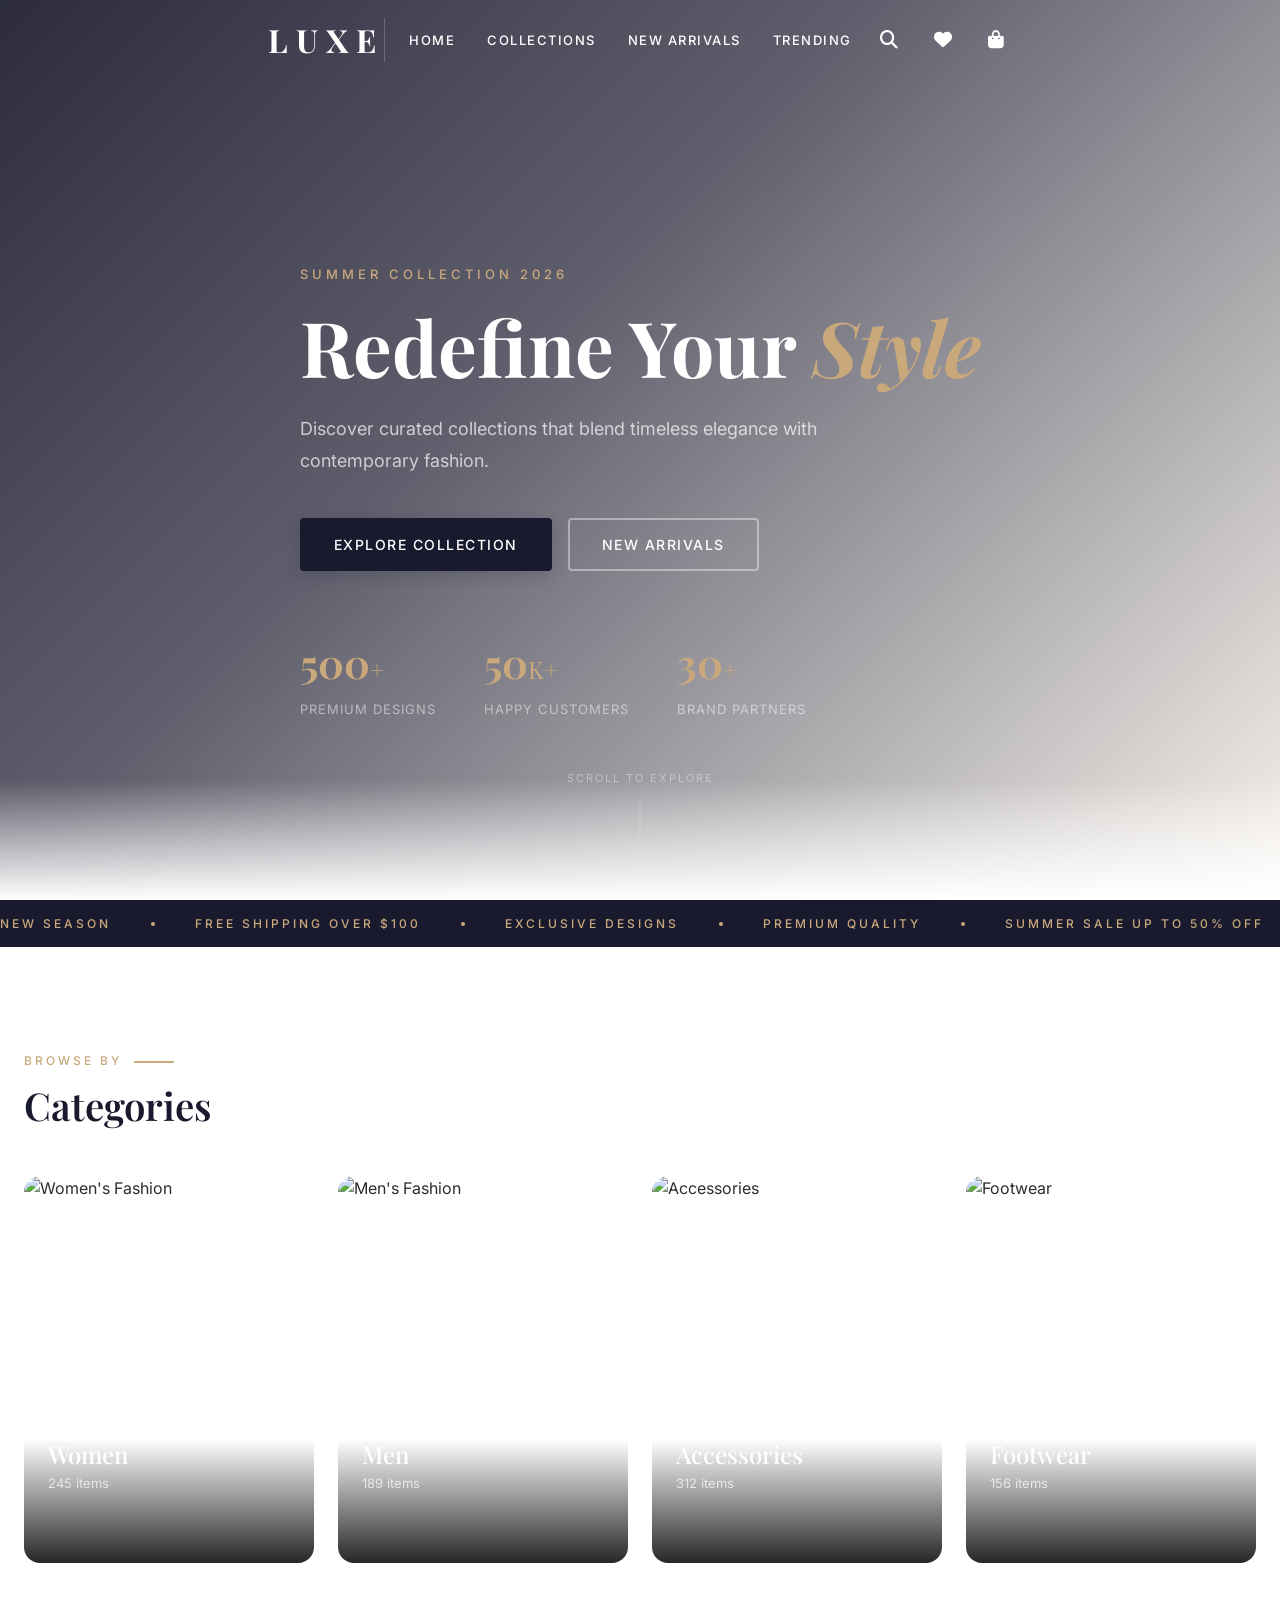
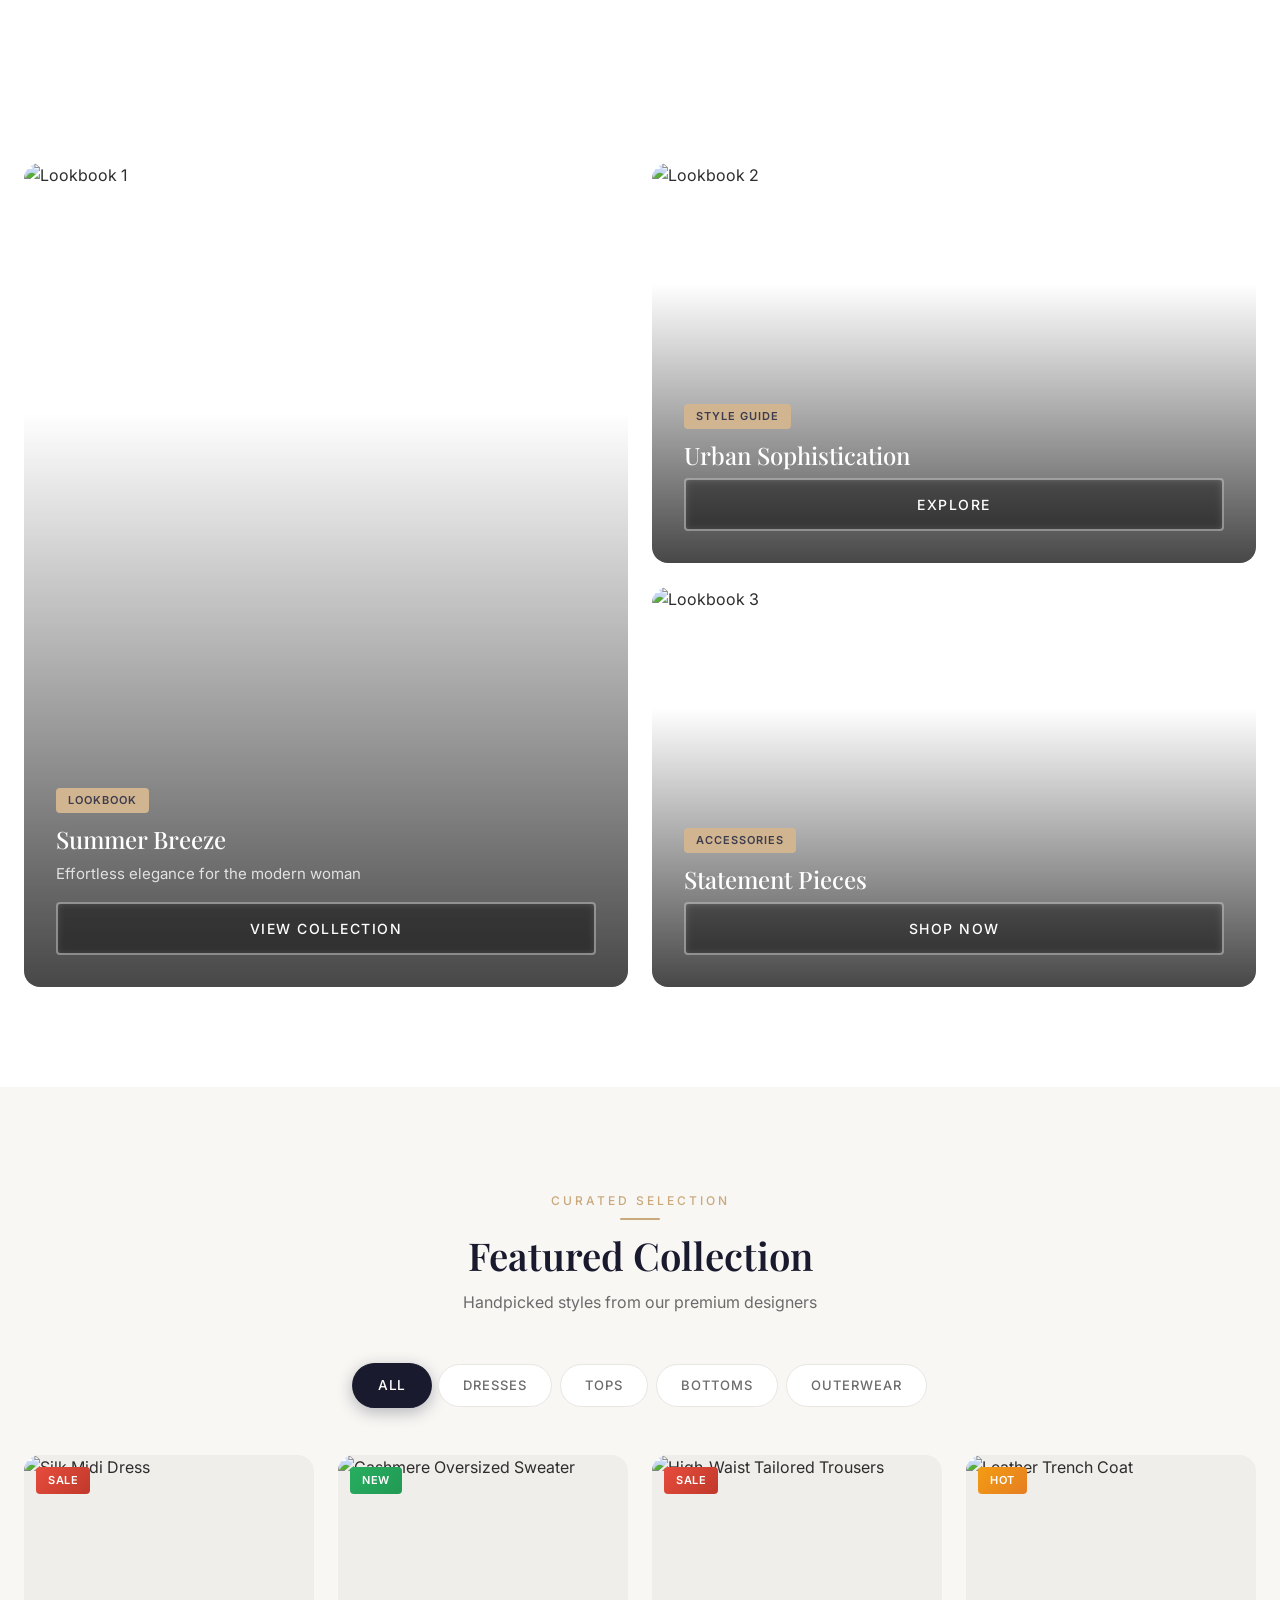
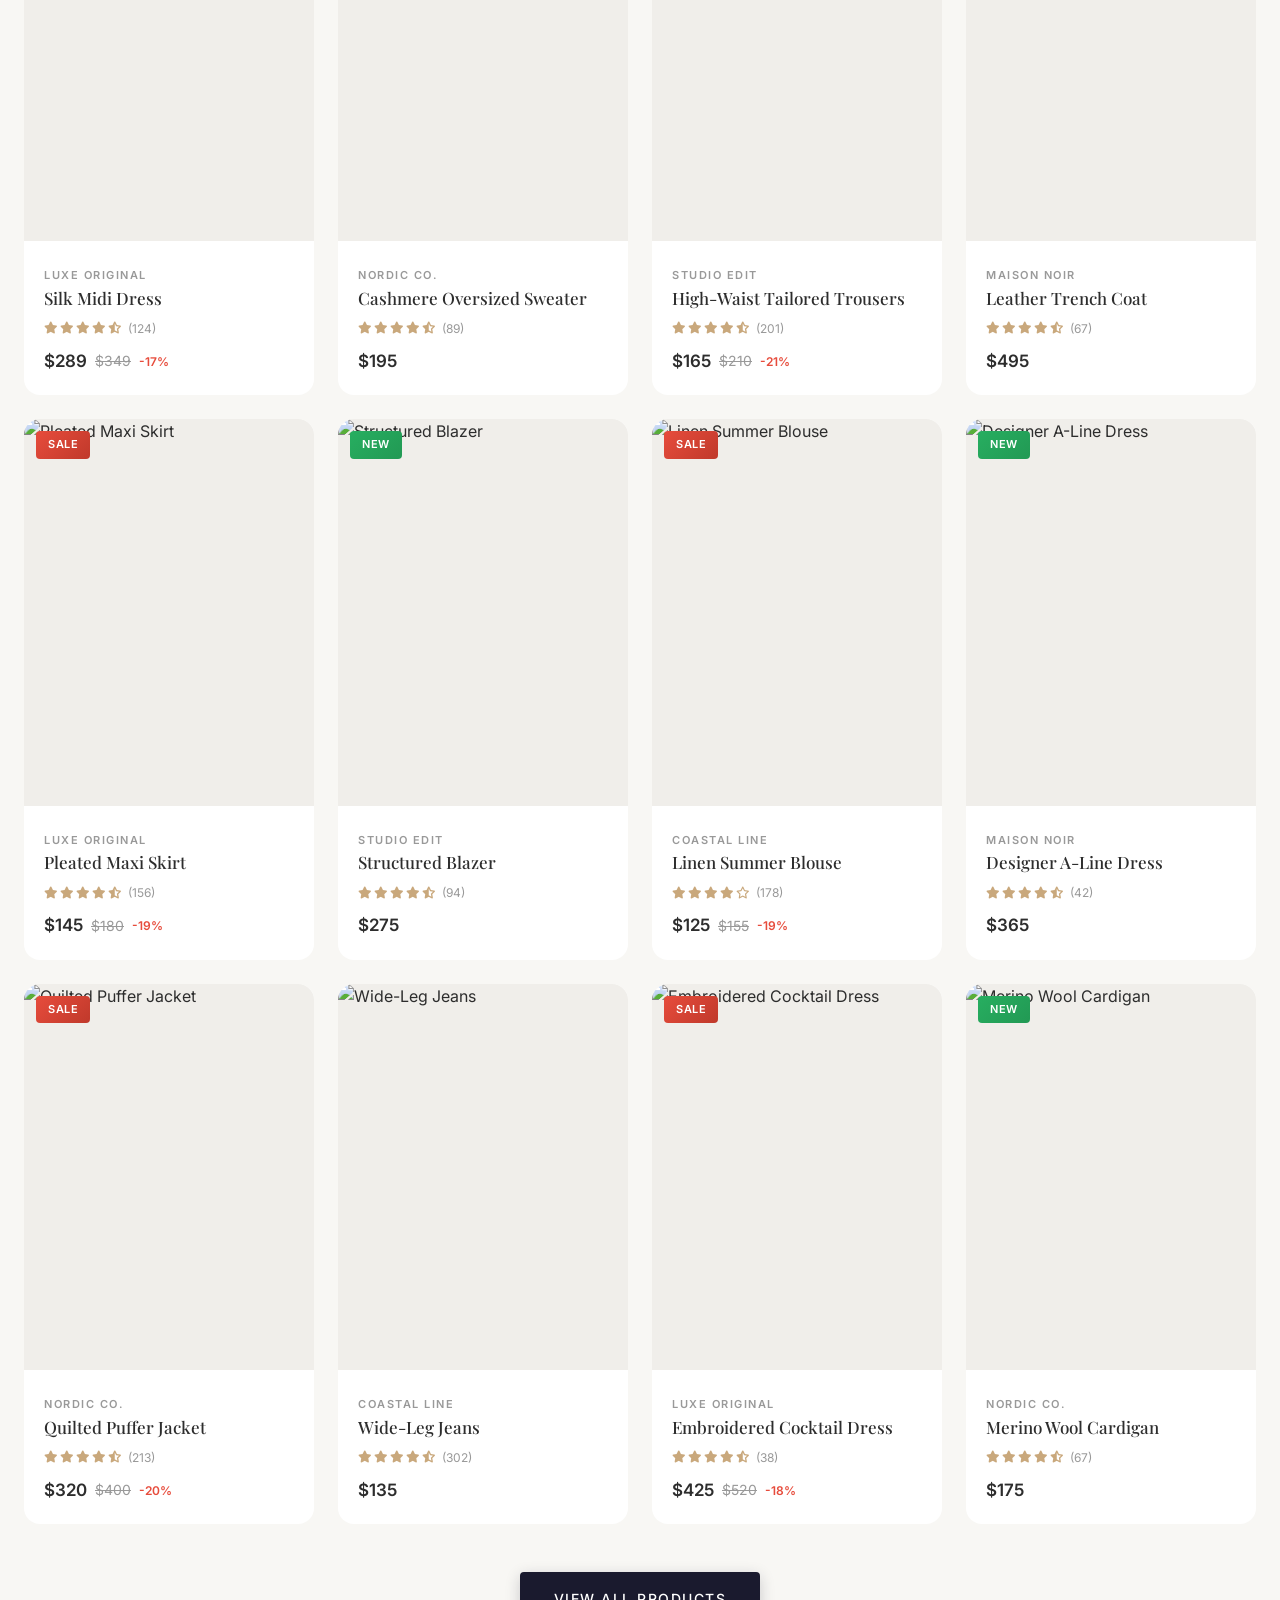
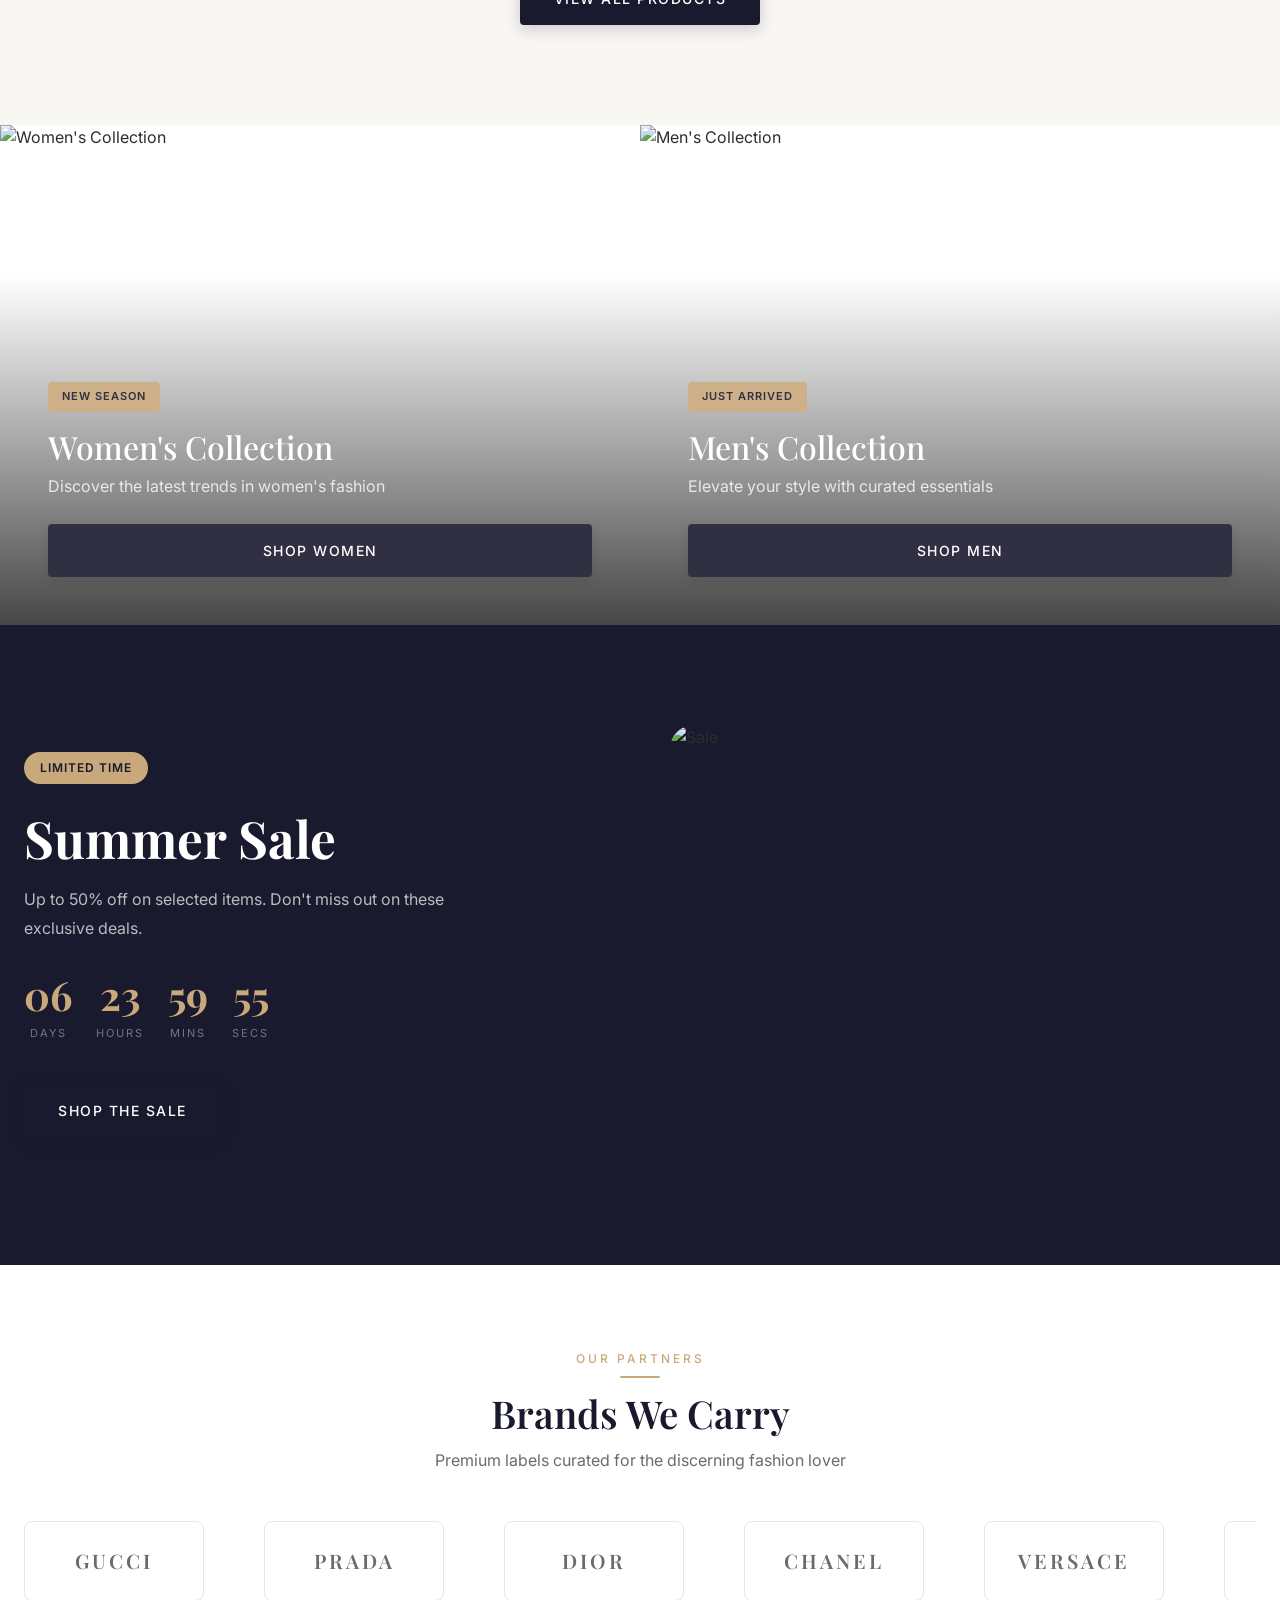
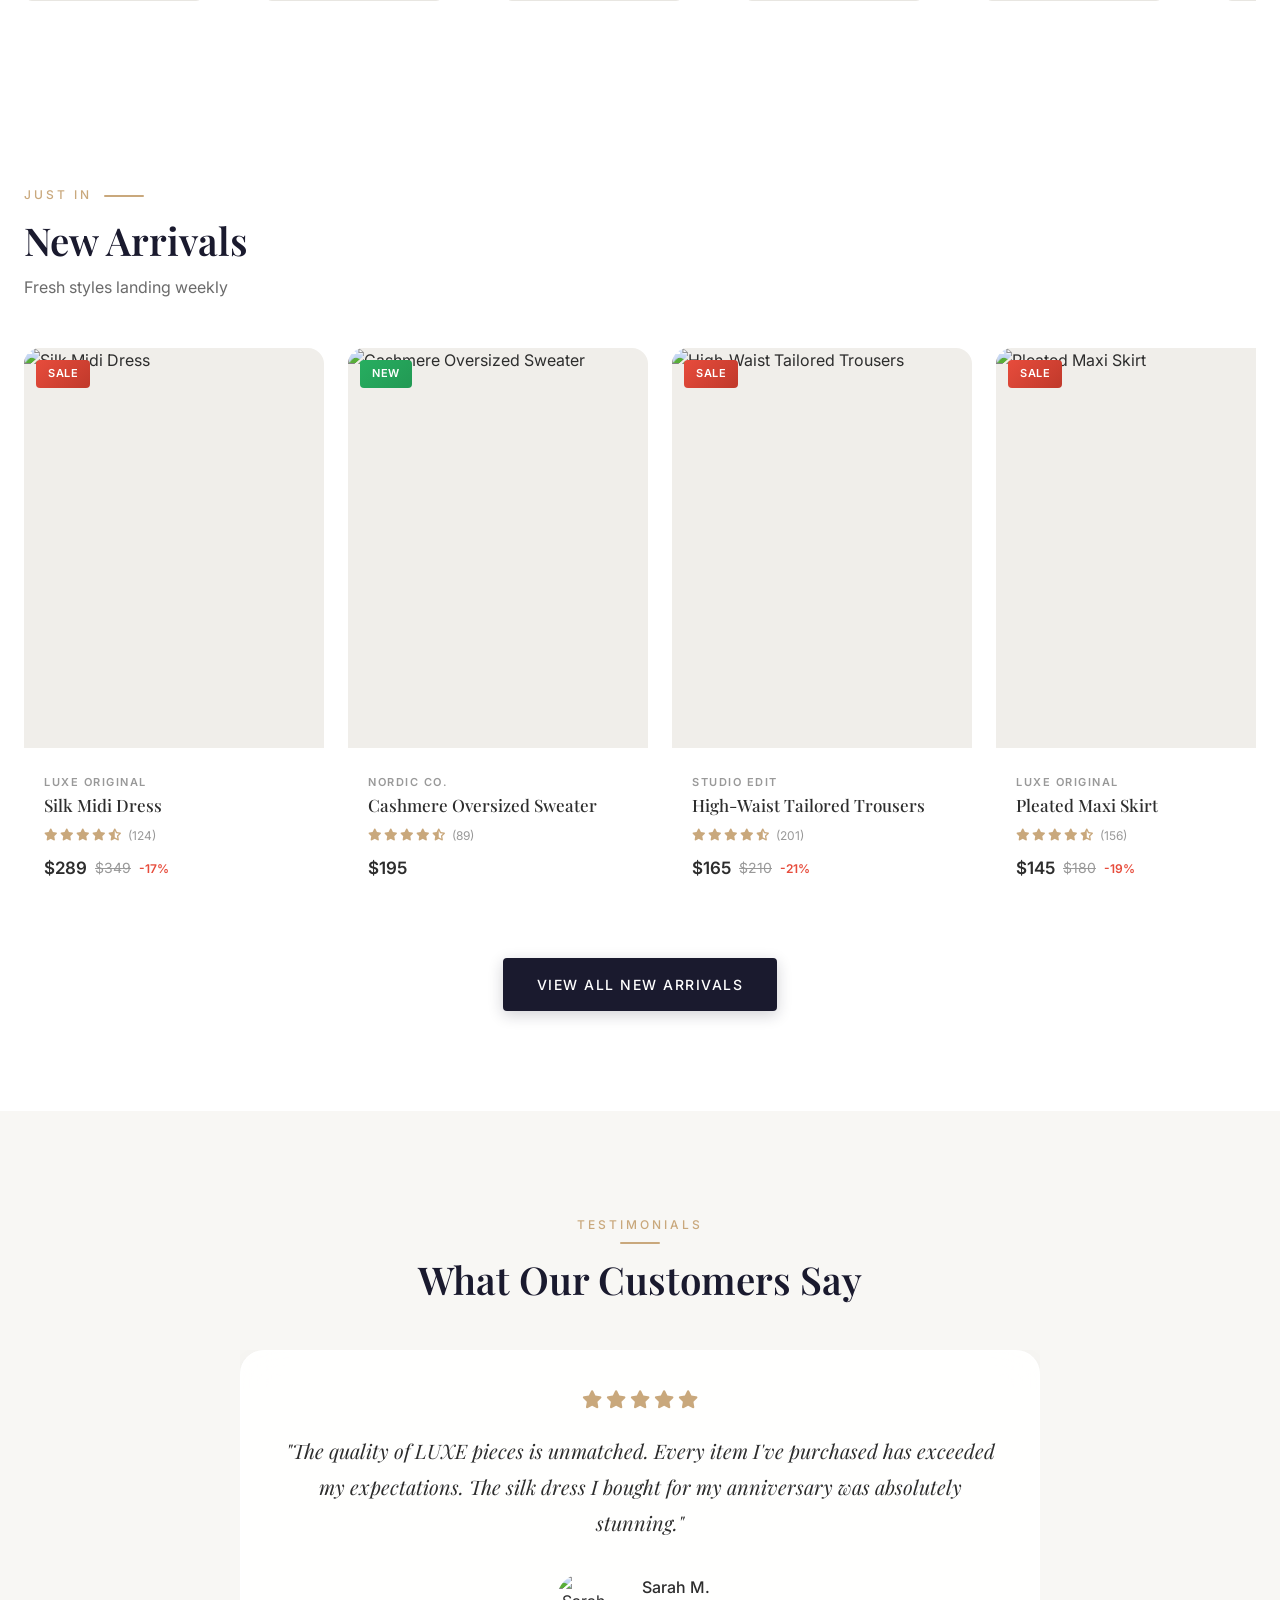
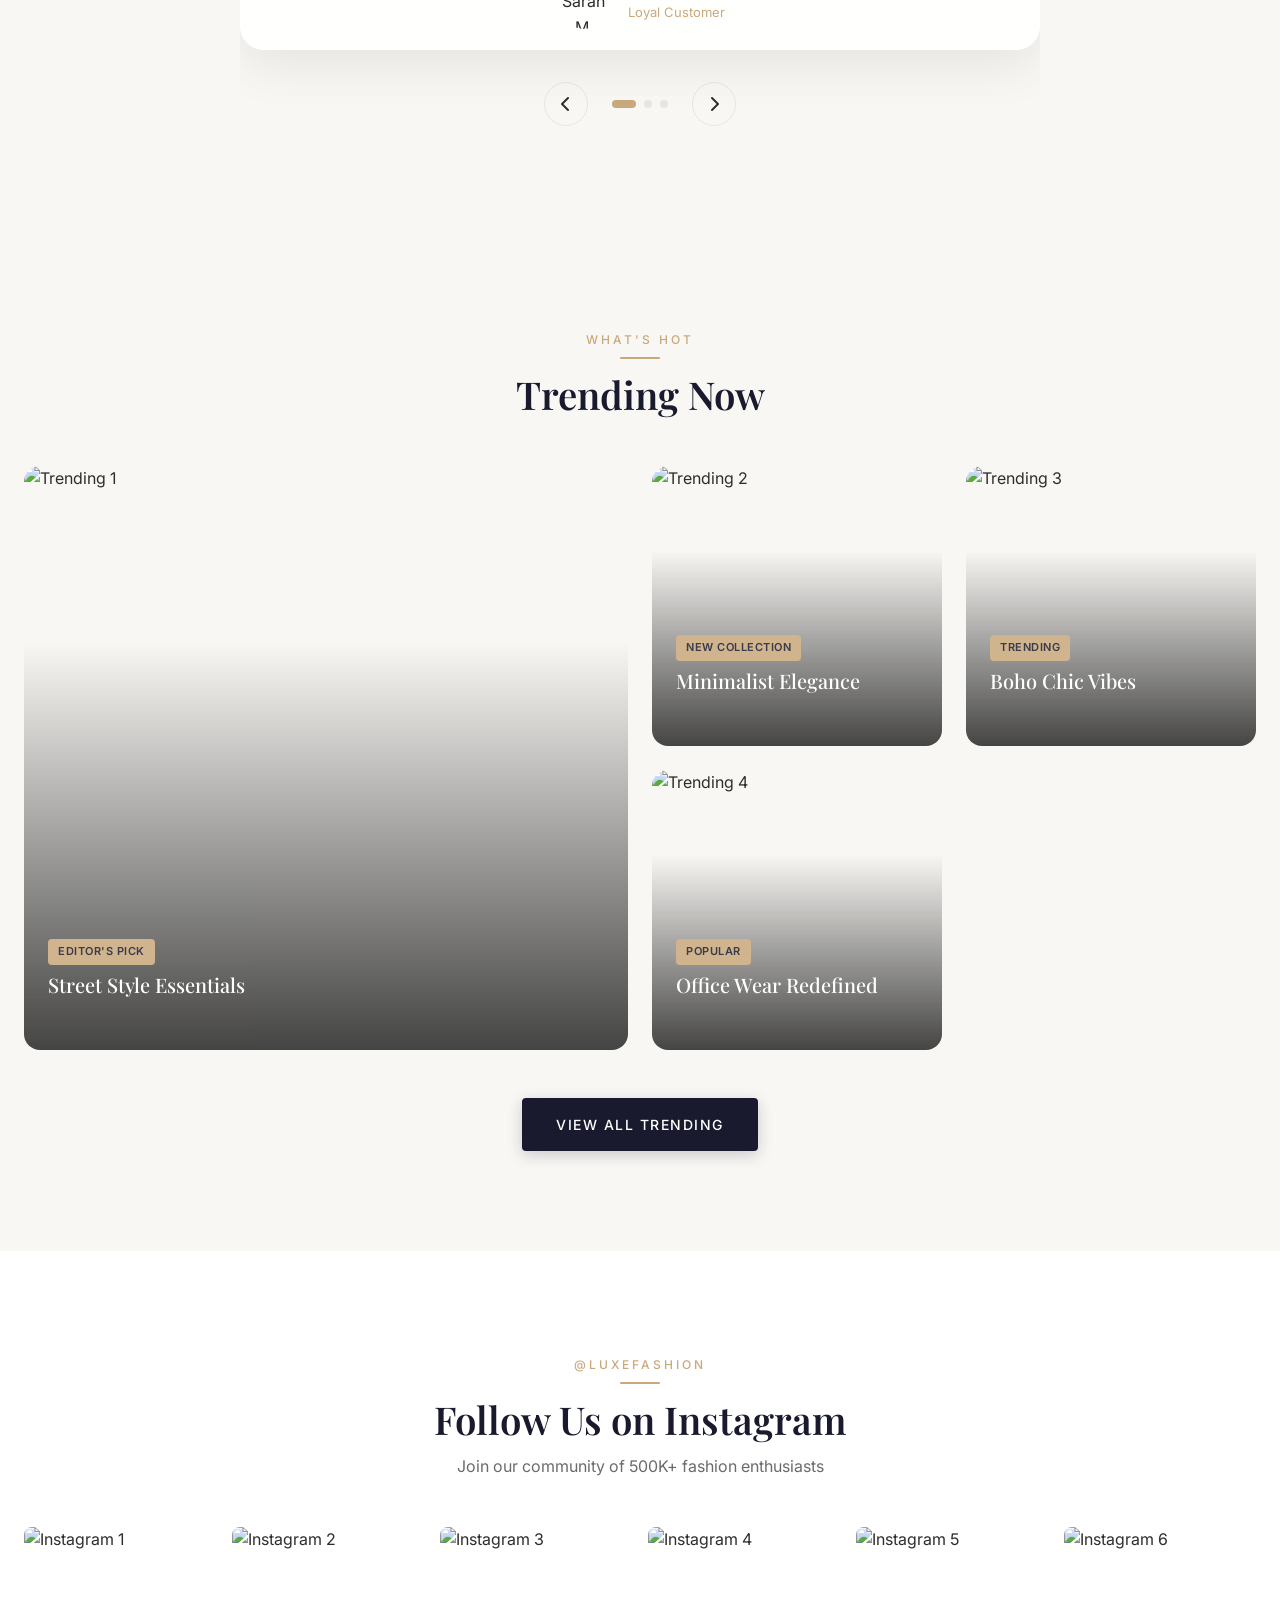
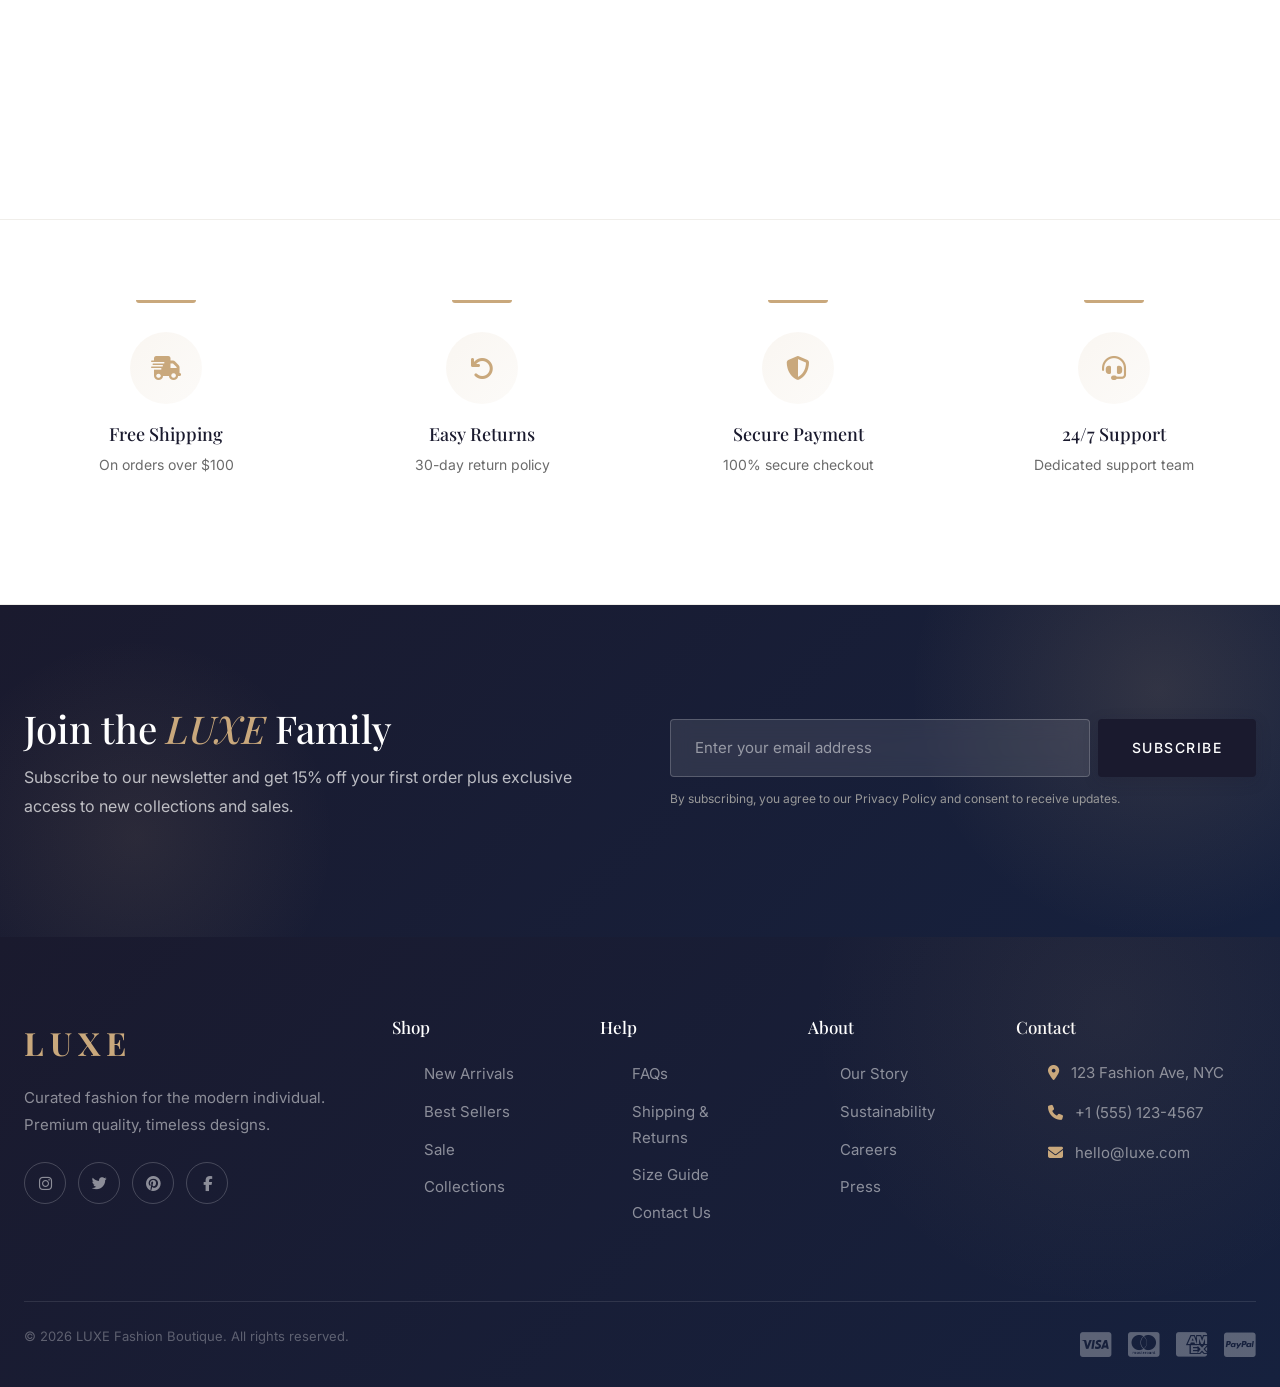
==== index.html @ 5a59d05b "fashion botique" ====
<!DOCTYPE html>
<html lang="en">
<head>
    <meta charset="UTF-8">
    <meta name="viewport" content="width=device-width, initial-scale=1.0">
    <title>LUXE - Fashion Boutique</title>
    <link href="https://fonts.googleapis.com/css2?family=Playfair+Display:wght@400;500;600;700&family=Inter:wght@300;400;500;600&display=swap" rel="stylesheet">
    <link rel="stylesheet" href="https://cdnjs.cloudflare.com/ajax/libs/font-awesome/6.4.0/css/all.min.css">
    <link href="https://cdn.jsdelivr.net/npm/bootstrap@5.3.3/dist/css/bootstrap.min.css" rel="stylesheet">
    <link rel="stylesheet" href="styles.css">
</head>
<body>
    <!-- Preloader -->
    <div class="preloader" id="preloader">
        <div class="preloader-inner">
            <div class="preloader-ring"></div>
            <div class="preloader-ring"></div>
            <div class="preloader-ring"></div>
            <div class="preloader-logo">
                <span class="preloader-letter" style="--i:0">L</span>
                <span class="preloader-letter" style="--i:1">U</span>
                <span class="preloader-letter" style="--i:2">X</span>
                <span class="preloader-letter" style="--i:3">E</span>
            </div>
            <div class="preloader-counter" id="preloaderCounter">0%</div>
            <div class="preloader-tagline">Redefining Fashion</div>
        </div>
    </div>

    <!-- Navbar -->
    <nav class="navbar" id="navbar">
        <div class="nav-container">
            <div class="nav-left">
                <button class="menu-toggle" id="menuToggle" data-bs-toggle="offcanvas" data-bs-target="#mobileNavOffcanvas" aria-controls="mobileNavOffcanvas" aria-label="Toggle menu">
                    <span></span><span></span><span></span>
                </button>
                <div class="logo">
                    <a href="index.html">LUXE</a>
                </div>
            </div>
            <div class="nav-right">
                <div class="nav-links" id="navLinks">
                    <a href="index.html" class="nav-link active">Home</a>
                    <a href="collections.html" class="nav-link">Collections</a>
                    <a href="new-arrivals.html" class="nav-link">New Arrivals</a>
                    <a href="trending.html" class="nav-link">Trending</a>
                </div>
                <div class="search-wrapper" id="searchWrapper">
                    <input type="text" class="search-input" id="searchInput" placeholder="Search collections...">
                    <button class="search-toggle" id="searchToggle" aria-label="Search">
                        <i class="fas fa-search"></i>
                    </button>
                </div>
                <button class="wishlist-btn" id="wishlistBtn" data-bs-toggle="offcanvas" data-bs-target="#wishlistOffcanvas" aria-label="Wishlist">
                    <i class="fas fa-heart"></i>
                    <span class="badge" id="wishlistBadge">0</span>
                </button>
                <button class="cart-btn" id="cartBtn" data-bs-toggle="offcanvas" data-bs-target="#cartOffcanvas" aria-label="Shopping cart">
                    <i class="fas fa-shopping-bag"></i>
                    <span class="badge" id="cartBadge">0</span>
                </button>
            </div>
        </div>
    </nav>

    <!-- Mobile Nav Offcanvas (Bootstrap) -->
    <div class="offcanvas offcanvas-start mobile-nav-offcanvas" tabindex="-1" id="mobileNavOffcanvas" aria-labelledby="mobileNavLabel">
        <div class="offcanvas-header">
            <span class="offcanvas-title drawer-logo" id="mobileNavLabel">LUXE</span>
            <button type="button" class="btn-close" data-bs-dismiss="offcanvas" aria-label="Close"></button>
        </div>
        <div class="offcanvas-body mobile-nav-body">
            <nav class="drawer-nav">
                <a href="index.html" class="drawer-link active"><i class="fas fa-house"></i><span>Home</span></a>
                <a href="collections.html" class="drawer-link"><i class="fas fa-grid-2"></i><span>Collections</span></a>
                <a href="new-arrivals.html" class="drawer-link"><i class="fas fa-sparkles"></i><span>New Arrivals</span></a>
                <a href="trending.html" class="drawer-link"><i class="fas fa-fire"></i><span>Trending</span></a>
            </nav>
            <div class="drawer-divider"></div>
            <div class="drawer-actions">
                <button class="drawer-action-btn" data-bs-dismiss="offcanvas" data-bs-toggle="offcanvas" data-bs-target="#wishlistOffcanvas">
                    <i class="fas fa-heart"></i><span>Wishlist</span>
                </button>
                <button class="drawer-action-btn" data-bs-dismiss="offcanvas" data-bs-toggle="offcanvas" data-bs-target="#cartOffcanvas">
                    <i class="fas fa-shopping-bag"></i><span>Cart</span>
                </button>
            </div>
            <div class="drawer-footer">
                <p>LUXE Fashion Boutique</p>
                <span>&copy; 2026 All rights reserved</span>
            </div>
        </div>
    </div>

    <!-- Cart Offcanvas (Bootstrap) -->
    <div class="offcanvas offcanvas-end cart-offcanvas" tabindex="-1" id="cartOffcanvas" aria-labelledby="cartOffcanvasLabel">
        <div class="offcanvas-header">
            <h5 class="offcanvas-title" id="cartOffcanvasLabel">Shopping Bag <span class="cart-count">(0)</span></h5>
            <button type="button" class="btn-close" data-bs-dismiss="offcanvas" aria-label="Close"></button>
        </div>
        <div class="offcanvas-body cart-offcanvas-body">
            <div class="cart-items" id="cartItems">
                <div class="empty-cart">
                    <i class="fas fa-shopping-bag"></i>
                    <p>Your bag is empty</p>
                    <a href="collections.html" class="btn btn-primary">Start Shopping</a>
                </div>
            </div>
            <div class="cart-footer" id="cartFooter" style="display: none;">
                <div class="cart-summary">
                    <div class="summary-row"><span>Subtotal</span><span id="subtotal">$0.00</span></div>
                    <div class="summary-row"><span>Shipping</span><span id="shipping">Free</span></div>
                    <div class="summary-row total"><span>Total</span><span id="total">$0.00</span></div>
                </div>
                <button class="btn btn-primary btn-full" id="checkoutBtn">Proceed to Checkout</button>
                <a href="#" class="continue-shopping" data-bs-dismiss="offcanvas">Continue Shopping</a>
            </div>
        </div>
    </div>

    <!-- Wishlist Offcanvas (Bootstrap) -->
    <div class="offcanvas offcanvas-end wishlist-offcanvas" tabindex="-1" id="wishlistOffcanvas" aria-labelledby="wishlistOffcanvasLabel">
        <div class="offcanvas-header">
            <h5 class="offcanvas-title" id="wishlistOffcanvasLabel">Wishlist</h5>
            <button type="button" class="btn-close" data-bs-dismiss="offcanvas" aria-label="Close"></button>
        </div>
        <div class="offcanvas-body">
            <div class="wishlist-items" id="wishlistItems">
                <div class="empty-wishlist">
                    <i class="fas fa-heart"></i>
                    <p>Your wishlist is empty</p>
                </div>
            </div>
        </div>
    </div>

    <main>
        <!-- Hero -->
        <section class="hero" id="home">
            <div class="hero-slides">
                <div class="hero-slide active" style="background-image: url('https://images.unsplash.com/photo-1558171813-4c088753af8f?w=1920&q=80')">
                    <div class="hero-overlay"></div>
                </div>
                <div class="hero-slide" style="background-image: url('https://images.unsplash.com/photo-1490481651871-ab68de25d43d?w=1920&q=80')">
                    <div class="hero-overlay"></div>
                </div>
                <div class="hero-slide" style="background-image: url('https://images.unsplash.com/photo-1441984904996-e0b6ba687e04?w=1920&q=80')">
                    <div class="hero-overlay"></div>
                </div>
            </div>
            <div class="hero-content">
                <span class="hero-subtitle" data-animate="fade-up">Summer Collection 2026</span>
                <h1 class="hero-title" data-animate="fade-up" data-delay="100">Redefine Your <span class="highlight">Style</span></h1>
                <p class="hero-description" data-animate="fade-up" data-delay="200">Discover curated collections that blend timeless elegance with contemporary fashion.</p>
                <div class="hero-actions" data-animate="fade-up" data-delay="300">
                    <a href="collections.html" class="btn btn-primary">Explore Collection</a>
                    <a href="new-arrivals.html" class="btn btn-outline">New Arrivals</a>
                </div>
                <div class="hero-stats" data-animate="fade-up" data-delay="400">
                    <div class="stat">
                        <span class="stat-number" data-count="500">0</span><span class="stat-suffix">+</span>
                        <span class="stat-label">Premium Designs</span>
                    </div>
                    <div class="stat">
                        <span class="stat-number" data-count="50">0</span><span class="stat-suffix">K+</span>
                        <span class="stat-label">Happy Customers</span>
                    </div>
                    <div class="stat">
                        <span class="stat-number" data-count="30">0</span><span class="stat-suffix">+</span>
                        <span class="stat-label">Brand Partners</span>
                    </div>
                </div>
            </div>
            <div class="scroll-indicator">
                <span>Scroll to explore</span>
                <div class="scroll-line"></div>
            </div>
        </section>

        <!-- Marquee -->
        <section class="marquee-section">
            <div class="marquee-track">
                <div class="marquee-content">
                    <span>NEW SEASON</span><span class="marquee-dot"></span>
                    <span>FREE SHIPPING OVER $100</span><span class="marquee-dot"></span>
                    <span>EXCLUSIVE DESIGNS</span><span class="marquee-dot"></span>
                    <span>PREMIUM QUALITY</span><span class="marquee-dot"></span>
                    <span>SUMMER SALE UP TO 50% OFF</span><span class="marquee-dot"></span>
                    <span>HANDCRAFTED WITH LOVE</span><span class="marquee-dot"></span>
                    <span>NEW SEASON</span><span class="marquee-dot"></span>
                    <span>FREE SHIPPING OVER $100</span><span class="marquee-dot"></span>
                    <span>EXCLUSIVE DESIGNS</span><span class="marquee-dot"></span>
                    <span>PREMIUM QUALITY</span><span class="marquee-dot"></span>
                    <span>SUMMER SALE UP TO 50% OFF</span><span class="marquee-dot"></span>
                    <span>HANDCRAFTED WITH LOVE</span><span class="marquee-dot"></span>
                </div>
            </div>
        </section>

        <!-- Categories -->
        <section class="categories-section" id="categories">
            <div class="container">
                <div class="section-header">
                    <span class="section-tag">Browse By</span>
                    <h2 class="section-title">Categories</h2>
                </div>
                <div class="categories-grid">
                    <div class="category-card" data-category="women">
                        <div class="category-image">
                            <img src="https://images.unsplash.com/photo-1487412720507-e7ab37603c6f?w=600&q=80" alt="Women's Fashion" loading="lazy">
                        </div>
                        <div class="category-info">
                            <h3>Women</h3>
                            <span class="category-count">245 items</span>
                            <a href="collections.html" class="category-link">Shop Now <i class="fas fa-arrow-right"></i></a>
                        </div>
                    </div>
                    <div class="category-card" data-category="men">
                        <div class="category-image">
                            <img src="https://images.unsplash.com/photo-1507003211169-0a1dd7228f2d?w=600&q=80" alt="Men's Fashion" loading="lazy">
                        </div>
                        <div class="category-info">
                            <h3>Men</h3>
                            <span class="category-count">189 items</span>
                            <a href="collections.html" class="category-link">Shop Now <i class="fas fa-arrow-right"></i></a>
                        </div>
                    </div>
                    <div class="category-card" data-category="accessories">
                        <div class="category-image">
                            <img src="https://images.unsplash.com/photo-1523170335258-f5ed11844a49?w=600&q=80" alt="Accessories" loading="lazy">
                        </div>
                        <div class="category-info">
                            <h3>Accessories</h3>
                            <span class="category-count">312 items</span>
                            <a href="collections.html" class="category-link">Shop Now <i class="fas fa-arrow-right"></i></a>
                        </div>
                    </div>
                    <div class="category-card" data-category="footwear">
                        <div class="category-image">
                            <img src="https://images.unsplash.com/photo-1542291026-7eec264c27ff?w=600&q=80" alt="Footwear" loading="lazy">
                        </div>
                        <div class="category-info">
                            <h3>Footwear</h3>
                            <span class="category-count">156 items</span>
                            <a href="collections.html" class="category-link">Shop Now <i class="fas fa-arrow-right"></i></a>
                        </div>
                    </div>
                </div>
            </div>
        </section>

        <!-- Lookbook -->
        <section class="lookbook-section">
            <div class="container">
                <div class="lookbook-grid">
                    <div class="lookbook-item large">
                        <img src="https://images.unsplash.com/photo-1469334031218-e382a71b716b?w=800&q=80" alt="Lookbook 1" loading="lazy">
                        <div class="lookbook-overlay">
                            <span class="lookbook-tag">Lookbook</span>
                            <h3>Summer Breeze</h3>
                            <p>Effortless elegance for the modern woman</p>
                            <a href="collections.html" class="btn btn-outline">View Collection</a>
                        </div>
                    </div>
                    <div class="lookbook-item">
                        <img src="https://images.unsplash.com/photo-1507003211169-0a1dd7228f2d?w=600&q=80" alt="Lookbook 2" loading="lazy">
                        <div class="lookbook-overlay">
                            <span class="lookbook-tag">Style Guide</span>
                            <h3>Urban Sophistication</h3>
                            <a href="trending.html" class="btn btn-outline">Explore</a>
                        </div>
                    </div>
                    <div class="lookbook-item">
                        <img src="https://images.unsplash.com/photo-1523170335258-f5ed11844a49?w=600&q=80" alt="Lookbook 3" loading="lazy">
                        <div class="lookbook-overlay">
                            <span class="lookbook-tag">Accessories</span>
                            <h3>Statement Pieces</h3>
                            <a href="collections.html" class="btn btn-outline">Shop Now</a>
                        </div>
                    </div>
                </div>
            </div>
        </section>

        <!-- Featured -->
        <section class="featured-section" id="collections">
            <div class="container">
                <div class="section-header center">
                    <span class="section-tag">Curated Selection</span>
                    <h2 class="section-title">Featured Collection</h2>
                    <p class="section-description">Handpicked styles from our premium designers</p>
                </div>
                <div class="filter-tabs">
                    <button class="filter-tab active" data-filter="all">All</button>
                    <button class="filter-tab" data-filter="dress">Dresses</button>
                    <button class="filter-tab" data-filter="top">Tops</button>
                    <button class="filter-tab" data-filter="bottom">Bottoms</button>
                    <button class="filter-tab" data-filter="outerwear">Outerwear</button>
                </div>
                <div class="products-grid" id="productsGrid"></div>
                <div class="section-footer">
                    <a href="collections.html" class="btn btn-primary">View All Products</a>
                </div>
            </div>
        </section>

        <!-- Split Banner -->
        <section class="split-banner">
            <div class="split-item">
                <img src="https://images.unsplash.com/photo-1441984904996-e0b6ba687e04?w=800&q=80" alt="Women's Collection" loading="lazy">
                <div class="split-content">
                    <span class="split-tag">New Season</span>
                    <h2>Women's Collection</h2>
                    <p>Discover the latest trends in women's fashion</p>
                    <a href="collections.html" class="btn btn-primary">Shop Women</a>
                </div>
            </div>
            <div class="split-item">
                <img src="https://images.unsplash.com/photo-1507003211169-0a1dd7228f2d?w=800&q=80" alt="Men's Collection" loading="lazy">
                <div class="split-content">
                    <span class="split-tag">Just Arrived</span>
                    <h2>Men's Collection</h2>
                    <p>Elevate your style with curated essentials</p>
                    <a href="collections.html" class="btn btn-primary">Shop Men</a>
                </div>
            </div>
        </section>

        <!-- Promo -->
        <section class="promo-banner">
            <div class="promo-slides">
                <div class="promo-slide active">
                    <div class="promo-content">
                        <span class="promo-badge">Limited Time</span>
                        <h2 class="promo-title">Summer Sale</h2>
                        <p class="promo-text">Up to 50% off on selected items. Don't miss out on these exclusive deals.</p>
                        <div class="promo-timer" id="promoTimer">
                            <div class="timer-block"><span class="timer-value" id="days">00</span><span class="timer-label">Days</span></div>
                            <div class="timer-block"><span class="timer-value" id="hours">00</span><span class="timer-label">Hours</span></div>
                            <div class="timer-block"><span class="timer-value" id="minutes">00</span><span class="timer-label">Mins</span></div>
                            <div class="timer-block"><span class="timer-value" id="seconds">00</span><span class="timer-label">Secs</span></div>
                        </div>
                        <a href="collections.html" class="btn btn-primary">Shop the Sale</a>
                    </div>
                    <div class="promo-image">
                        <img src="https://images.unsplash.com/photo-1441986300917-64674bd600d8?w=800&q=80" alt="Sale" loading="lazy">
                    </div>
                </div>
            </div>
        </section>

        <!-- Brands -->
        <section class="brands-section">
            <div class="container">
                <div class="section-header center">
                    <span class="section-tag">Our Partners</span>
                    <h2 class="section-title">Brands We Carry</h2>
                    <p class="section-description">Premium labels curated for the discerning fashion lover</p>
                </div>
                <div class="brands-marquee">
                    <div class="brands-track">
                        <div class="brand-logo"><span>GUCCI</span></div>
                        <div class="brand-logo"><span>PRADA</span></div>
                        <div class="brand-logo"><span>DIOR</span></div>
                        <div class="brand-logo"><span>CHANEL</span></div>
                        <div class="brand-logo"><span>VERSACE</span></div>
                        <div class="brand-logo"><span>BALMAIN</span></div>
                        <div class="brand-logo"><span>SAINT LAURENT</span></div>
                        <div class="brand-logo"><span>BALENCIAGA</span></div>
                        <div class="brand-logo"><span>GUCCI</span></div>
                        <div class="brand-logo"><span>PRADA</span></div>
                        <div class="brand-logo"><span>DIOR</span></div>
                        <div class="brand-logo"><span>CHANEL</span></div>
                    </div>
                </div>
            </div>
        </section>

        <!-- New Arrivals -->
        <section class="new-arrivals" id="new-arrivals">
            <div class="container">
                <div class="section-header">
                    <span class="section-tag">Just In</span>
                    <h2 class="section-title">New Arrivals</h2>
                    <p class="section-description">Fresh styles landing weekly</p>
                </div>
                <div class="products-carousel" id="newArrivalsCarousel"></div>
                <div class="section-footer">
                    <a href="new-arrivals.html" class="btn btn-primary">View All New Arrivals</a>
                </div>
            </div>
        </section>

        <!-- Testimonials -->
        <section class="testimonial-section">
            <div class="container">
                <div class="section-header center">
                    <span class="section-tag">Testimonials</span>
                    <h2 class="section-title">What Our Customers Say</h2>
                </div>
                <div class="testimonial-slider" id="testimonialSlider">
                    <div class="testimonial-track">
                        <div class="testimonial-card active">
                            <div class="testimonial-stars">
                                <i class="fas fa-star"></i><i class="fas fa-star"></i><i class="fas fa-star"></i><i class="fas fa-star"></i><i class="fas fa-star"></i>
                            </div>
                            <p class="testimonial-text">"The quality of LUXE pieces is unmatched. Every item I've purchased has exceeded my expectations. The silk dress I bought for my anniversary was absolutely stunning."</p>
                            <div class="testimonial-author">
                                <img src="https://images.unsplash.com/photo-1494790108377-be9c29b29330?w=100&q=80" alt="Sarah M.">
                                <div><h4>Sarah M.</h4><span>Loyal Customer</span></div>
                            </div>
                        </div>
                        <div class="testimonial-card">
                            <div class="testimonial-stars">
                                <i class="fas fa-star"></i><i class="fas fa-star"></i><i class="fas fa-star"></i><i class="fas fa-star"></i><i class="fas fa-star"></i>
                            </div>
                            <p class="testimonial-text">"I've been shopping here for over two years now. The curation is impeccable, and the customer service is always top-notch. Highly recommend!"</p>
                            <div class="testimonial-author">
                                <img src="https://images.unsplash.com/photo-1507003211169-0a1dd7228f2d?w=100&q=80" alt="James R.">
                                <div><h4>James R.</h4><span>Style Enthusiast</span></div>
                            </div>
                        </div>
                        <div class="testimonial-card">
                            <div class="testimonial-stars">
                                <i class="fas fa-star"></i><i class="fas fa-star"></i><i class="fas fa-star"></i><i class="fas fa-star"></i><i class="fas fa-star-half-alt"></i>
                            </div>
                            <p class="testimonial-text">"The attention to detail in every piece is remarkable. LUXE has become my go-to destination for finding unique, high-quality fashion pieces."</p>
                            <div class="testimonial-author">
                                <img src="https://images.unsplash.com/photo-1438761681033-6461ffad8d80?w=100&q=80" alt="Emily K.">
                                <div><h4>Emily K.</h4><span>Fashion Blogger</span></div>
                            </div>
                        </div>
                    </div>
                    <div class="testimonial-nav">
                        <button class="testimonial-btn prev" id="testimonialPrev"><i class="fas fa-chevron-left"></i></button>
                        <div class="testimonial-dots" id="testimonialDots">
                            <span class="dot active"></span><span class="dot"></span><span class="dot"></span>
                        </div>
                        <button class="testimonial-btn next" id="testimonialNext"><i class="fas fa-chevron-right"></i></button>
                    </div>
                </div>
            </div>
        </section>

        <!-- Trending -->
        <section class="trending-section" id="trending">
            <div class="container">
                <div class="section-header center">
                    <span class="section-tag">What's Hot</span>
                    <h2 class="section-title">Trending Now</h2>
                </div>
                <div class="trending-grid">
                    <div class="trending-card large">
                        <img src="https://images.unsplash.com/photo-1496747611176-843222e1e57c?w=800&q=80" alt="Trending 1" loading="lazy">
                        <div class="trending-overlay">
                            <span class="trending-tag">Editor's Pick</span>
                            <h3>Street Style Essentials</h3>
                            <a href="trending.html" class="trending-link">Explore <i class="fas fa-arrow-right"></i></a>
                        </div>
                    </div>
                    <div class="trending-card">
                        <img src="https://images.unsplash.com/photo-1434389677669-e08b4cda3ea2?w=600&q=80" alt="Trending 2" loading="lazy">
                        <div class="trending-overlay">
                            <span class="trending-tag">New Collection</span>
                            <h3>Minimalist Elegance</h3>
                            <a href="trending.html" class="trending-link">Explore <i class="fas fa-arrow-right"></i></a>
                        </div>
                    </div>
                    <div class="trending-card">
                        <img src="https://images.unsplash.com/photo-1469334031218-e382a71b716b?w=600&q=80" alt="Trending 3" loading="lazy">
                        <div class="trending-overlay">
                            <span class="trending-tag">Trending</span>
                            <h3>Boho Chic Vibes</h3>
                            <a href="trending.html" class="trending-link">Explore <i class="fas fa-arrow-right"></i></a>
                        </div>
                    </div>
                    <div class="trending-card">
                        <img src="https://images.unsplash.com/photo-1495385794356-15371f348c31?w=600&q=80" alt="Trending 4" loading="lazy">
                        <div class="trending-overlay">
                            <span class="trending-tag">Popular</span>
                            <h3>Office Wear Redefined</h3>
                            <a href="trending.html" class="trending-link">Explore <i class="fas fa-arrow-right"></i></a>
                        </div>
                    </div>
                </div>
                <div class="section-footer">
                    <a href="trending.html" class="btn btn-primary">View All Trending</a>
                </div>
            </div>
        </section>

        <!-- Instagram -->
        <section class="instagram-section">
            <div class="container">
                <div class="section-header center">
                    <span class="section-tag">@luxefashion</span>
                    <h2 class="section-title">Follow Us on Instagram</h2>
                    <p class="section-description">Join our community of 500K+ fashion enthusiasts</p>
                </div>
                <div class="instagram-grid">
                    <div class="instagram-item"><img src="https://images.unsplash.com/photo-1485462537746-965f33f7f6a7?w=400&q=80" alt="Instagram 1" loading="lazy"><div class="instagram-overlay"><i class="fab fa-instagram"></i><span>12.5K Likes</span></div></div>
                    <div class="instagram-item"><img src="https://images.unsplash.com/photo-1515886657613-9f3515b0c78f?w=400&q=80" alt="Instagram 2" loading="lazy"><div class="instagram-overlay"><i class="fab fa-instagram"></i><span>8.3K Likes</span></div></div>
                    <div class="instagram-item"><img src="https://images.unsplash.com/photo-1496747611176-843222e1e57c?w=400&q=80" alt="Instagram 3" loading="lazy"><div class="instagram-overlay"><i class="fab fa-instagram"></i><span>15.2K Likes</span></div></div>
                    <div class="instagram-item"><img src="https://images.unsplash.com/photo-1434389677669-e08b4cda3ea2?w=400&q=80" alt="Instagram 4" loading="lazy"><div class="instagram-overlay"><i class="fab fa-instagram"></i><span>9.7K Likes</span></div></div>
                    <div class="instagram-item"><img src="https://images.unsplash.com/photo-1469334031218-e382a71b716b?w=400&q=80" alt="Instagram 5" loading="lazy"><div class="instagram-overlay"><i class="fab fa-instagram"></i><span>11.1K Likes</span></div></div>
                    <div class="instagram-item"><img src="https://images.unsplash.com/photo-1495385794356-15371f348c31?w=400&q=80" alt="Instagram 6" loading="lazy"><div class="instagram-overlay"><i class="fab fa-instagram"></i><span>7.8K Likes</span></div></div>
                </div>
            </div>
        </section>

        <!-- Features -->
        <section class="features-section">
            <div class="container">
                <div class="features-grid">
                    <div class="feature-card"><div class="feature-icon"><i class="fas fa-shipping-fast"></i></div><h3>Free Shipping</h3><p>On orders over $100</p></div>
                    <div class="feature-card"><div class="feature-icon"><i class="fas fa-undo"></i></div><h3>Easy Returns</h3><p>30-day return policy</p></div>
                    <div class="feature-card"><div class="feature-icon"><i class="fas fa-shield-alt"></i></div><h3>Secure Payment</h3><p>100% secure checkout</p></div>
                    <div class="feature-card"><div class="feature-icon"><i class="fas fa-headset"></i></div><h3>24/7 Support</h3><p>Dedicated support team</p></div>
                </div>
            </div>
        </section>

        <!-- Newsletter -->
        <section class="newsletter-section">
            <div class="container">
                <div class="newsletter-content">
                    <div class="newsletter-text">
                        <h2>Join the <span class="highlight">LUXE</span> Family</h2>
                        <p>Subscribe to our newsletter and get 15% off your first order plus exclusive access to new collections and sales.</p>
                    </div>
                    <form class="newsletter-form" id="newsletterForm">
                        <div class="form-group">
                            <input type="email" placeholder="Enter your email address" required>
                            <button type="submit" class="btn btn-primary">Subscribe</button>
                        </div>
                        <p class="form-note">By subscribing, you agree to our Privacy Policy and consent to receive updates.</p>
                    </form>
                </div>
            </div>
        </section>
    </main>

    <!-- Footer -->
    <footer class="footer">
        <div class="container">
            <div class="footer-grid">
                <div class="footer-brand">
                    <a href="index.html" class="footer-logo">LUXE</a>
                    <p>Curated fashion for the modern individual. Premium quality, timeless designs.</p>
                    <div class="social-links">
                        <a href="#" aria-label="Instagram"><i class="fab fa-instagram"></i></a>
                        <a href="#" aria-label="Twitter"><i class="fab fa-twitter"></i></a>
                        <a href="#" aria-label="Pinterest"><i class="fab fa-pinterest"></i></a>
                        <a href="#" aria-label="Facebook"><i class="fab fa-facebook-f"></i></a>
                    </div>
                </div>
                <div class="footer-links"><h4>Shop</h4><ul><li><a href="new-arrivals.html">New Arrivals</a></li><li><a href="collections.html">Best Sellers</a></li><li><a href="collections.html">Sale</a></li><li><a href="collections.html">Collections</a></li></ul></div>
                <div class="footer-links"><h4>Help</h4><ul><li><a href="#">FAQs</a></li><li><a href="#">Shipping & Returns</a></li><li><a href="#">Size Guide</a></li><li><a href="#">Contact Us</a></li></ul></div>
                <div class="footer-links"><h4>About</h4><ul><li><a href="#">Our Story</a></li><li><a href="#">Sustainability</a></li><li><a href="#">Careers</a></li><li><a href="#">Press</a></li></ul></div>
                <div class="footer-contact"><h4>Contact</h4><ul><li><i class="fas fa-map-marker-alt"></i> 123 Fashion Ave, NYC</li><li><i class="fas fa-phone"></i> +1 (555) 123-4567</li><li><i class="fas fa-envelope"></i> hello@luxe.com</li></ul></div>
            </div>
            <div class="footer-bottom">
                <p>&copy; 2026 LUXE Fashion Boutique. All rights reserved.</p>
                <div class="footer-payment">
                    <i class="fab fa-cc-visa"></i><i class="fab fa-cc-mastercard"></i><i class="fab fa-cc-amex"></i><i class="fab fa-cc-paypal"></i>
                </div>
            </div>
        </div>
    </footer>

    <!-- Quick View Modal -->
    <div class="quick-view-modal" id="quickViewModal">
        <div class="modal-overlay" id="modalOverlay"></div>
        <div class="modal-content">
            <button class="modal-close" id="modalClose" aria-label="Close modal"><i class="fas fa-times"></i></button>
            <div class="modal-body">
                <div class="modal-image">
                    <img src="" alt="" id="modalImage">
                    <div class="modal-badges" id="modalBadges"></div>
                </div>
                <div class="modal-info">
                    <span class="modal-brand" id="modalBrand"></span>
                    <h2 class="modal-title" id="modalTitle"></h2>
                    <div class="modal-rating"><div class="stars" id="modalStars"></div><span id="modalReviews"></span></div>
                    <div class="modal-price"><span class="current-price" id="modalPrice"></span><span class="original-price" id="modalOriginalPrice"></span></div>
                    <p class="modal-description" id="modalDescription"></p>
                    <div class="modal-options">
                        <div class="option-group"><label>Color</label><div class="color-options" id="modalColors"></div></div>
                        <div class="option-group"><label>Size</label><div class="size-options" id="modalSizes"></div></div>
                        <div class="option-group"><label>Quantity</label>
                            <div class="quantity-selector">
                                <button class="qty-btn minus" id="qtyMinus"><i class="fas fa-minus"></i></button>
                                <input type="number" value="1" min="1" max="10" id="qtyInput">
                                <button class="qty-btn plus" id="qtyPlus"><i class="fas fa-plus"></i></button>
                            </div>
                        </div>
                    </div>
                    <div class="modal-actions">
                        <button class="btn btn-primary btn-full" id="addToCartModal"><i class="fas fa-shopping-bag"></i> Add to Bag</button>
                        <button class="btn btn-outline icon-btn" id="addWishlistModal" aria-label="Add to wishlist"><i class="fas fa-heart"></i></button>
                    </div>
                </div>
            </div>
        </div>
    </div>

    <!-- Toast Container -->
    <div class="toast-container" id="toastContainer"></div>

    <!-- Back to Top -->
    <button class="back-to-top" id="backToTop" aria-label="Back to top">
        <i class="fas fa-arrow-up"></i>
    </button>

    <script src="https://cdn.jsdelivr.net/npm/bootstrap@5.3.3/dist/js/bootstrap.bundle.min.js"></script>
    <script src="app.js"></script>
    <script src="testimonials.js"></script>
</body>
</html>
---- styles.css ----
/* ============================================
   LUXE Fashion Boutique - Main Stylesheet
   ============================================ */

/* ---- CSS Variables ---- */
:root {
    --primary: #1a1a2e;
    --primary-light: #16213e;
    --accent: #c9a87c;
    --accent-hover: #b8956a;
    --accent-light: rgba(201, 168, 124, 0.1);
    --text: #2d2d2d;
    --text-light: #6b6b6b;
    --text-lighter: #999;
    --bg: #ffffff;
    --bg-light: #f8f7f4;
    --bg-dark: #f0eeea;
    --border: #e8e6e1;
    --border-light: #f0eeea;
    --success: #4caf50;
    --error: #e74c3c;
    --warning: #ff9800;
    --shadow-sm: 0 2px 8px rgba(0,0,0,0.06);
    --shadow-md: 0 4px 20px rgba(0,0,0,0.08);
    --shadow-lg: 0 8px 40px rgba(0,0,0,0.12);
    --shadow-xl: 0 20px 60px rgba(0,0,0,0.15);
    --radius-sm: 4px;
    --radius-md: 8px;
    --radius-lg: 16px;
    --radius-xl: 24px;
    --transition: 0.3s cubic-bezier(0.4, 0, 0.2, 1);
    --transition-slow: 0.5s cubic-bezier(0.4, 0, 0.2, 1);
    --font-primary: 'Playfair Display', Georgia, serif;
    --font-body: 'Inter', -apple-system, BlinkMacSystemFont, sans-serif;
    --nav-height: 80px;
}

/* ---- Reset & Base ---- */
*, *::before, *::after {
    margin: 0;
    padding: 0;
    box-sizing: border-box;
}

html {
    scroll-behavior: smooth;
    font-size: 16px;
}

body {
    font-family: var(--font-body);
    color: var(--text);
    background: var(--bg);
    line-height: 1.6;
    overflow-x: hidden;
    -webkit-font-smoothing: antialiased;
}

body.sidebar-open,
body.modal-open {
    overflow: hidden;
}

img {
    max-width: 100%;
    height: auto;
    display: block;
}

a {
    text-decoration: none;
    color: inherit;
    transition: var(--transition);
}

button {
    border: none;
    background: none;
    cursor: pointer;
    font-family: inherit;
    transition: var(--transition);
}

input {
    font-family: inherit;
    border: none;
    outline: none;
}

ul { list-style: none; }

.container {
    max-width: 1400px;
    margin: 0 auto;
    padding: 0 24px;
}

.highlight {
    color: var(--accent);
    font-style: italic;
}

/* ---- Preloader ---- */
.preloader {
    position: fixed;
    inset: 0;
    background: var(--primary);
    z-index: 99999;
    display: flex;
    align-items: center;
    justify-content: center;
    transition: opacity 0.8s cubic-bezier(0.4, 0, 0.2, 1), visibility 0.8s cubic-bezier(0.4, 0, 0.2, 1);
}

.preloader.hidden {
    opacity: 0;
    visibility: hidden;
    pointer-events: none;
}

.preloader-inner {
    position: relative;
    width: 260px;
    height: 260px;
    display: flex;
    flex-direction: column;
    align-items: center;
    justify-content: center;
}

.preloader-ring {
    position: absolute;
    border-radius: 50%;
    border: 2px solid transparent;
    animation: preloaderSpin 3s linear infinite;
}

.preloader-ring:nth-child(1) {
    inset: 0;
    border-top-color: var(--accent);
    animation-duration: 3s;
}

.preloader-ring:nth-child(2) {
    inset: 20px;
    border-right-color: rgba(255,255,255,0.3);
    animation-duration: 2.5s;
    animation-direction: reverse;
}

.preloader-ring:nth-child(3) {
    inset: 40px;
    border-bottom-color: var(--accent);
    animation-duration: 2s;
    opacity: 0.6;
}

@keyframes preloaderSpin {
    0% { transform: rotate(0deg); }
    100% { transform: rotate(360deg); }
}

.preloader-logo {
    display: flex;
    gap: 4px;
    z-index: 2;
}

.preloader-letter {
    font-family: var(--font-primary);
    font-size: 3rem;
    font-weight: 700;
    color: var(--accent);
    letter-spacing: 6px;
    animation: letterPulse 1.5s ease infinite;
    animation-delay: calc(var(--i) * 0.15s);
}

@keyframes letterPulse {
    0%, 100% { opacity: 1; transform: translateY(0); }
    50% { opacity: 0.5; transform: translateY(-8px); }
}

.preloader-counter {
    position: absolute;
    bottom: 40px;
    font-family: var(--font-body);
    font-size: 0.875rem;
    font-weight: 500;
    color: rgba(255,255,255,0.4);
    letter-spacing: 3px;
}

.preloader-tagline {
    position: absolute;
    bottom: 16px;
    font-size: 0.6875rem;
    letter-spacing: 4px;
    text-transform: uppercase;
    color: rgba(255,255,255,0.2);
    animation: taglineFade 2s ease infinite;
}

@keyframes taglineFade {
    0%, 100% { opacity: 0.2; }
    50% { opacity: 0.5; }
}

/* ---- Buttons ---- */
.btn {
    display: inline-flex;
    align-items: center;
    justify-content: center;
    gap: 8px;
    padding: 14px 32px;
    font-size: 0.875rem;
    font-weight: 500;
    letter-spacing: 1.5px;
    text-transform: uppercase;
    border-radius: var(--radius-sm);
    transition: all 0.4s cubic-bezier(0.175, 0.885, 0.32, 1.275);
    position: relative;
    overflow: hidden;
    z-index: 1;
}

.btn::before {
    content: '';
    position: absolute;
    top: 0;
    left: -100%;
    width: 100%;
    height: 100%;
    background: linear-gradient(90deg, transparent, rgba(255,255,255,0.2), transparent);
    transition: left 0.5s ease;
    z-index: -1;
}

.btn:hover::before {
    left: 100%;
}

.btn-primary {
    background: var(--primary);
    color: #fff;
    border: 2px solid var(--primary);
    box-shadow: 0 4px 15px rgba(26,26,46,0.2);
}

.btn-primary:hover {
    background: var(--accent);
    border-color: var(--accent);
    transform: translateY(-3px);
    box-shadow: 0 8px 25px rgba(201,168,124,0.35);
}

.btn-primary:active {
    transform: translateY(-1px);
    box-shadow: 0 4px 15px rgba(201,168,124,0.3);
}

.btn-outline {
    background: transparent;
    color: #fff;
    border: 2px solid rgba(255,255,255,0.4);
    backdrop-filter: blur(4px);
}

.btn-outline:hover {
    background: #fff;
    color: var(--primary);
    border-color: #fff;
    transform: translateY(-3px);
    box-shadow: 0 8px 25px rgba(255,255,255,0.2);
}

.btn-full {
    width: 100%;
}

.icon-btn {
    width: 54px;
    height: 54px;
    padding: 0;
    flex-shrink: 0;
}

/* ---- Navbar ---- */
.navbar {
    position: fixed;
    top: 0;
    left: 0;
    right: 0;
    height: var(--nav-height);
    z-index: 1000;
    transition: var(--transition);
    background: transparent;
}

.navbar.scrolled {
    background: rgba(255,255,255,0.85);
    backdrop-filter: blur(20px) saturate(180%);
    -webkit-backdrop-filter: blur(20px) saturate(180%);
    box-shadow: 0 1px 30px rgba(0,0,0,0.08);
    border-bottom: 1px solid rgba(255,255,255,0.2);
}

.navbar.scrolled .logo a,
.navbar.scrolled .nav-link,
.navbar.scrolled .search-toggle,
.navbar.scrolled .cart-btn,
.navbar.scrolled .wishlist-btn,
.navbar.scrolled .menu-toggle span {
    color: var(--text);
}

.navbar.scrolled .menu-toggle span {
    background: var(--text);
}

.nav-container {
    max-width: 1400px;
    margin: 0 auto;
    padding: 0 24px;
    height: 100%;
    display: flex;
    align-items: center;
    justify-content: space-between;
}

.nav-left {
    display: flex;
    align-items: center;
    gap: 24px;
}

.menu-toggle {
    display: none;
    flex-direction: column;
    gap: 5px;
    width: 28px;
    z-index: 1001;
}

.menu-toggle span {
    width: 100%;
    height: 2px;
    background: #fff;
    transition: var(--transition);
    transform-origin: center;
}

.menu-toggle.active span:nth-child(1) {
    transform: translateY(7px) rotate(45deg);
}

.menu-toggle.active span:nth-child(2) {
    opacity: 0;
}

.menu-toggle.active span:nth-child(3) {
    transform: translateY(-7px) rotate(-45deg);
}

.nav-links {
    display: flex;
    gap: 32px;
}

.nav-link {
    font-size: 0.8125rem;
    font-weight: 500;
    letter-spacing: 1.5px;
    text-transform: uppercase;
    color: #fff;
    position: relative;
    padding: 4px 0;
}

.nav-link::after {
    content: '';
    position: absolute;
    bottom: -2px;
    left: 0;
    width: 0;
    height: 2px;
    background: var(--accent);
    transition: var(--transition);
}

.nav-link:hover::after,
.nav-link.active::after {
    width: 100%;
}

.logo a {
    font-family: var(--font-primary);
    font-size: 2rem;
    font-weight: 700;
    color: #fff;
    letter-spacing: 8px;
}

.navbar.scrolled .logo a {
    color: var(--primary);
}

.nav-right {
    display: flex;
    align-items: center;
    gap: 20px;
    padding-left: 24px;
    border-left: 1px solid rgba(255,255,255,0.2);
}

.navbar.scrolled .nav-right {
    border-left-color: var(--border-light);
}

.search-wrapper {
    position: relative;
    display: flex;
    align-items: center;
}

.search-input {
    width: 0;
    padding: 0;
    background: transparent;
    color: #fff;
    font-size: 0.875rem;
    transition: var(--transition);
    opacity: 0;
}

.navbar.scrolled .search-input {
    color: var(--text);
}

.search-wrapper.active .search-input {
    width: 200px;
    padding: 10px 16px;
    opacity: 1;
    background: var(--bg-light);
    border-radius: var(--radius-sm);
    margin-right: 8px;
}

.navbar.scrolled .search-wrapper.active .search-input {
    background: var(--bg-light);
}

.search-toggle,
.cart-btn,
.wishlist-btn {
    color: #fff;
    font-size: 1.125rem;
    position: relative;
    padding: 8px;
}

.badge {
    position: absolute;
    top: 0;
    right: -2px;
    width: 18px;
    height: 18px;
    background: var(--accent);
    color: #fff;
    font-size: 0.625rem;
    font-weight: 600;
    display: flex;
    align-items: center;
    justify-content: center;
    border-radius: 50%;
    opacity: 0;
    transform: scale(0);
    transition: var(--transition);
}

.badge.visible {
    opacity: 1;
    transform: scale(1);
}

/* ---- Mobile Nav Offcanvas (Bootstrap) ---- */
.mobile-nav-offcanvas {
    width: 320px;
    max-width: 85vw;
    background: var(--bg);
    border-right: none;
}

.mobile-nav-offcanvas .offcanvas-header {
    padding: 20px 24px;
    border-bottom: 1px solid var(--border-light);
    min-height: 72px;
}

.mobile-nav-offcanvas .offcanvas-body {
    display: flex;
    flex-direction: column;
    padding: 0;
}

.drawer-logo {
    font-family: var(--font-primary) !important;
    font-size: 1.5rem !important;
    font-weight: 700 !important;
    color: var(--primary) !important;
    letter-spacing: 6px !important;
}

.drawer-nav {
    display: flex;
    flex-direction: column;
    padding: 16px 0;
    flex: 1;
}

.drawer-link {
    display: flex;
    align-items: center;
    gap: 16px;
    padding: 16px 24px;
    font-size: 1rem;
    font-weight: 500;
    color: var(--text);
    position: relative;
    transition: all 0.3s ease;
}

.drawer-link i {
    width: 20px;
    text-align: center;
    font-size: 0.9375rem;
    color: var(--text-light);
    transition: color 0.3s ease;
}

.drawer-link:hover,
.drawer-link.active {
    background: var(--accent-light);
    color: var(--accent);
}

.drawer-link:hover i,
.drawer-link.active i {
    color: var(--accent);
}

.drawer-divider {
    height: 1px;
    background: var(--border-light);
    margin: 0 24px;
}

.drawer-actions {
    padding: 16px 0;
    display: flex;
    flex-direction: column;
    gap: 4px;
}

.drawer-action-btn {
    display: flex;
    align-items: center;
    gap: 16px;
    padding: 14px 24px;
    font-size: 0.9375rem;
    font-weight: 500;
    color: var(--text);
    transition: all 0.3s ease;
}

.drawer-action-btn:hover {
    background: var(--accent-light);
    color: var(--accent);
}

.drawer-action-btn i {
    width: 20px;
    text-align: center;
    color: var(--text-light);
}

.drawer-action-btn:hover i {
    color: var(--accent);
}

.drawer-footer {
    padding: 20px 24px;
    border-top: 1px solid var(--border-light);
    text-align: center;
    margin-top: auto;
}

.drawer-footer p {
    font-family: var(--font-primary);
    font-size: 0.875rem;
    color: var(--text);
    letter-spacing: 2px;
    margin-bottom: 4px;
}

.drawer-footer span {
    font-size: 0.75rem;
    color: var(--text-lighter);
}

/* ---- Cart Offcanvas (Bootstrap) ---- */
.cart-offcanvas {
    width: 420px;
    max-width: 100vw;
}

.cart-offcanvas .offcanvas-header {
    padding: 20px 24px;
    border-bottom: 1px solid var(--border-light);
}

.cart-offcanvas .offcanvas-header .offcanvas-title {
    font-family: var(--font-primary);
    font-size: 1.25rem;
}

.cart-offcanvas .offcanvas-body {
    padding: 0;
    display: flex;
    flex-direction: column;
}

.cart-offcanvas-body {
    flex: 1;
    overflow-y: auto;
    padding: 16px 24px;
}

.cart-offcanvas-body .cart-footer {
    padding: 20px 24px;
    border-top: 1px solid var(--border-light);
    display: flex;
    flex-direction: column;
    gap: 12px;
    flex-shrink: 0;
}

/* ---- Wishlist Offcanvas (Bootstrap) ---- */
.wishlist-offcanvas {
    width: 420px;
    max-width: 100vw;
}

.wishlist-offcanvas .offcanvas-header {
    padding: 20px 24px;
    border-bottom: 1px solid var(--border-light);
}

.wishlist-offcanvas .offcanvas-header .offcanvas-title {
    font-family: var(--font-primary);
    font-size: 1.25rem;
}

/* ---- Bootstrap Offcanvas Override: Backdrop ---- */
.offcanvas-backdrop {
    background: rgba(0,0,0,0.5);
    backdrop-filter: blur(4px);
    -webkit-backdrop-filter: blur(4px);
}

/* ---- Hero Section ---- */
.hero {
    position: relative;
    height: 100vh;
    min-height: 700px;
    display: flex;
    align-items: center;
    overflow: hidden;
}

.hero-slides {
    position: absolute;
    inset: 0;
}

.hero-slide {
    position: absolute;
    inset: 0;
    background-size: cover;
    background-position: center;
    opacity: 0;
    transition: opacity 1.2s ease;
    transform: scale(1.05);
}

.hero-slide.active {
    opacity: 1;
    transform: scale(1);
}

.hero-overlay {
    position: absolute;
    inset: 0;
    background: linear-gradient(135deg, rgba(26,26,46,0.92) 0%, rgba(26,26,46,0.7) 40%, rgba(201,168,124,0.15) 100%);
}

.hero-overlay::after {
    content: '';
    position: absolute;
    bottom: 0;
    left: 0;
    right: 0;
    height: 120px;
    background: linear-gradient(transparent, var(--bg));
}

.hero-content {
    position: relative;
    z-index: 2;
    max-width: 1400px;
    margin: 0 auto;
    padding: 0 24px;
    padding-top: var(--nav-height);
}

.hero-subtitle {
    display: inline-block;
    font-size: 0.8125rem;
    font-weight: 500;
    letter-spacing: 4px;
    text-transform: uppercase;
    color: var(--accent);
    margin-bottom: 20px;
    opacity: 0;
    transform: translateY(20px);
    animation: fadeUp 0.8s ease forwards 0.5s;
}

.hero-title {
    font-family: var(--font-primary);
    font-size: clamp(3rem, 6vw, 5.5rem);
    font-weight: 700;
    color: #fff;
    line-height: 1.1;
    margin-bottom: 24px;
    opacity: 0;
    transform: translateY(20px);
    animation: fadeUp 0.8s ease forwards 0.7s;
}

.hero-description {
    font-size: 1.125rem;
    color: rgba(255,255,255,0.7);
    max-width: 520px;
    margin-bottom: 40px;
    line-height: 1.8;
    opacity: 0;
    transform: translateY(20px);
    animation: fadeUp 0.8s ease forwards 0.9s;
}

.hero-actions {
    display: flex;
    gap: 16px;
    margin-bottom: 60px;
    opacity: 0;
    transform: translateY(20px);
    animation: fadeUp 0.8s ease forwards 1.1s;
}

.hero-stats {
    display: flex;
    gap: 48px;
    opacity: 0;
    transform: translateY(20px);
    animation: fadeUp 0.8s ease forwards 1.3s;
}

.stat {
    text-align: left;
}

.stat-number {
    display: inline;
    font-family: var(--font-primary);
    font-size: 2.5rem;
    font-weight: 700;
    color: var(--accent);
}

.stat-suffix {
    font-family: var(--font-primary);
    font-size: 1.5rem;
    color: var(--accent);
}

.stat-label {
    display: block;
    font-size: 0.8125rem;
    color: rgba(255,255,255,0.5);
    letter-spacing: 1px;
    text-transform: uppercase;
    margin-top: 4px;
}

.scroll-indicator {
    position: absolute;
    bottom: 40px;
    left: 50%;
    transform: translateX(-50%);
    text-align: center;
    z-index: 2;
}

.scroll-indicator span {
    display: block;
    font-size: 0.6875rem;
    letter-spacing: 2px;
    text-transform: uppercase;
    color: rgba(255,255,255,0.4);
    margin-bottom: 12px;
}

.scroll-line {
    width: 1px;
    height: 60px;
    background: rgba(255,255,255,0.2);
    margin: 0 auto;
    position: relative;
    overflow: hidden;
}

.scroll-line::after {
    content: '';
    position: absolute;
    top: -100%;
    left: 0;
    width: 100%;
    height: 40%;
    background: var(--accent);
    animation: scrollLine 2s ease infinite;
}

@keyframes scrollLine {
    0% { top: -40%; }
    100% { top: 100%; }
}

@keyframes fadeUp {
    to {
        opacity: 1;
        transform: translateY(0);
    }
}

@keyframes scaleIn {
    from {
        opacity: 0;
        transform: scale(0.9);
    }
    to {
        opacity: 1;
        transform: scale(1);
    }
}

@keyframes slideInLeft {
    from {
        opacity: 0;
        transform: translateX(-40px);
    }
    to {
        opacity: 1;
        transform: translateX(0);
    }
}

@keyframes slideInRight {
    from {
        opacity: 0;
        transform: translateX(40px);
    }
    to {
        opacity: 1;
        transform: translateX(0);
    }
}

@keyframes shimmer {
    0% { background-position: -200% center; }
    100% { background-position: 200% center; }
}

@keyframes pulse {
    0%, 100% { transform: scale(1); }
    50% { transform: scale(1.05); }
}

/* ---- Section Headers ---- */
.section-header {
    margin-bottom: 48px;
}

.section-header.center {
    text-align: center;
}

.section-tag {
    display: inline-block;
    font-size: 0.75rem;
    font-weight: 500;
    letter-spacing: 3px;
    text-transform: uppercase;
    color: var(--accent);
    margin-bottom: 12px;
    position: relative;
}

.section-header.center .section-tag::after {
    content: '';
    display: block;
    width: 40px;
    height: 2px;
    background: var(--accent);
    margin: 8px auto 0;
    border-radius: 2px;
}

.section-header:not(.center) .section-tag::after {
    content: '';
    display: inline-block;
    width: 40px;
    height: 2px;
    background: var(--accent);
    margin-left: 12px;
    vertical-align: middle;
    border-radius: 2px;
}

.section-title {
    font-family: var(--font-primary);
    font-size: clamp(2rem, 3vw, 2.75rem);
    font-weight: 600;
    color: var(--primary);
    margin-bottom: 12px;
}

.section-description {
    font-size: 1rem;
    color: var(--text-light);
    max-width: 500px;
}

.section-header.center .section-description {
    margin: 0 auto;
}

.section-footer {
    text-align: center;
    margin-top: 48px;
}

/* ---- Categories Section ---- */
.categories-section {
    padding: 100px 0;
    background: var(--bg);
}

.categories-grid {
    display: grid;
    grid-template-columns: repeat(4, 1fr);
    gap: 24px;
}

.category-card {
    position: relative;
    border-radius: var(--radius-lg);
    overflow: hidden;
    aspect-ratio: 3/4;
    cursor: pointer;
    group: true;
}

.category-card::after {
    content: '';
    position: absolute;
    inset: 0;
    background: linear-gradient(135deg, rgba(201,168,124,0.3), transparent);
    opacity: 0;
    transition: opacity 0.5s ease;
    z-index: 1;
}

.category-card:hover::after {
    opacity: 1;
}

.category-image {
    position: absolute;
    inset: 0;
}

.category-image img {
    width: 100%;
    height: 100%;
    object-fit: cover;
    transition: transform 0.8s cubic-bezier(0.175, 0.885, 0.32, 1.275);
}

.category-card:hover .category-image img {
    transform: scale(1.15);
}

.category-info {
    position: absolute;
    bottom: 0;
    left: 0;
    right: 0;
    padding: 32px 24px;
    background: linear-gradient(transparent 20%, rgba(0,0,0,0.85));
    color: #fff;
    z-index: 2;
    transition: padding 0.4s ease;
}

.category-card:hover .category-info {
    padding-bottom: 40px;
}

.category-info h3 {
    font-family: var(--font-primary);
    font-size: 1.5rem;
    margin-bottom: 4px;
}

.category-count {
    display: block;
    font-size: 0.8125rem;
    opacity: 0.7;
    margin-bottom: 12px;
}

.category-link {
    display: inline-flex;
    align-items: center;
    gap: 8px;
    font-size: 0.8125rem;
    font-weight: 500;
    letter-spacing: 1px;
    text-transform: uppercase;
    color: var(--accent);
    opacity: 0;
    transform: translateY(10px);
    transition: var(--transition);
}

.category-card:hover .category-link {
    opacity: 1;
    transform: translateY(0);
}

.category-link i {
    transition: var(--transition);
}

.category-link:hover i {
    transform: translateX(4px);
}

/* ---- Featured Section ---- */
.featured-section {
    padding: 100px 0;
    background: var(--bg-light);
}

.filter-tabs {
    display: flex;
    justify-content: center;
    gap: 8px;
    margin-bottom: 48px;
    flex-wrap: wrap;
}

.filter-tab {
    padding: 10px 24px;
    font-size: 0.8125rem;
    font-weight: 500;
    letter-spacing: 1px;
    text-transform: uppercase;
    color: var(--text-light);
    border-radius: 50px;
    border: 1px solid var(--border);
    background: var(--bg);
    transition: all 0.3s cubic-bezier(0.175, 0.885, 0.32, 1.275);
    position: relative;
    overflow: hidden;
}

.filter-tab::before {
    content: '';
    position: absolute;
    inset: 0;
    background: var(--primary);
    transform: scaleX(0);
    transform-origin: right;
    transition: transform 0.3s ease;
    z-index: -1;
    border-radius: 50px;
}

.filter-tab:hover {
    border-color: var(--primary);
    color: var(--primary);
}

.filter-tab.active {
    background: var(--primary);
    color: #fff;
    border-color: var(--primary);
    transform: scale(1.05);
    box-shadow: 0 4px 15px rgba(26,26,46,0.3);
}

.filter-tab.active::before {
    transform: scaleX(1);
    transform-origin: left;
}

/* ---- Products Grid ---- */
.products-grid {
    display: grid;
    grid-template-columns: repeat(4, 1fr);
    gap: 24px;
}

.product-card {
    background: var(--bg);
    border-radius: var(--radius-lg);
    overflow: hidden;
    transition: all 0.5s cubic-bezier(0.175, 0.885, 0.32, 1.275);
    position: relative;
}

.product-card::after {
    content: '';
    position: absolute;
    inset: 0;
    border-radius: var(--radius-lg);
    border: 2px solid transparent;
    transition: border-color 0.3s ease;
    pointer-events: none;
    z-index: 5;
}

.product-card:hover {
    transform: translateY(-12px);
    box-shadow: 0 20px 50px rgba(0,0,0,0.15);
}

.product-card:hover::after {
    border-color: var(--accent);
}

.product-image {
    position: relative;
    aspect-ratio: 3/4;
    overflow: hidden;
    background: var(--bg-dark);
}

.product-image img {
    width: 100%;
    height: 100%;
    object-fit: cover;
    transition: transform 0.8s cubic-bezier(0.175, 0.885, 0.32, 1.275);
}

.product-card:hover .product-image img {
    transform: scale(1.12);
}

.product-badges {
    position: absolute;
    top: 12px;
    left: 12px;
    display: flex;
    flex-direction: column;
    gap: 6px;
    z-index: 3;
}

.product-badge {
    display: inline-block;
    padding: 5px 12px;
    font-size: 0.6875rem;
    font-weight: 600;
    letter-spacing: 0.5px;
    text-transform: uppercase;
    border-radius: var(--radius-sm);
    color: #fff;
    animation: pulse 2s ease-in-out infinite;
}

.product-badge.sale { background: linear-gradient(135deg, #e74c3c, #c0392b); }
.product-badge.new { background: linear-gradient(135deg, #27ae60, #229954); }
.product-badge.hot { background: linear-gradient(135deg, #f39c12, #e67e22); }

.product-actions {
    position: absolute;
    top: 12px;
    right: 12px;
    display: flex;
    flex-direction: column;
    gap: 8px;
    z-index: 3;
    opacity: 0;
    transform: translateX(15px);
    transition: all 0.4s cubic-bezier(0.175, 0.885, 0.32, 1.275);
}

.product-card:hover .product-actions {
    opacity: 1;
    transform: translateX(0);
}

.product-action-btn {
    width: 40px;
    height: 40px;
    background: var(--bg);
    border-radius: 50%;
    display: flex;
    align-items: center;
    justify-content: center;
    font-size: 0.875rem;
    color: var(--text);
    box-shadow: 0 4px 15px rgba(0,0,0,0.1);
    transition: all 0.3s cubic-bezier(0.175, 0.885, 0.32, 1.275);
    position: relative;
    overflow: hidden;
}

.product-action-btn::before {
    content: '';
    position: absolute;
    inset: 0;
    background: var(--primary);
    border-radius: 50%;
    transform: scale(0);
    transition: transform 0.3s ease;
    z-index: -1;
}

.product-action-btn:hover {
    color: #fff;
    transform: scale(1.1);
}

.product-action-btn:hover::before {
    transform: scale(1);
}

.product-action-btn.wishlisted {
    color: var(--error);
    animation: heartBeat 0.6s ease;
}

@keyframes heartBeat {
    0% { transform: scale(1); }
    25% { transform: scale(1.3); }
    50% { transform: scale(0.9); }
    75% { transform: scale(1.1); }
    100% { transform: scale(1); }
}

.product-action-btn.quick-view {
    opacity: 0;
    transform: translateY(8px);
    transition-delay: 0s;
}

.product-card:hover .product-action-btn.quick-view {
    opacity: 1;
    transform: translateY(0);
    transition-delay: 0.1s;
}

.product-action-btn.add-cart {
    opacity: 0;
    transform: translateY(8px);
    transition-delay: 0s;
}

.product-card:hover .product-action-btn.add-cart {
    opacity: 1;
    transform: translateY(0);
    transition-delay: 0.15s;
}

.product-colors {
    position: absolute;
    bottom: 12px;
    left: 50%;
    transform: translateX(-50%) translateY(10px);
    display: flex;
    gap: 6px;
    z-index: 3;
    opacity: 0;
    transition: var(--transition);
}

.product-card:hover .product-colors {
    opacity: 1;
    transform: translateX(-50%) translateY(0);
}

.color-dot {
    width: 16px;
    height: 16px;
    border-radius: 50%;
    border: 2px solid var(--bg);
    box-shadow: 0 0 0 1px rgba(0,0,0,0.1);
}

.product-info {
    padding: 20px;
}

.product-brand {
    font-size: 0.6875rem;
    font-weight: 600;
    letter-spacing: 1.5px;
    text-transform: uppercase;
    color: var(--text-lighter);
    margin-bottom: 6px;
}

.product-name {
    font-family: var(--font-primary);
    font-size: 1.0625rem;
    font-weight: 500;
    color: var(--text);
    margin-bottom: 8px;
    line-height: 1.4;
    display: -webkit-box;
    -webkit-line-clamp: 2;
    -webkit-box-orient: vertical;
    overflow: hidden;
}

.product-rating {
    display: flex;
    align-items: center;
    gap: 6px;
    margin-bottom: 10px;
}

.product-stars {
    display: flex;
    gap: 2px;
    color: var(--accent);
    font-size: 0.75rem;
}

.product-reviews {
    font-size: 0.75rem;
    color: var(--text-lighter);
}

.product-price {
    display: flex;
    align-items: center;
    gap: 8px;
}

.product-price .current {
    font-weight: 600;
    font-size: 1.0625rem;
    color: var(--text);
}

.product-price .original {
    font-size: 0.875rem;
    color: var(--text-lighter);
    text-decoration: line-through;
}

.product-price .discount {
    font-size: 0.75rem;
    font-weight: 600;
    color: var(--error);
}

/* ---- Promo Banner ---- */
.promo-banner {
    padding: 100px 0;
    background: var(--primary);
    overflow: hidden;
}

.promo-slide {
    display: flex;
    align-items: center;
    gap: 60px;
    max-width: 1400px;
    margin: 0 auto;
    padding: 0 24px;
}

.promo-content {
    flex: 1;
    color: #fff;
}

.promo-badge {
    display: inline-block;
    padding: 6px 16px;
    background: var(--accent);
    color: var(--primary);
    font-size: 0.75rem;
    font-weight: 600;
    letter-spacing: 1px;
    text-transform: uppercase;
    border-radius: 50px;
    margin-bottom: 24px;
}

.promo-title {
    font-family: var(--font-primary);
    font-size: clamp(2.5rem, 4vw, 3.5rem);
    font-weight: 700;
    margin-bottom: 16px;
}

.promo-text {
    font-size: 1rem;
    color: rgba(255,255,255,0.7);
    margin-bottom: 32px;
    max-width: 480px;
    line-height: 1.8;
}

.promo-timer {
    display: flex;
    gap: 24px;
    margin-bottom: 40px;
}

.timer-block {
    text-align: center;
}

.timer-value {
    display: block;
    font-family: var(--font-primary);
    font-size: 2.5rem;
    font-weight: 700;
    color: var(--accent);
    line-height: 1;
    margin-bottom: 4px;
}

.timer-label {
    font-size: 0.6875rem;
    letter-spacing: 2px;
    text-transform: uppercase;
    color: rgba(255,255,255,0.4);
}

.promo-image {
    flex: 1;
    border-radius: var(--radius-xl);
    overflow: hidden;
    aspect-ratio: 4/3;
}

.promo-image img {
    width: 100%;
    height: 100%;
    object-fit: cover;
}

/* ---- New Arrivals Carousel ---- */
.new-arrivals {
    padding: 100px 0;
    background: var(--bg);
    overflow: hidden;
}

.products-carousel {
    display: flex;
    gap: 24px;
    overflow-x: auto;
    scroll-snap-type: x mandatory;
    -webkit-overflow-scrolling: touch;
    scrollbar-width: none;
    padding-bottom: 8px;
}

.products-carousel::-webkit-scrollbar {
    display: none;
}

.products-carousel .product-card {
    min-width: 300px;
    scroll-snap-align: start;
}

/* ---- Trending Section ---- */
.trending-section {
    padding: 100px 0;
    background: var(--bg-light);
}

.trending-grid {
    display: grid;
    grid-template-columns: repeat(4, 1fr);
    grid-template-rows: repeat(2, 280px);
    gap: 24px;
}

.trending-card {
    position: relative;
    border-radius: var(--radius-lg);
    overflow: hidden;
    cursor: pointer;
    transition: all 0.5s cubic-bezier(0.175, 0.885, 0.32, 1.275);
}

.trending-card:hover {
    transform: scale(1.02);
    box-shadow: 0 20px 50px rgba(0,0,0,0.2);
}

.trending-card.large {
    grid-column: 1 / 3;
    grid-row: 1 / 3;
}

.trending-card img {
    width: 100%;
    height: 100%;
    object-fit: cover;
    transition: transform 0.8s cubic-bezier(0.175, 0.885, 0.32, 1.275);
}

.trending-card:hover img {
    transform: scale(1.15);
}

.trending-overlay {
    position: absolute;
    inset: 0;
    background: linear-gradient(transparent 30%, rgba(0,0,0,0.85));
    padding: 24px;
    display: flex;
    flex-direction: column;
    justify-content: flex-end;
    color: #fff;
    opacity: 0.85;
    transition: opacity 0.4s ease;
}

.trending-card:hover .trending-overlay {
    opacity: 1;
}

.trending-tag {
    display: inline-block;
    padding: 4px 10px;
    background: var(--accent);
    color: var(--primary);
    font-size: 0.6875rem;
    font-weight: 600;
    letter-spacing: 0.5px;
    text-transform: uppercase;
    border-radius: var(--radius-sm);
    margin-bottom: 8px;
    width: fit-content;
}

.trending-overlay h3 {
    font-family: var(--font-primary);
    font-size: 1.25rem;
    margin-bottom: 8px;
}

.trending-link {
    display: inline-flex;
    align-items: center;
    gap: 8px;
    font-size: 0.8125rem;
    font-weight: 500;
    letter-spacing: 1px;
    text-transform: uppercase;
    color: var(--accent);
    opacity: 0;
    transform: translateY(10px);
    transition: var(--transition);
}

.trending-card:hover .trending-link {
    opacity: 1;
    transform: translateY(0);
}

/* ---- Features Section ---- */
.features-section {
    padding: 80px 0;
    background: var(--bg);
    border-top: 1px solid var(--border-light);
    border-bottom: 1px solid var(--border-light);
}

.features-grid {
    display: grid;
    grid-template-columns: repeat(4, 1fr);
    gap: 32px;
}

.feature-card {
    text-align: center;
    padding: 32px 24px;
    border-radius: var(--radius-lg);
    transition: all 0.5s cubic-bezier(0.175, 0.885, 0.32, 1.275);
    position: relative;
    overflow: hidden;
}

.feature-card::before {
    content: '';
    position: absolute;
    top: 0;
    left: 50%;
    transform: translateX(-50%);
    width: 60px;
    height: 3px;
    background: var(--accent);
    border-radius: 0 0 4px 4px;
    transition: width 0.4s ease;
}

.feature-card:hover {
    background: var(--bg-light);
    transform: translateY(-8px);
    box-shadow: 0 15px 40px rgba(0,0,0,0.08);
}

.feature-card:hover::before {
    width: 100px;
}

.feature-icon {
    width: 72px;
    height: 72px;
    margin: 0 auto 20px;
    background: linear-gradient(135deg, var(--accent-light), rgba(201,168,124,0.05));
    border-radius: 50%;
    display: flex;
    align-items: center;
    justify-content: center;
    font-size: 1.5rem;
    color: var(--accent);
    transition: all 0.4s cubic-bezier(0.175, 0.885, 0.32, 1.275);
}

.feature-card:hover .feature-icon {
    transform: scale(1.15) rotate(5deg);
    background: linear-gradient(135deg, var(--accent), var(--accent-hover));
    color: #fff;
    box-shadow: 0 8px 25px rgba(201,168,124,0.35);
}

.feature-card h3 {
    font-family: var(--font-primary);
    font-size: 1.125rem;
    margin-bottom: 8px;
    color: var(--primary);
}

.feature-card p {
    font-size: 0.875rem;
    color: var(--text-light);
}

/* ---- Newsletter Section ---- */
.newsletter-section {
    padding: 100px 0;
    background: linear-gradient(135deg, var(--primary) 0%, #16213e 100%);
    position: relative;
    overflow: hidden;
}

.newsletter-section::before {
    content: '';
    position: absolute;
    top: -50%;
    right: -10%;
    width: 500px;
    height: 500px;
    background: radial-gradient(circle, rgba(201,168,124,0.15), transparent 70%);
    border-radius: 50%;
}

.newsletter-section::after {
    content: '';
    position: absolute;
    bottom: -30%;
    left: -5%;
    width: 400px;
    height: 400px;
    background: radial-gradient(circle, rgba(201,168,124,0.1), transparent 70%);
    border-radius: 50%;
}

.newsletter-content {
    display: flex;
    align-items: center;
    gap: 60px;
    position: relative;
    z-index: 1;
}

.newsletter-text {
    flex: 1;
}

.newsletter-text h2 {
    font-family: var(--font-primary);
    font-size: clamp(2rem, 3vw, 2.5rem);
    color: #fff;
    margin-bottom: 12px;
}

.newsletter-text p {
    color: rgba(255,255,255,0.7);
    line-height: 1.8;
}

.newsletter-form {
    flex: 1;
    position: relative;
    z-index: 1;
}

.form-group {
    display: flex;
    gap: 8px;
}

.form-group input {
    flex: 1;
    padding: 16px 24px;
    background: rgba(255,255,255,0.1);
    backdrop-filter: blur(10px);
    border: 1px solid rgba(255,255,255,0.2);
    border-radius: var(--radius-sm);
    font-size: 0.9375rem;
    color: #fff;
    transition: all 0.3s ease;
}

.form-group input::placeholder {
    color: rgba(255,255,255,0.5);
}

.form-group input:focus {
    outline: none;
    border-color: var(--accent);
    background: rgba(255,255,255,0.15);
    box-shadow: 0 0 20px rgba(201,168,124,0.2);
}

.form-note {
    font-size: 0.75rem;
    color: var(--text-lighter);
    margin-top: 12px;
}

/* ---- Footer ---- */
.footer {
    background: linear-gradient(135deg, var(--primary) 0%, #16213e 100%);
    color: #fff;
    padding: 80px 0 0;
    position: relative;
    overflow: hidden;
}

.footer::before {
    content: '';
    position: absolute;
    top: -50%;
    right: -10%;
    width: 600px;
    height: 600px;
    background: radial-gradient(circle, rgba(201,168,124,0.08), transparent 70%);
    border-radius: 50%;
}

.footer-grid {
    display: grid;
    grid-template-columns: 2fr 1fr 1fr 1fr 1.5fr;
    gap: 48px;
    padding-bottom: 60px;
    border-bottom: 1px solid rgba(255,255,255,0.1);
}

.footer-logo {
    font-family: var(--font-primary);
    font-size: 2rem;
    font-weight: 700;
    color: var(--accent);
    letter-spacing: 6px;
    display: inline-block;
    margin-bottom: 16px;
}

.footer-brand p {
    font-size: 0.9375rem;
    color: rgba(255,255,255,0.5);
    line-height: 1.8;
    margin-bottom: 24px;
    max-width: 320px;
}

.social-links {
    display: flex;
    gap: 12px;
}

.social-links a {
    width: 42px;
    height: 42px;
    border: 1px solid rgba(255,255,255,0.2);
    border-radius: 50%;
    display: flex;
    align-items: center;
    justify-content: center;
    font-size: 0.9375rem;
    color: rgba(255,255,255,0.5);
    transition: all 0.4s cubic-bezier(0.175, 0.885, 0.32, 1.275);
}

.social-links a:hover {
    border-color: var(--accent);
    color: #fff;
    background: var(--accent);
    transform: translateY(-4px) scale(1.1);
    box-shadow: 0 8px 25px rgba(201,168,124,0.35);
}

.footer-links h4,
.footer-contact h4 {
    font-family: var(--font-primary);
    font-size: 1.0625rem;
    margin-bottom: 24px;
    color: #fff;
}

.footer-links ul {
    display: flex;
    flex-direction: column;
    gap: 12px;
}

.footer-links a {
    font-size: 0.9375rem;
    color: rgba(255,255,255,0.5);
    transition: all 0.3s ease;
    position: relative;
    padding-left: 0;
}

.footer-links a:hover {
    color: var(--accent);
    padding-left: 8px;
}

.footer-contact ul {
    display: flex;
    flex-direction: column;
    gap: 16px;
}

.footer-contact li {
    display: flex;
    align-items: flex-start;
    gap: 12px;
    font-size: 0.9375rem;
    color: rgba(255,255,255,0.5);
}

.footer-contact li i {
    color: var(--accent);
    margin-top: 4px;
}

.footer-bottom {
    display: flex;
    align-items: center;
    justify-content: space-between;
    padding: 24px 0;
}

.footer-bottom p {
    font-size: 0.8125rem;
    color: rgba(255,255,255,0.3);
}

.footer-payment {
    display: flex;
    gap: 16px;
    font-size: 1.75rem;
    color: rgba(255,255,255,0.3);
}

/* ---- Bootstrap Offcanvas Shared Styles ---- */
/* Cart/wishlist sidebar container styles are now in the offcanvas section above */

.cart-items,
.wishlist-items {
    flex: 1;
    overflow-y: auto;
    padding: 16px 24px;
}

.empty-cart i,
.empty-wishlist i {
    font-size: 3rem;
    margin-bottom: 16px;
    opacity: 0.3;
}

.empty-cart p,
.empty-wishlist p {
    margin-bottom: 24px;
}

.cart-item {
    display: flex;
    gap: 16px;
    padding: 16px 0;
    border-bottom: 1px solid var(--border-light);
    position: relative;
}

.cart-item-image {
    width: 90px;
    height: 110px;
    border-radius: var(--radius-md);
    overflow: hidden;
    flex-shrink: 0;
    background: var(--bg-dark);
}

.cart-item-image img {
    width: 100%;
    height: 100%;
    object-fit: cover;
}

.cart-item-info {
    flex: 1;
}

.cart-item-brand {
    font-size: 0.6875rem;
    font-weight: 600;
    letter-spacing: 1px;
    text-transform: uppercase;
    color: var(--text-lighter);
    margin-bottom: 4px;
}

.cart-item-name {
    font-size: 0.9375rem;
    font-weight: 500;
    margin-bottom: 4px;
}

.cart-item-options {
    font-size: 0.8125rem;
    color: var(--text-light);
    margin-bottom: 12px;
}

.cart-item-bottom {
    display: flex;
    align-items: center;
    justify-content: space-between;
}

.cart-item-price {
    font-weight: 600;
}

.cart-item-qty {
    display: flex;
    align-items: center;
    gap: 12px;
    border: 1px solid var(--border);
    border-radius: var(--radius-sm);
    padding: 4px 8px;
}

.cart-item-qty button {
    width: 24px;
    height: 24px;
    display: flex;
    align-items: center;
    justify-content: center;
    font-size: 0.75rem;
    color: var(--text);
}

.cart-item-qty span {
    font-size: 0.875rem;
    font-weight: 500;
    min-width: 20px;
    text-align: center;
}

.cart-item-remove {
    position: absolute;
    top: 16px;
    right: 0;
    color: var(--text-lighter);
    font-size: 0.875rem;
}

.cart-item-remove:hover {
    color: var(--error);
}

.cart-footer {
    padding: 24px;
    border-top: 1px solid var(--border);
    background: var(--bg);
}

.cart-summary {
    margin-bottom: 20px;
}

.summary-row {
    display: flex;
    justify-content: space-between;
    margin-bottom: 8px;
    font-size: 0.9375rem;
    color: var(--text-light);
}

.summary-row.total {
    padding-top: 12px;
    border-top: 1px solid var(--border);
    font-weight: 600;
    font-size: 1.125rem;
    color: var(--text);
}

.continue-shopping {
    display: block;
    text-align: center;
    margin-top: 12px;
    font-size: 0.875rem;
    color: var(--text-light);
}

.continue-shopping:hover {
    color: var(--accent);
}

/* ---- Quick View Modal ---- */
.quick-view-modal {
    position: fixed;
    inset: 0;
    z-index: 3000;
    display: flex;
    align-items: center;
    justify-content: center;
    opacity: 0;
    visibility: hidden;
    transition: all 0.4s ease;
}

.quick-view-modal.open {
    opacity: 1;
    visibility: visible;
}

.modal-overlay {
    position: absolute;
    inset: 0;
    background: rgba(0,0,0,0.7);
    backdrop-filter: blur(8px);
}

.modal-content {
    position: relative;
    width: 90%;
    max-width: 900px;
    max-height: 85vh;
    background: var(--bg);
    border-radius: var(--radius-xl);
    overflow: hidden;
    transform: scale(0.85) translateY(30px);
    transition: transform 0.5s cubic-bezier(0.175, 0.885, 0.32, 1.275);
    box-shadow: 0 30px 80px rgba(0,0,0,0.3);
}

.quick-view-modal.open .modal-content {
    transform: scale(1) translateY(0);
}

.modal-close {
    position: absolute;
    top: 16px;
    right: 16px;
    width: 40px;
    height: 40px;
    background: var(--bg);
    border-radius: 50%;
    display: flex;
    align-items: center;
    justify-content: center;
    font-size: 1rem;
    color: var(--text);
    z-index: 10;
    box-shadow: var(--shadow-sm);
}

.modal-body {
    display: flex;
    overflow: auto;
    max-height: 85vh;
}

.modal-image {
    flex: 1;
    position: relative;
    min-height: 400px;
    background: var(--bg-dark);
}

.modal-image img {
    width: 100%;
    height: 100%;
    object-fit: cover;
}

.modal-badges {
    position: absolute;
    top: 16px;
    left: 16px;
    display: flex;
    flex-direction: column;
    gap: 6px;
}

.modal-info {
    flex: 1;
    padding: 40px;
    overflow-y: auto;
}

.modal-brand {
    font-size: 0.75rem;
    font-weight: 600;
    letter-spacing: 2px;
    text-transform: uppercase;
    color: var(--accent);
    margin-bottom: 8px;
    display: block;
}

.modal-title {
    font-family: var(--font-primary);
    font-size: 1.75rem;
    font-weight: 600;
    color: var(--primary);
    margin-bottom: 12px;
}

.modal-rating {
    display: flex;
    align-items: center;
    gap: 8px;
    margin-bottom: 20px;
}

.modal-rating .stars {
    display: flex;
    gap: 2px;
    color: var(--accent);
    font-size: 0.875rem;
}

.modal-rating span {
    font-size: 0.875rem;
    color: var(--text-lighter);
}

.modal-price {
    display: flex;
    align-items: center;
    gap: 12px;
    margin-bottom: 20px;
}

.modal-price .current-price {
    font-size: 1.5rem;
    font-weight: 600;
    color: var(--primary);
}

.modal-price .original-price {
    font-size: 1.125rem;
    color: var(--text-lighter);
    text-decoration: line-through;
}

.modal-description {
    font-size: 0.9375rem;
    color: var(--text-light);
    line-height: 1.8;
    margin-bottom: 28px;
    padding-bottom: 28px;
    border-bottom: 1px solid var(--border-light);
}

.modal-options {
    margin-bottom: 28px;
}

.option-group {
    margin-bottom: 20px;
}

.option-group label {
    display: block;
    font-size: 0.8125rem;
    font-weight: 600;
    letter-spacing: 0.5px;
    text-transform: uppercase;
    margin-bottom: 10px;
    color: var(--text);
}

.color-options {
    display: flex;
    gap: 8px;
}

.color-option {
    width: 32px;
    height: 32px;
    border-radius: 50%;
    border: 2px solid var(--border);
    cursor: pointer;
    transition: var(--transition);
}

.color-option.active,
.color-option:hover {
    border-color: var(--primary);
    box-shadow: 0 0 0 2px var(--bg), 0 0 0 4px var(--primary);
}

.size-options {
    display: flex;
    gap: 8px;
    flex-wrap: wrap;
}

.size-option {
    min-width: 44px;
    height: 44px;
    padding: 0 16px;
    border: 1px solid var(--border);
    border-radius: var(--radius-sm);
    display: flex;
    align-items: center;
    justify-content: center;
    font-size: 0.8125rem;
    font-weight: 500;
    color: var(--text);
    cursor: pointer;
    transition: var(--transition);
}

.size-option.active,
.size-option:hover {
    border-color: var(--primary);
    background: var(--primary);
    color: #fff;
}

.quantity-selector {
    display: inline-flex;
    align-items: center;
    border: 1px solid var(--border);
    border-radius: var(--radius-sm);
    overflow: hidden;
}

.qty-btn {
    width: 44px;
    height: 44px;
    display: flex;
    align-items: center;
    justify-content: center;
    font-size: 0.8125rem;
    color: var(--text);
}

.qty-btn:hover {
    background: var(--bg-light);
}

.quantity-selector input {
    width: 50px;
    height: 44px;
    text-align: center;
    font-size: 0.9375rem;
    font-weight: 500;
    border-left: 1px solid var(--border);
    border-right: 1px solid var(--border);
    -moz-appearance: textfield;
}

.quantity-selector input::-webkit-inner-spin-button,
.quantity-selector input::-webkit-outer-spin-button {
    -webkit-appearance: none;
}

.modal-actions {
    display: flex;
    gap: 12px;
}

.modal-actions .btn-primary {
    flex: 1;
}

/* ---- Toast Notifications ---- */
.toast-container {
    position: fixed;
    top: 100px;
    right: 24px;
    z-index: 5000;
    display: flex;
    flex-direction: column;
    gap: 12px;
}

.toast {
    display: flex;
    align-items: center;
    gap: 12px;
    padding: 16px 24px;
    background: var(--bg);
    border-radius: var(--radius-md);
    box-shadow: 0 10px 40px rgba(0,0,0,0.15);
    min-width: 320px;
    max-width: 400px;
    transform: translateX(120%);
    transition: transform 0.5s cubic-bezier(0.175, 0.885, 0.32, 1.275);
    border-left: 4px solid var(--success);
    position: relative;
    overflow: hidden;
}

.toast::after {
    content: '';
    position: absolute;
    bottom: 0;
    left: 0;
    height: 3px;
    background: var(--accent);
    animation: toastProgress 4s linear forwards;
}

@keyframes toastProgress {
    0% { width: 100%; }
    100% { width: 0%; }
}

.toast.show {
    transform: translateX(0);
}

.toast.error {
    border-left-color: var(--error);
}

.toast.warning {
    border-left-color: var(--warning);
}

.toast-icon {
    font-size: 1.25rem;
    color: var(--success);
}

.toast.error .toast-icon { color: var(--error); }
.toast.warning .toast-icon { color: var(--warning); }

.toast-content {
    flex: 1;
}

.toast-title {
    font-weight: 600;
    font-size: 0.9375rem;
    margin-bottom: 2px;
}

.toast-message {
    font-size: 0.8125rem;
    color: var(--text-light);
}

.toast-close {
    color: var(--text-lighter);
    font-size: 1rem;
}

.toast-close:hover {
    color: var(--text);
}

/* ---- Button Added Animation ---- */
.product-action-btn.added {
    background: var(--success) !important;
    color: #fff !important;
    animation: popIn 0.3s ease;
}

@keyframes popIn {
    0% { transform: scale(0.8); }
    50% { transform: scale(1.2); }
    100% { transform: scale(1); }
}

/* ---- Badge Bounce ---- */
.badge.bounce {
    animation: badgeBounce 0.6s ease;
}

@keyframes badgeBounce {
    0% { transform: scale(1); }
    30% { transform: scale(1.5); }
    50% { transform: scale(0.8); }
    70% { transform: scale(1.2); }
    100% { transform: scale(1); }
}

/* ---- Add to Cart Fly Animation ---- */
.product-action-btn.add-cart::before {
    content: '';
    position: absolute;
    inset: 0;
    background: var(--success);
    border-radius: 50%;
    opacity: 0;
    transform: scale(0);
    transition: all 0.4s ease;
}

.product-action-btn.add-cart.added::before {
    opacity: 1;
    transform: scale(1);
}

/* ---- Disabled Pagination ---- */
.page-btn.disabled {
    opacity: 0.4;
    pointer-events: none;
}

/* ---- List View ---- */
.products-grid.list-view {
    grid-template-columns: 1fr;
}

.products-grid.list-view .product-card {
    display: grid;
    grid-template-columns: 250px 1fr;
}

.products-grid.list-view .product-image {
    aspect-ratio: auto;
    height: 100%;
}

/* ---- Filter Active Count ---- */
.filter-group.has-active .filter-title::after {
    content: attr(data-count);
    display: inline-flex;
    align-items: center;
    justify-content: center;
    width: 20px;
    height: 20px;
    background: var(--accent);
    color: var(--primary);
    font-size: 0.6875rem;
    font-weight: 600;
    border-radius: 50%;
    margin-left: 8px;
}

/* ---- Back to Top ---- */
.back-to-top {
    position: fixed;
    bottom: 32px;
    right: 32px;
    width: 48px;
    height: 48px;
    background: var(--primary);
    color: #fff;
    border-radius: 50%;
    display: flex;
    align-items: center;
    justify-content: center;
    font-size: 1rem;
    z-index: 100;
    opacity: 0;
    visibility: hidden;
    transform: translateY(20px);
    transition: var(--transition);
    box-shadow: var(--shadow-md);
}

.back-to-top.visible {
    opacity: 1;
    visibility: visible;
    transform: translateY(0);
}

.back-to-top:hover {
    background: var(--accent);
    transform: translateY(-4px);
}

/* ---- Responsive ---- */
@media (max-width: 1200px) {
    .products-grid {
        grid-template-columns: repeat(3, 1fr);
    }

    .trending-grid {
        grid-template-columns: repeat(2, 1fr);
        grid-template-rows: auto;
    }

    .trending-card.large {
        grid-column: 1 / 2;
        grid-row: 1 / 2;
    }

    .footer-grid {
        grid-template-columns: 2fr 1fr 1fr 1fr;
    }

    .footer-contact {
        grid-column: 1 / -1;
    }
}

@media (max-width: 992px) {
    .nav-links { display: none; }
    .menu-toggle { display: flex; }

    .categories-grid {
        grid-template-columns: repeat(2, 1fr);
    }

    .features-grid {
        grid-template-columns: repeat(2, 1fr);
    }

    .newsletter-content {
        flex-direction: column;
        text-align: center;
    }

    .promo-slide {
        flex-direction: column;
        text-align: center;
    }

    .promo-timer {
        justify-content: center;
    }

    .modal-body {
        flex-direction: column;
    }

    .modal-image {
        min-height: 300px;
    }

    .footer-grid {
        grid-template-columns: repeat(2, 1fr);
    }
}

@media (max-width: 768px) {
    :root {
        --nav-height: 64px;
    }

    .hero-title {
        font-size: 2.5rem;
    }

    .hero-stats {
        gap: 24px;
    }

    .stat-number {
        font-size: 1.75rem;
    }

    .products-grid {
        grid-template-columns: repeat(2, 1fr);
        gap: 16px;
    }

    .trending-grid {
        grid-template-columns: 1fr;
    }

    .trending-card.large {
        grid-column: auto;
        grid-row: auto;
    }

    .trending-card {
        height: 240px;
    }

    .hero-actions {
        flex-direction: column;
    }

    .hero-actions .btn {
        width: 100%;
    }

    .promo-title {
        font-size: 2rem;
    }

    .timer-value {
        font-size: 1.75rem;
    }

    .categories-grid {
        grid-template-columns: repeat(2, 1fr);
        gap: 16px;
    }

    .footer-grid {
        grid-template-columns: 1fr;
        gap: 32px;
    }

    .footer-bottom {
        flex-direction: column;
        gap: 16px;
        text-align: center;
    }

    .form-group {
        flex-direction: column;
    }

    .form-group .btn {
        width: 100%;
    }
}

@media (max-width: 480px) {
    .products-grid {
        grid-template-columns: 1fr;
        max-width: 380px;
        margin: 0 auto;
    }

    .hero-stats {
        flex-direction: column;
        gap: 16px;
    }

    .features-grid {
        grid-template-columns: 1fr;
    }

    .promo-timer {
        gap: 12px;
    }

    .categories-grid {
        grid-template-columns: 1fr;
    }
}

/* ---- Scroll Animations ---- */
[data-animate] {
    opacity: 0;
    transform: translateY(30px);
    transition: opacity 0.8s ease, transform 0.8s ease;
}

[data-animate].animated {
    opacity: 1;
    transform: translateY(0);
}

/* ---- Selection Color ---- */
::selection {
    background: var(--accent);
    color: #fff;
}

/* ---- Scrollbar ---- */
::-webkit-scrollbar {
    width: 8px;
}

::-webkit-scrollbar-track {
    background: var(--bg-light);
}

::-webkit-scrollbar-thumb {
    background: var(--border);
    border-radius: 4px;
}

::-webkit-scrollbar-thumb:hover {
    background: var(--text-lighter);
}

/* ============================================
   NEW SECTION STYLES
   ============================================ */

/* ---- Marquee Section ---- */
.marquee-section {
    background: var(--primary);
    padding: 14px 0;
    overflow: hidden;
}

.marquee-track {
    display: flex;
    width: max-content;
}

.marquee-content {
    display: flex;
    align-items: center;
    gap: 40px;
    animation: marquee 30s linear infinite;
}

.marquee-content span {
    font-size: 0.75rem;
    font-weight: 500;
    letter-spacing: 3px;
    text-transform: uppercase;
    color: var(--accent);
    white-space: nowrap;
}

.marquee-dot {
    width: 4px;
    height: 4px;
    background: var(--accent);
    border-radius: 50%;
    display: inline-block;
}

@keyframes marquee {
    0% { transform: translateX(0); }
    100% { transform: translateX(-50%); }
}

/* ---- Lookbook Section ---- */
.lookbook-section {
    padding: 100px 0;
    background: var(--bg);
}

.lookbook-grid {
    display: grid;
    grid-template-columns: 1fr 1fr;
    grid-template-rows: 400px 400px;
    gap: 24px;
}

.lookbook-item {
    position: relative;
    border-radius: var(--radius-lg);
    overflow: hidden;
    cursor: pointer;
    transition: all 0.5s cubic-bezier(0.175, 0.885, 0.32, 1.275);
}

.lookbook-item:hover {
    transform: scale(1.02);
    box-shadow: 0 20px 50px rgba(0,0,0,0.2);
}

.lookbook-item.large {
    grid-row: 1 / 3;
}

.lookbook-item img {
    width: 100%;
    height: 100%;
    object-fit: cover;
    transition: transform 0.8s cubic-bezier(0.175, 0.885, 0.32, 1.275);
}

.lookbook-item:hover img {
    transform: scale(1.15);
}

.lookbook-overlay {
    position: absolute;
    inset: 0;
    background: linear-gradient(transparent 30%, rgba(0,0,0,0.85));
    padding: 32px;
    display: flex;
    flex-direction: column;
    justify-content: flex-end;
    color: #fff;
    opacity: 0.85;
    transition: opacity 0.4s ease;
}

.lookbook-item:hover .lookbook-overlay {
    opacity: 1;
}

.lookbook-tag {
    display: inline-block;
    padding: 4px 12px;
    background: var(--accent);
    color: var(--primary);
    font-size: 0.6875rem;
    font-weight: 600;
    letter-spacing: 1px;
    text-transform: uppercase;
    border-radius: var(--radius-sm);
    margin-bottom: 12px;
    width: fit-content;
}

.lookbook-overlay h3 {
    font-family: var(--font-primary);
    font-size: 1.5rem;
    margin-bottom: 8px;
}

.lookbook-overlay p {
    font-size: 0.9375rem;
    opacity: 0.8;
    margin-bottom: 16px;
}

/* ---- Split Banner ---- */
.split-banner {
    display: grid;
    grid-template-columns: 1fr 1fr;
    gap: 0;
}

.split-item {
    position: relative;
    height: 500px;
    overflow: hidden;
}

.split-item img {
    width: 100%;
    height: 100%;
    object-fit: cover;
    transition: transform 0.8s cubic-bezier(0.175, 0.885, 0.32, 1.275);
}

.split-item:hover img {
    transform: scale(1.1);
}

.split-content {
    position: absolute;
    inset: 0;
    background: linear-gradient(transparent 30%, rgba(0,0,0,0.8));
    display: flex;
    flex-direction: column;
    justify-content: flex-end;
    padding: 48px;
    color: #fff;
    opacity: 0.9;
    transition: opacity 0.4s ease;
}

.split-item:hover .split-content {
    opacity: 1;
}

.split-tag {
    display: inline-block;
    padding: 6px 14px;
    background: var(--accent);
    color: var(--primary);
    font-size: 0.6875rem;
    font-weight: 600;
    letter-spacing: 1px;
    text-transform: uppercase;
    border-radius: var(--radius-sm);
    margin-bottom: 16px;
    width: fit-content;
}

.split-content h2 {
    font-family: var(--font-primary);
    font-size: 2rem;
    margin-bottom: 8px;
}

.split-content p {
    font-size: 1rem;
    opacity: 0.8;
    margin-bottom: 24px;
}

/* ---- Brands Section ---- */
.brands-section {
    padding: 80px 0;
    background: var(--bg);
    overflow: hidden;
}

.brands-marquee {
    overflow: hidden;
    margin-top: 48px;
}

.brands-track {
    display: flex;
    gap: 60px;
    animation: brandScroll 20s linear infinite;
}

.brand-logo {
    flex-shrink: 0;
    display: flex;
    align-items: center;
    justify-content: center;
    min-width: 180px;
    height: 80px;
    padding: 0 32px;
    border: 1px solid var(--border);
    border-radius: var(--radius-md);
    transition: all 0.4s cubic-bezier(0.175, 0.885, 0.32, 1.275);
}

.brand-logo:hover {
    border-color: var(--accent);
    box-shadow: 0 8px 30px rgba(201,168,124,0.2);
    transform: translateY(-4px) scale(1.05);
}

.brand-logo span {
    font-family: var(--font-primary);
    font-size: 1.25rem;
    font-weight: 600;
    letter-spacing: 3px;
    color: var(--text-light);
    transition: color 0.3s ease;
}

.brand-logo:hover span {
    color: var(--accent);
}

@keyframes brandScroll {
    0% { transform: translateX(0); }
    100% { transform: translateX(-50%); }
}

/* ---- Testimonial Section ---- */
.testimonial-section {
    padding: 100px 0;
    background: var(--bg-light);
}

.testimonial-slider {
    max-width: 800px;
    margin: 0 auto;
    position: relative;
    overflow: hidden;
}

.testimonial-track {
    position: relative;
    min-height: 300px;
}

.testimonial-card {
    position: absolute;
    inset: 0;
    opacity: 0;
    transform: translateX(50px) scale(0.95);
    transition: all 0.6s cubic-bezier(0.175, 0.885, 0.32, 1.275);
    text-align: center;
    padding: 40px;
    background: rgba(255,255,255,0.9);
    backdrop-filter: blur(20px);
    -webkit-backdrop-filter: blur(20px);
    border-radius: var(--radius-xl);
    box-shadow: 0 15px 50px rgba(0,0,0,0.08);
    border: 1px solid rgba(255,255,255,0.5);
}

.testimonial-card.active {
    opacity: 1;
    transform: translateX(0) scale(1);
}

.testimonial-stars {
    display: flex;
    justify-content: center;
    gap: 4px;
    margin-bottom: 24px;
    color: var(--accent);
    font-size: 1.125rem;
}

.testimonial-text {
    font-family: var(--font-primary);
    font-size: 1.25rem;
    line-height: 1.8;
    color: var(--text);
    margin-bottom: 32px;
    font-style: italic;
}

.testimonial-author {
    display: flex;
    align-items: center;
    justify-content: center;
    gap: 16px;
}

.testimonial-author img {
    width: 56px;
    height: 56px;
    border-radius: 50%;
    object-fit: cover;
}

.testimonial-author h4 {
    font-size: 1rem;
    margin-bottom: 2px;
}

.testimonial-author span {
    font-size: 0.8125rem;
    color: var(--accent);
}

.testimonial-nav {
    display: flex;
    align-items: center;
    justify-content: center;
    gap: 24px;
    margin-top: 32px;
}

.testimonial-btn {
    width: 44px;
    height: 44px;
    border-radius: 50%;
    border: 1px solid var(--border);
    display: flex;
    align-items: center;
    justify-content: center;
    color: var(--text);
    transition: var(--transition);
}

.testimonial-btn:hover {
    background: var(--primary);
    color: #fff;
    border-color: var(--primary);
}

.testimonial-dots {
    display: flex;
    gap: 8px;
}

.testimonial-dots .dot {
    width: 8px;
    height: 8px;
    border-radius: 50%;
    background: var(--border);
    cursor: pointer;
    transition: var(--transition);
}

.testimonial-dots .dot.active {
    background: var(--accent);
    width: 24px;
    border-radius: 4px;
}

/* ---- Instagram Section ---- */
.instagram-section {
    padding: 100px 0;
    background: var(--bg);
}

.instagram-grid {
    display: grid;
    grid-template-columns: repeat(6, 1fr);
    gap: 16px;
}

.instagram-item {
    position: relative;
    aspect-ratio: 1;
    border-radius: var(--radius-md);
    overflow: hidden;
    cursor: pointer;
    transition: all 0.4s cubic-bezier(0.175, 0.885, 0.32, 1.275);
}

.instagram-item:hover {
    transform: scale(1.05);
    z-index: 2;
    box-shadow: 0 15px 40px rgba(0,0,0,0.2);
}

.instagram-item img {
    width: 100%;
    height: 100%;
    object-fit: cover;
    transition: transform 0.6s cubic-bezier(0.175, 0.885, 0.32, 1.275);
}

.instagram-item:hover img {
    transform: scale(1.15);
}

.instagram-overlay {
    position: absolute;
    inset: 0;
    background: linear-gradient(135deg, rgba(26,26,46,0.75), rgba(201,168,124,0.3));
    display: flex;
    flex-direction: column;
    align-items: center;
    justify-content: center;
    opacity: 0;
    transition: opacity 0.4s ease;
    color: #fff;
}

.instagram-item:hover .instagram-overlay {
    opacity: 1;
}

.instagram-overlay i {
    font-size: 1.5rem;
    margin-bottom: 8px;
}

.instagram-overlay span {
    font-size: 0.8125rem;
    font-weight: 500;
}

/* ---- Page Hero (Inner Pages) ---- */
.page-hero {
    position: relative;
    height: 50vh;
    min-height: 400px;
    display: flex;
    align-items: center;
    justify-content: center;
    overflow: hidden;
}

.page-hero-bg {
    position: absolute;
    inset: 0;
    background-size: cover;
    background-position: center;
}

.page-hero-overlay {
    position: absolute;
    inset: 0;
    background: linear-gradient(135deg, rgba(26,26,46,0.92) 0%, rgba(26,26,46,0.7) 50%, rgba(201,168,124,0.12) 100%);
}

.page-hero-content {
    position: relative;
    text-align: center;
    color: #fff;
    z-index: 2;
}

.page-hero-tag {
    display: inline-block;
    padding: 6px 16px;
    background: var(--accent);
    color: var(--primary);
    font-size: 0.75rem;
    font-weight: 600;
    letter-spacing: 2px;
    text-transform: uppercase;
    border-radius: 50px;
    margin-bottom: 20px;
    animation: fadeUp 0.8s ease forwards 0.3s;
    opacity: 0;
    transform: translateY(20px);
}

.page-hero-title {
    font-family: var(--font-primary);
    font-size: clamp(2.5rem, 5vw, 4rem);
    font-weight: 700;
    margin-bottom: 12px;
    animation: fadeUp 0.8s ease forwards 0.5s;
    opacity: 0;
    transform: translateY(20px);
}

.page-hero-description {
    font-size: 1.125rem;
    opacity: 0;
    animation: fadeUp 0.8s ease forwards 0.7s;
    transform: translateY(20px);
    margin-bottom: 24px;
}

.breadcrumb {
    display: flex;
    align-items: center;
    justify-content: center;
    gap: 8px;
    font-size: 0.875rem;
    color: rgba(255,255,255,0.6);
}

.breadcrumb a {
    color: rgba(255,255,255,0.6);
}

.breadcrumb a:hover {
    color: var(--accent);
}

/* ---- Shop Section (Collections) ---- */
.shop-section {
    padding: 60px 0;
    background: var(--bg-light);
}

.shop-layout {
    display: grid;
    grid-template-columns: 280px 1fr;
    gap: 40px;
}

.shop-sidebar {
    background: rgba(255,255,255,0.8);
    backdrop-filter: blur(20px);
    -webkit-backdrop-filter: blur(20px);
    border: 1px solid rgba(255,255,255,0.3);
    padding: 32px;
    border-radius: var(--radius-lg);
    height: fit-content;
    position: sticky;
    top: 100px;
    box-shadow: 0 8px 32px rgba(0,0,0,0.06);
}

.sidebar-toggle-mobile {
    display: none;
    align-items: center;
    justify-content: space-between;
    padding: 16px;
    background: var(--bg);
    border: 1px solid var(--border);
    border-radius: var(--radius-md);
    cursor: pointer;
    margin-bottom: 24px;
}

.filter-group {
    margin-bottom: 28px;
    padding-bottom: 28px;
    border-bottom: 1px solid var(--border-light);
}

.filter-group:last-of-type {
    border-bottom: none;
}

.filter-title {
    font-family: var(--font-primary);
    font-size: 1.0625rem;
    margin-bottom: 16px;
}

.filter-options {
    display: flex;
    flex-direction: column;
    gap: 10px;
}

.filter-checkbox {
    display: flex;
    align-items: center;
    gap: 10px;
    font-size: 0.9375rem;
    cursor: pointer;
    color: var(--text-light);
}

.filter-checkbox input {
    width: 18px;
    height: 18px;
    accent-color: var(--accent);
}

.price-slider {
    padding: 0 8px;
}

.range-input {
    width: 100%;
    height: 4px;
    appearance: none;
    background: var(--border);
    border-radius: 2px;
    outline: none;
    margin-bottom: 12px;
}

.range-input::-webkit-slider-thumb {
    appearance: none;
    width: 18px;
    height: 18px;
    background: var(--accent);
    border-radius: 50%;
    cursor: pointer;
}

.price-labels {
    display: flex;
    justify-content: space-between;
    font-size: 0.875rem;
    color: var(--text-light);
}

.filter-sizes {
    display: flex;
    flex-wrap: wrap;
    gap: 8px;
}

.size-btn {
    min-width: 44px;
    height: 44px;
    padding: 0 12px;
    border: 1px solid var(--border);
    border-radius: var(--radius-sm);
    font-size: 0.8125rem;
    font-weight: 500;
    transition: var(--transition);
}

.size-btn.active,
.size-btn:hover {
    border-color: var(--primary);
    background: var(--primary);
    color: #fff;
}

.filter-colors {
    display: flex;
    flex-wrap: wrap;
    gap: 8px;
}

.color-filter {
    width: 32px;
    height: 32px;
    border-radius: 50%;
    cursor: pointer;
    transition: var(--transition);
}

.color-filter.active,
.color-filter:hover {
    box-shadow: 0 0 0 2px var(--bg), 0 0 0 4px var(--accent);
}

.shop-sidebar .btn {
    margin-top: 12px;
}

.shop-main {
    min-width: 0;
}

.shop-toolbar {
    display: flex;
    align-items: center;
    justify-content: space-between;
    margin-bottom: 32px;
    padding: 16px 24px;
    background: var(--bg);
    border-radius: var(--radius-md);
    border: 1px solid var(--border-light);
}

.shop-results {
    font-size: 0.9375rem;
    color: var(--text-light);
}

.shop-sort {
    display: flex;
    align-items: center;
    gap: 8px;
}

.shop-sort label {
    font-size: 0.875rem;
    color: var(--text-light);
}

.shop-sort select {
    padding: 8px 16px;
    border: 1px solid var(--border);
    border-radius: var(--radius-sm);
    font-size: 0.875rem;
    background: var(--bg);
    cursor: pointer;
}

.shop-view {
    display: flex;
    gap: 8px;
}

.view-btn {
    width: 40px;
    height: 40px;
    border: 1px solid var(--border);
    border-radius: var(--radius-sm);
    display: flex;
    align-items: center;
    justify-content: center;
    color: var(--text-lighter);
    transition: var(--transition);
}

.view-btn.active,
.view-btn:hover {
    border-color: var(--primary);
    color: var(--primary);
}

.pagination {
    display: flex;
    justify-content: center;
    gap: 8px;
    margin-top: 48px;
}

.page-btn {
    min-width: 44px;
    height: 44px;
    padding: 0 16px;
    border: 1px solid var(--border);
    border-radius: var(--radius-sm);
    display: flex;
    align-items: center;
    justify-content: center;
    font-size: 0.9375rem;
    transition: all 0.4s cubic-bezier(0.175, 0.885, 0.32, 1.275);
    position: relative;
    overflow: hidden;
}

.page-btn::before {
    content: '';
    position: absolute;
    inset: 0;
    background: var(--primary);
    transform: scaleX(0);
    transform-origin: right;
    transition: transform 0.3s ease;
    z-index: -1;
    border-radius: var(--radius-sm);
}

.page-btn:hover::before,
.page-btn.active::before {
    transform: scaleX(1);
    transform-origin: left;
}

.page-btn.active,
.page-btn:hover {
    color: #fff;
    border-color: var(--primary);
    transform: translateY(-2px);
    box-shadow: 0 4px 15px rgba(26,26,46,0.2);
}

/* ---- New Arrivals Page ---- */
.new-features-bar {
    padding: 24px 0;
    background: var(--bg);
    border-bottom: 1px solid var(--border-light);
}

.features-bar-grid {
    display: grid;
    grid-template-columns: repeat(4, 1fr);
    gap: 24px;
}

.feature-bar-item {
    display: flex;
    align-items: center;
    justify-content: center;
    gap: 10px;
    font-size: 0.875rem;
    font-weight: 500;
    color: var(--text);
}

.feature-bar-item i {
    color: var(--accent);
    font-size: 1.25rem;
}

.new-drop-section {
    padding: 60px 0;
    background: var(--bg-light);
}

.drop-header {
    display: flex;
    align-items: center;
    justify-content: space-between;
    gap: 40px;
}

.drop-tag {
    display: inline-block;
    padding: 4px 12px;
    background: var(--accent);
    color: var(--primary);
    font-size: 0.6875rem;
    font-weight: 600;
    letter-spacing: 1px;
    text-transform: uppercase;
    border-radius: var(--radius-sm);
    margin-bottom: 12px;
}

.drop-title {
    font-family: var(--font-primary);
    font-size: 2rem;
    margin-bottom: 8px;
}

.drop-description {
    color: var(--text-light);
    max-width: 500px;
}

.drop-countdown {
    text-align: right;
}

.countdown-label {
    display: block;
    font-size: 0.8125rem;
    color: var(--text-light);
    margin-bottom: 12px;
}

.countdown-timer {
    display: flex;
    gap: 16px;
}

.countdown-block {
    text-align: center;
}

.countdown-value {
    display: block;
    font-family: var(--font-primary);
    font-size: 2rem;
    font-weight: 700;
    color: var(--primary);
    line-height: 1;
    margin-bottom: 4px;
}

.countdown-unit {
    font-size: 0.6875rem;
    letter-spacing: 1px;
    text-transform: uppercase;
    color: var(--text-lighter);
}

.featured-new-section {
    padding: 80px 0;
    background: var(--bg);
}

.featured-new-grid {
    display: grid;
    grid-template-columns: 1fr 1fr;
    gap: 24px;
}

.featured-new-large {
    position: relative;
    border-radius: var(--radius-lg);
    overflow: hidden;
    height: 500px;
}

.featured-new-large img {
    width: 100%;
    height: 100%;
    object-fit: cover;
}

.featured-new-overlay {
    position: absolute;
    bottom: 0;
    left: 0;
    right: 0;
    padding: 32px;
    background: linear-gradient(transparent, rgba(0,0,0,0.8));
    color: #fff;
}

.featured-badge {
    display: inline-block;
    padding: 4px 10px;
    background: var(--success);
    color: #fff;
    font-size: 0.6875rem;
    font-weight: 600;
    letter-spacing: 0.5px;
    text-transform: uppercase;
    border-radius: var(--radius-sm);
    margin-bottom: 12px;
}

.featured-new-overlay h3 {
    font-family: var(--font-primary);
    font-size: 1.5rem;
    margin-bottom: 4px;
}

.featured-new-overlay p {
    font-size: 1.125rem;
    margin-bottom: 16px;
}

.featured-new-grid-2 {
    display: grid;
    gap: 24px;
}

.featured-new-card {
    position: relative;
    border-radius: var(--radius-lg);
    overflow: hidden;
    height: calc(250px - 12px);
}

.featured-new-card img {
    width: 100%;
    height: 100%;
    object-fit: cover;
}

.new-arrivals-grid-section {
    padding: 80px 0;
    background: var(--bg-light);
}

.restock-section {
    padding: 100px 0;
    background: var(--bg);
}

.restock-header {
    margin-bottom: 48px;
}

.notify-section {
    padding: 80px 0;
    background: var(--bg-light);
}

.notify-card {
    display: flex;
    align-items: center;
    justify-content: space-between;
    gap: 48px;
    padding: 48px;
    background: var(--primary);
    border-radius: var(--radius-xl);
    color: #fff;
}

.notify-content {
    display: flex;
    align-items: center;
    gap: 20px;
}

.notify-content i {
    font-size: 2.5rem;
    color: var(--accent);
}

.notify-content h3 {
    font-family: var(--font-primary);
    font-size: 1.5rem;
    margin-bottom: 4px;
}

.notify-content p {
    font-size: 0.9375rem;
    opacity: 0.7;
}

.notify-form .form-group {
    display: flex;
    gap: 8px;
}

.notify-form input {
    padding: 16px 24px;
    background: rgba(255,255,255,0.1);
    border: 1px solid rgba(255,255,255,0.2);
    border-radius: var(--radius-sm);
    color: #fff;
    min-width: 300px;
}

.notify-form input::placeholder {
    color: rgba(255,255,255,0.5);
}

/* ---- Trending Page ---- */
.trending-hero-section {
    padding: 60px 0;
    background: var(--bg);
}

.trending-hero-grid {
    display: grid;
    grid-template-columns: 1.5fr 1fr;
    gap: 24px;
}

.trending-hero-main {
    position: relative;
    border-radius: var(--radius-xl);
    overflow: hidden;
    height: 500px;
}

.trending-hero-main img {
    width: 100%;
    height: 100%;
    object-fit: cover;
}

.trending-hero-overlay {
    position: absolute;
    inset: 0;
    background: linear-gradient(transparent 40%, rgba(0,0,0,0.8));
    padding: 40px;
    display: flex;
    flex-direction: column;
    justify-content: flex-end;
    color: #fff;
}

.trending-hero-tag {
    display: inline-block;
    padding: 6px 14px;
    background: var(--accent);
    color: var(--primary);
    font-size: 0.6875rem;
    font-weight: 600;
    letter-spacing: 1px;
    text-transform: uppercase;
    border-radius: var(--radius-sm);
    margin-bottom: 16px;
    width: fit-content;
}

.trending-hero-overlay h2 {
    font-family: var(--font-primary);
    font-size: 2rem;
    margin-bottom: 8px;
}

.trending-hero-overlay p {
    font-size: 1rem;
    opacity: 0.8;
    margin-bottom: 24px;
}

.trending-hero-side {
    display: grid;
    gap: 24px;
}

.trending-hero-card {
    position: relative;
    border-radius: var(--radius-lg);
    overflow: hidden;
    height: calc(250px - 12px);
}

.trending-hero-card img {
    width: 100%;
    height: 100%;
    object-fit: cover;
}

.trend-categories-section {
    padding: 80px 0;
    background: var(--bg-light);
}

.trend-categories-grid {
    display: grid;
    grid-template-columns: repeat(6, 1fr);
    gap: 20px;
}

.trend-cat-card {
    position: relative;
    border-radius: var(--radius-lg);
    overflow: hidden;
    aspect-ratio: 3/4;
    cursor: pointer;
}

.trend-cat-card img {
    width: 100%;
    height: 100%;
    object-fit: cover;
    transition: var(--transition-slow);
}

.trend-cat-card:hover img {
    transform: scale(1.1);
}

.trend-cat-info {
    position: absolute;
    bottom: 0;
    left: 0;
    right: 0;
    padding: 20px;
    background: linear-gradient(transparent, rgba(0,0,0,0.8));
    color: #fff;
}

.trend-cat-info h3 {
    font-family: var(--font-primary);
    font-size: 1.125rem;
    margin-bottom: 4px;
}

.trend-cat-info span {
    font-size: 0.8125rem;
    opacity: 0.7;
}

.trending-products-section {
    padding: 80px 0;
    background: var(--bg);
}

.style-guide-section {
    padding: 100px 0;
    background: var(--bg-light);
}

.style-guide-grid {
    display: grid;
    grid-template-columns: repeat(3, 1fr);
    gap: 24px;
}

.style-guide-card {
    position: relative;
    border-radius: var(--radius-lg);
    overflow: hidden;
    aspect-ratio: 3/4;
    cursor: pointer;
}

.style-guide-card img {
    width: 100%;
    height: 100%;
    object-fit: cover;
    transition: var(--transition-slow);
}

.style-guide-card:hover img {
    transform: scale(1.1);
}

.style-guide-overlay {
    position: absolute;
    inset: 0;
    background: linear-gradient(transparent 40%, rgba(0,0,0,0.85));
    padding: 32px;
    display: flex;
    flex-direction: column;
    justify-content: flex-end;
    color: #fff;
}

.style-guide-tag {
    display: inline-block;
    padding: 4px 10px;
    background: var(--accent);
    color: var(--primary);
    font-size: 0.6875rem;
    font-weight: 600;
    letter-spacing: 0.5px;
    text-transform: uppercase;
    border-radius: var(--radius-sm);
    margin-bottom: 12px;
    width: fit-content;
}

.style-guide-overlay h3 {
    font-family: var(--font-primary);
    font-size: 1.25rem;
    margin-bottom: 8px;
}

.style-guide-overlay p {
    font-size: 0.875rem;
    opacity: 0.8;
    margin-bottom: 20px;
}

.influencer-section {
    padding: 100px 0;
    background: var(--bg);
}

.influencer-grid {
    display: grid;
    grid-template-columns: repeat(4, 1fr);
    gap: 24px;
}

.influencer-card {
    text-align: center;
    padding: 32px;
    background: var(--bg-light);
    border-radius: var(--radius-lg);
    transition: var(--transition);
}

.influencer-card:hover {
    transform: translateY(-8px);
    box-shadow: var(--shadow-lg);
}

.influencer-img {
    position: relative;
    width: 100px;
    height: 100px;
    margin: 0 auto 16px;
}

.influencer-img img {
    width: 100%;
    height: 100%;
    border-radius: 50%;
    object-fit: cover;
}

.influencer-verified {
    position: absolute;
    bottom: 0;
    right: 0;
    width: 28px;
    height: 28px;
    background: var(--accent);
    color: var(--primary);
    border-radius: 50%;
    display: flex;
    align-items: center;
    justify-content: center;
    font-size: 0.75rem;
    border: 3px solid var(--bg);
}

.influencer-card h4 {
    font-size: 1.0625rem;
    margin-bottom: 4px;
}

.influencer-handle {
    display: block;
    font-size: 0.875rem;
    color: var(--accent);
    margin-bottom: 4px;
}

.influencer-followers {
    display: block;
    font-size: 0.8125rem;
    color: var(--text-lighter);
    margin-bottom: 16px;
}

.influencer-products {
    display: flex;
    justify-content: center;
    gap: 8px;
}

.influencer-products img {
    width: 60px;
    height: 60px;
    border-radius: var(--radius-sm);
    object-fit: cover;
}

/* ---- Responsive Updates ---- */
@media (max-width: 1200px) {
    .shop-layout {
        grid-template-columns: 240px 1fr;
    }

    .trend-categories-grid {
        grid-template-columns: repeat(3, 1fr);
    }

    .influencer-grid {
        grid-template-columns: repeat(2, 1fr);
    }
}

@media (max-width: 992px) {
    .lookbook-grid {
        grid-template-columns: 1fr;
        grid-template-rows: auto;
    }

    .lookbook-item.large {
        grid-row: auto;
    }

    .split-banner {
        grid-template-columns: 1fr;
    }

    .split-item {
        height: 400px;
    }

    .instagram-grid {
        grid-template-columns: repeat(3, 1fr);
    }

    .shop-layout {
        grid-template-columns: 1fr;
    }

    .shop-sidebar {
        position: static;
        display: none;
    }

    .shop-sidebar.active {
        display: block;
    }

    .sidebar-toggle-mobile {
        display: flex;
    }

    .trending-hero-grid {
        grid-template-columns: 1fr;
    }

    .trending-hero-main {
        height: 400px;
    }

    .drop-header {
        flex-direction: column;
        text-align: center;
    }

    .drop-countdown {
        text-align: center;
    }

    .featured-new-grid {
        grid-template-columns: 1fr;
    }

    .featured-new-large {
        height: 400px;
    }

    .notify-card {
        flex-direction: column;
        text-align: center;
    }

    .notify-content {
        flex-direction: column;
    }

    .features-bar-grid {
        grid-template-columns: repeat(2, 1fr);
    }

    .style-guide-grid {
        grid-template-columns: 1fr;
    }

    .trend-categories-grid {
        grid-template-columns: repeat(2, 1fr);
    }
}

@media (max-width: 768px) {
    .lookbook-grid {
        gap: 16px;
    }

    .instagram-grid {
        grid-template-columns: repeat(2, 1fr);
    }

    .trending-hero-side {
        grid-template-columns: 1fr 1fr;
    }

    .trending-hero-card {
        height: 200px;
    }

    .influencer-grid {
        grid-template-columns: 1fr;
    }

    .notify-form input {
        min-width: auto;
        width: 100%;
    }
}

@media (max-width: 480px) {
    .features-bar-grid {
        grid-template-columns: 1fr;
    }

    .trending-hero-side {
        grid-template-columns: 1fr;
    }

    .trend-categories-grid {
        grid-template-columns: 1fr;
    }
}
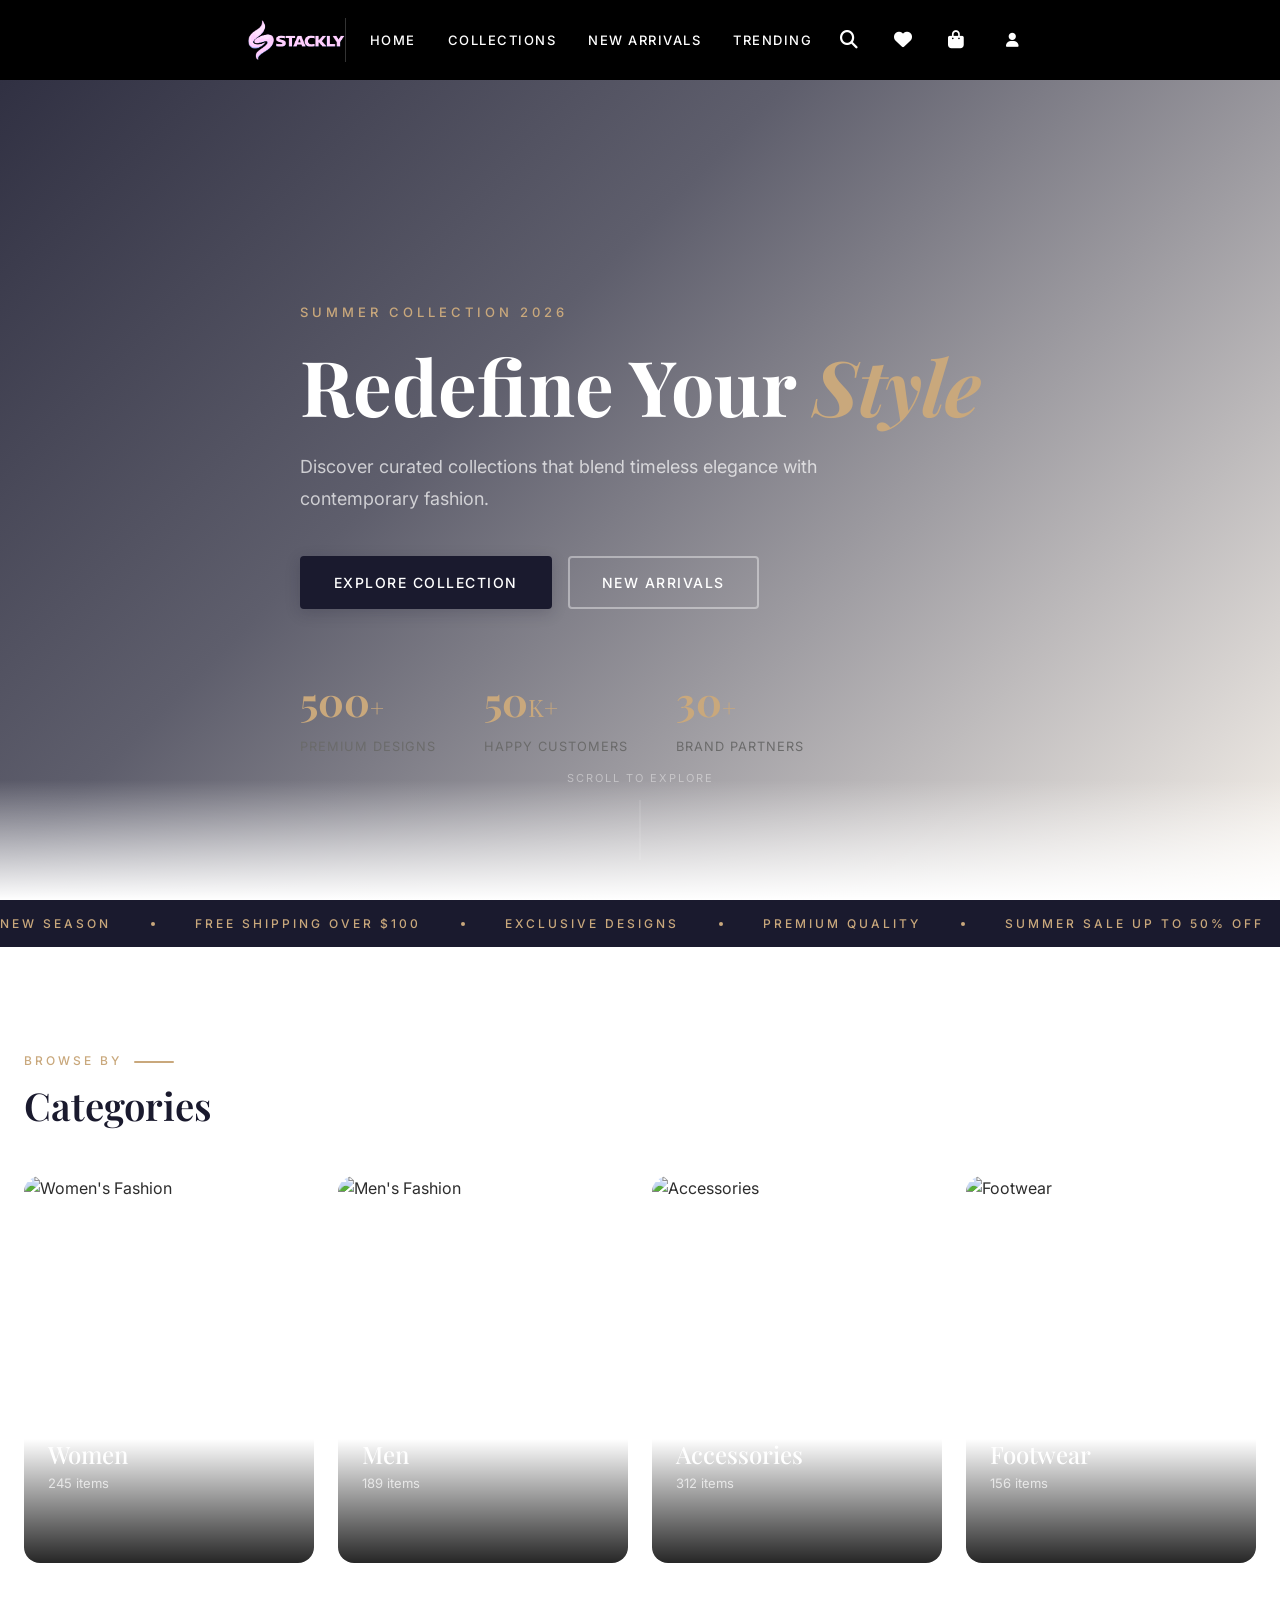
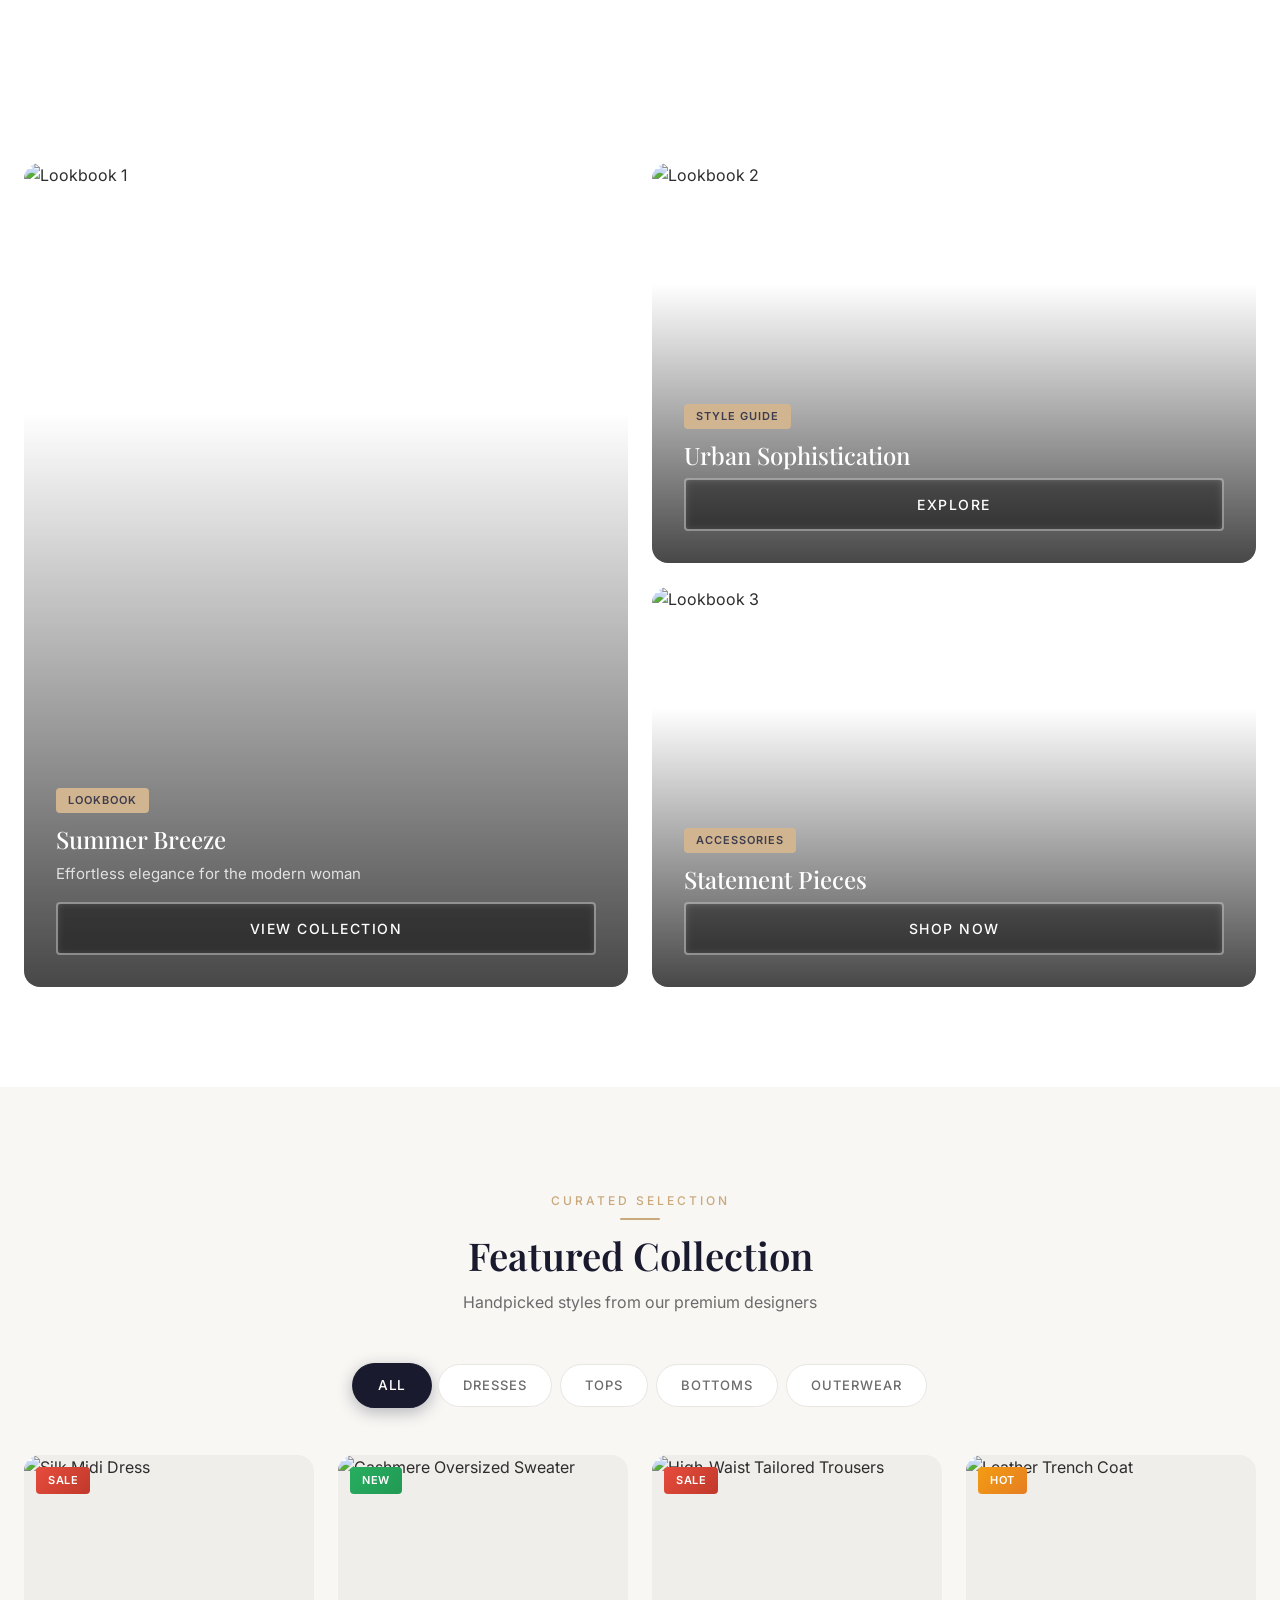
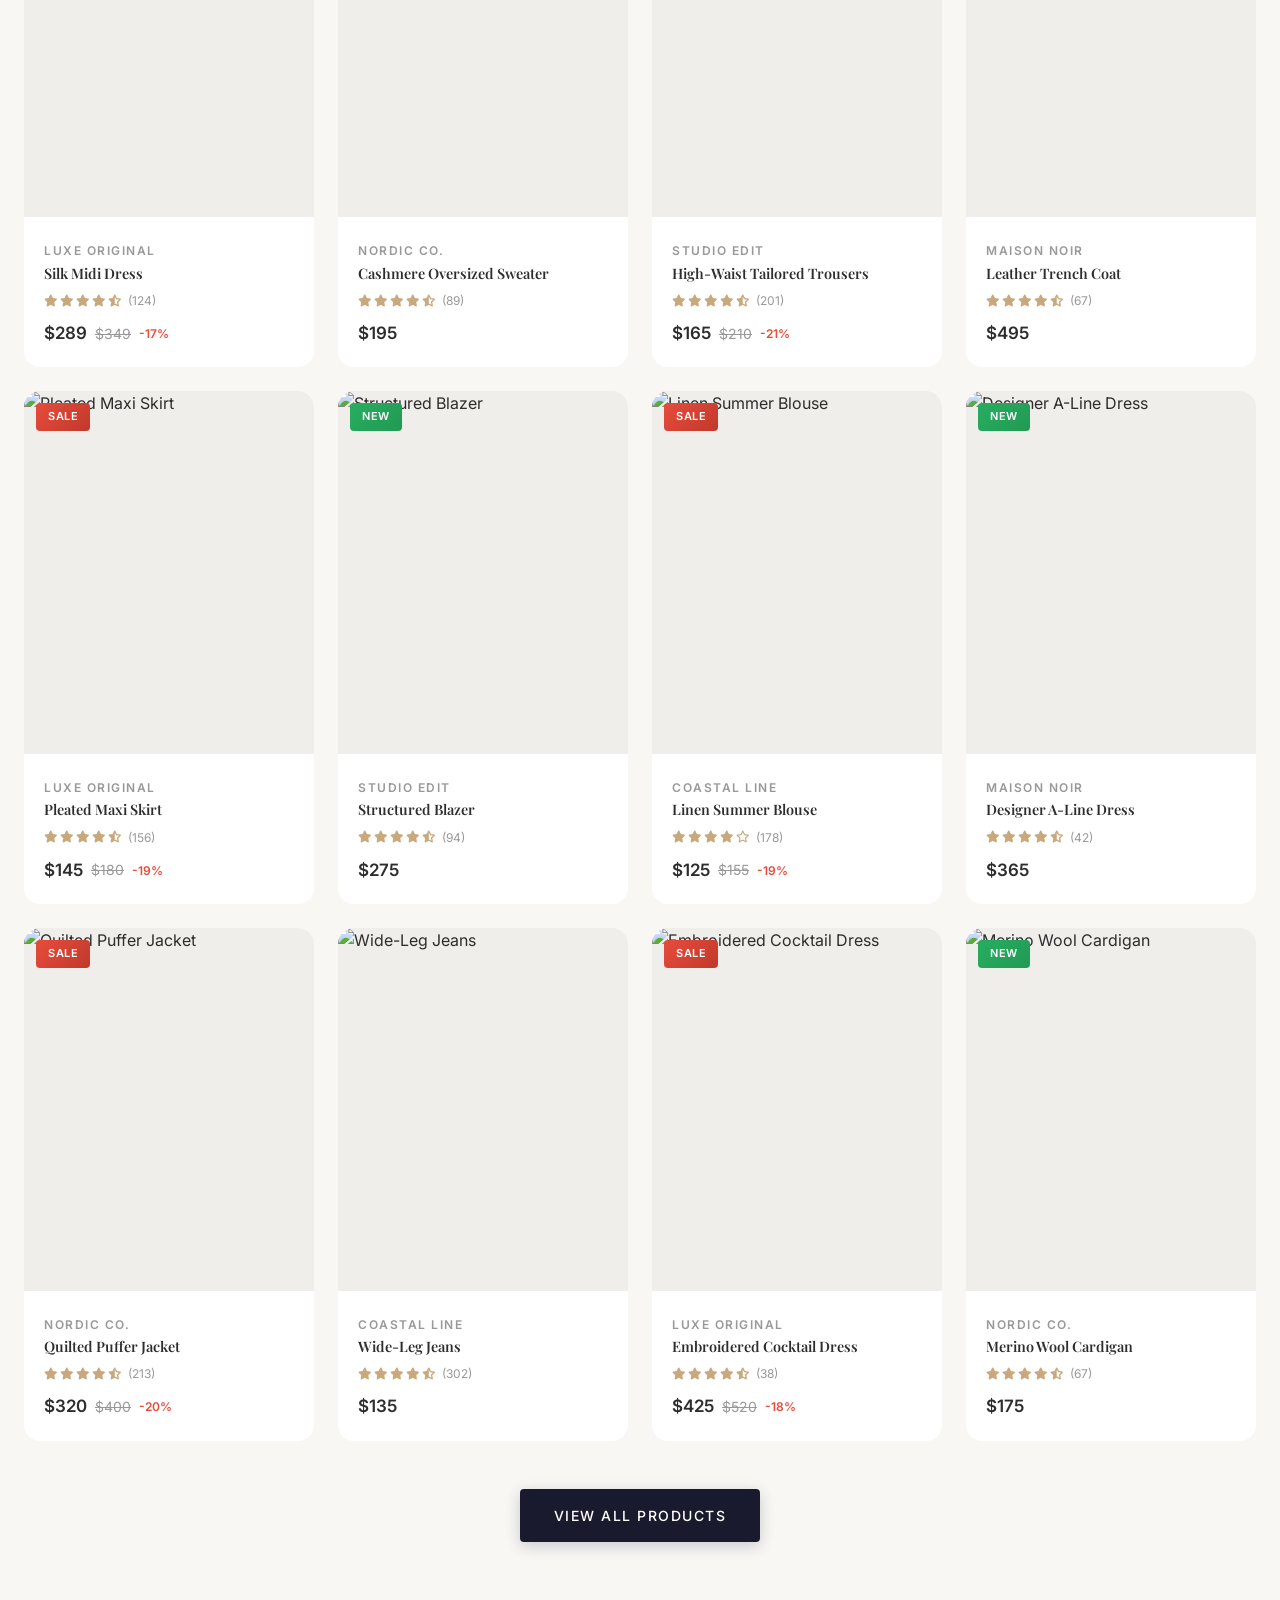
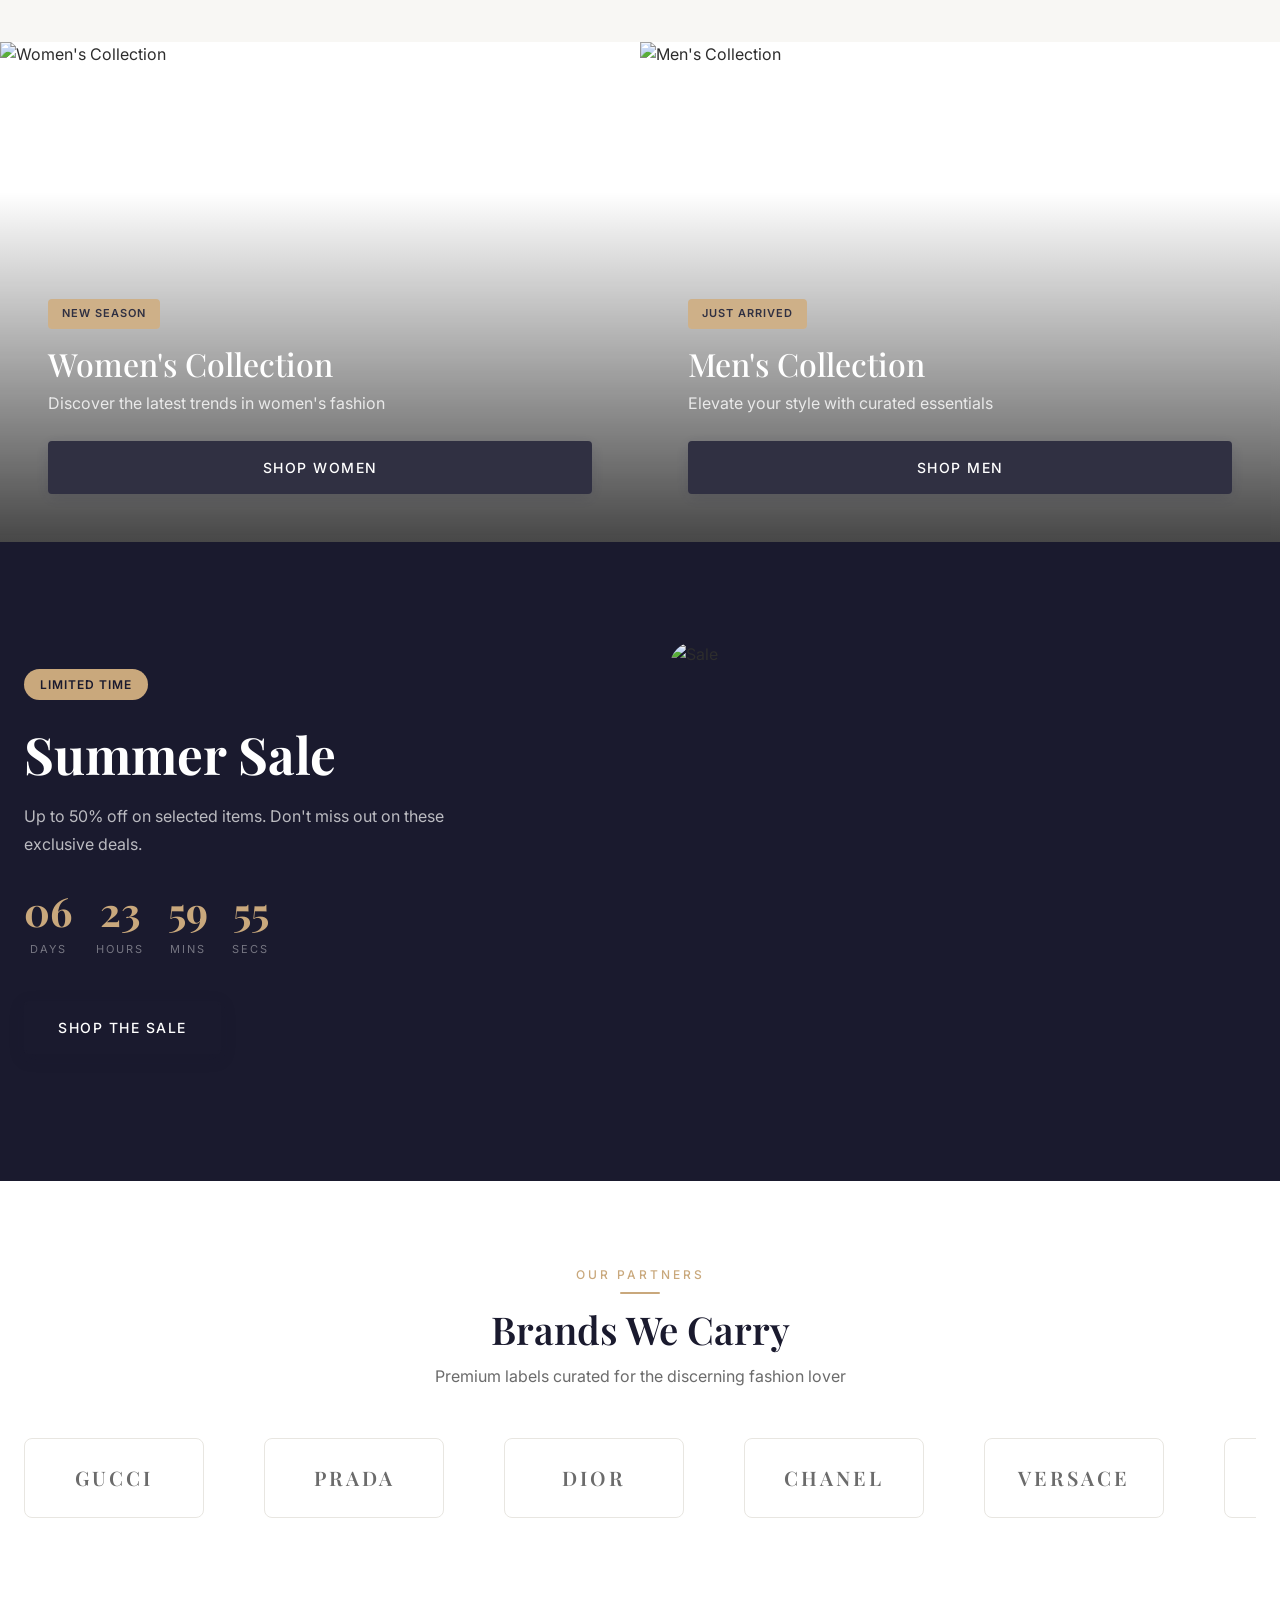
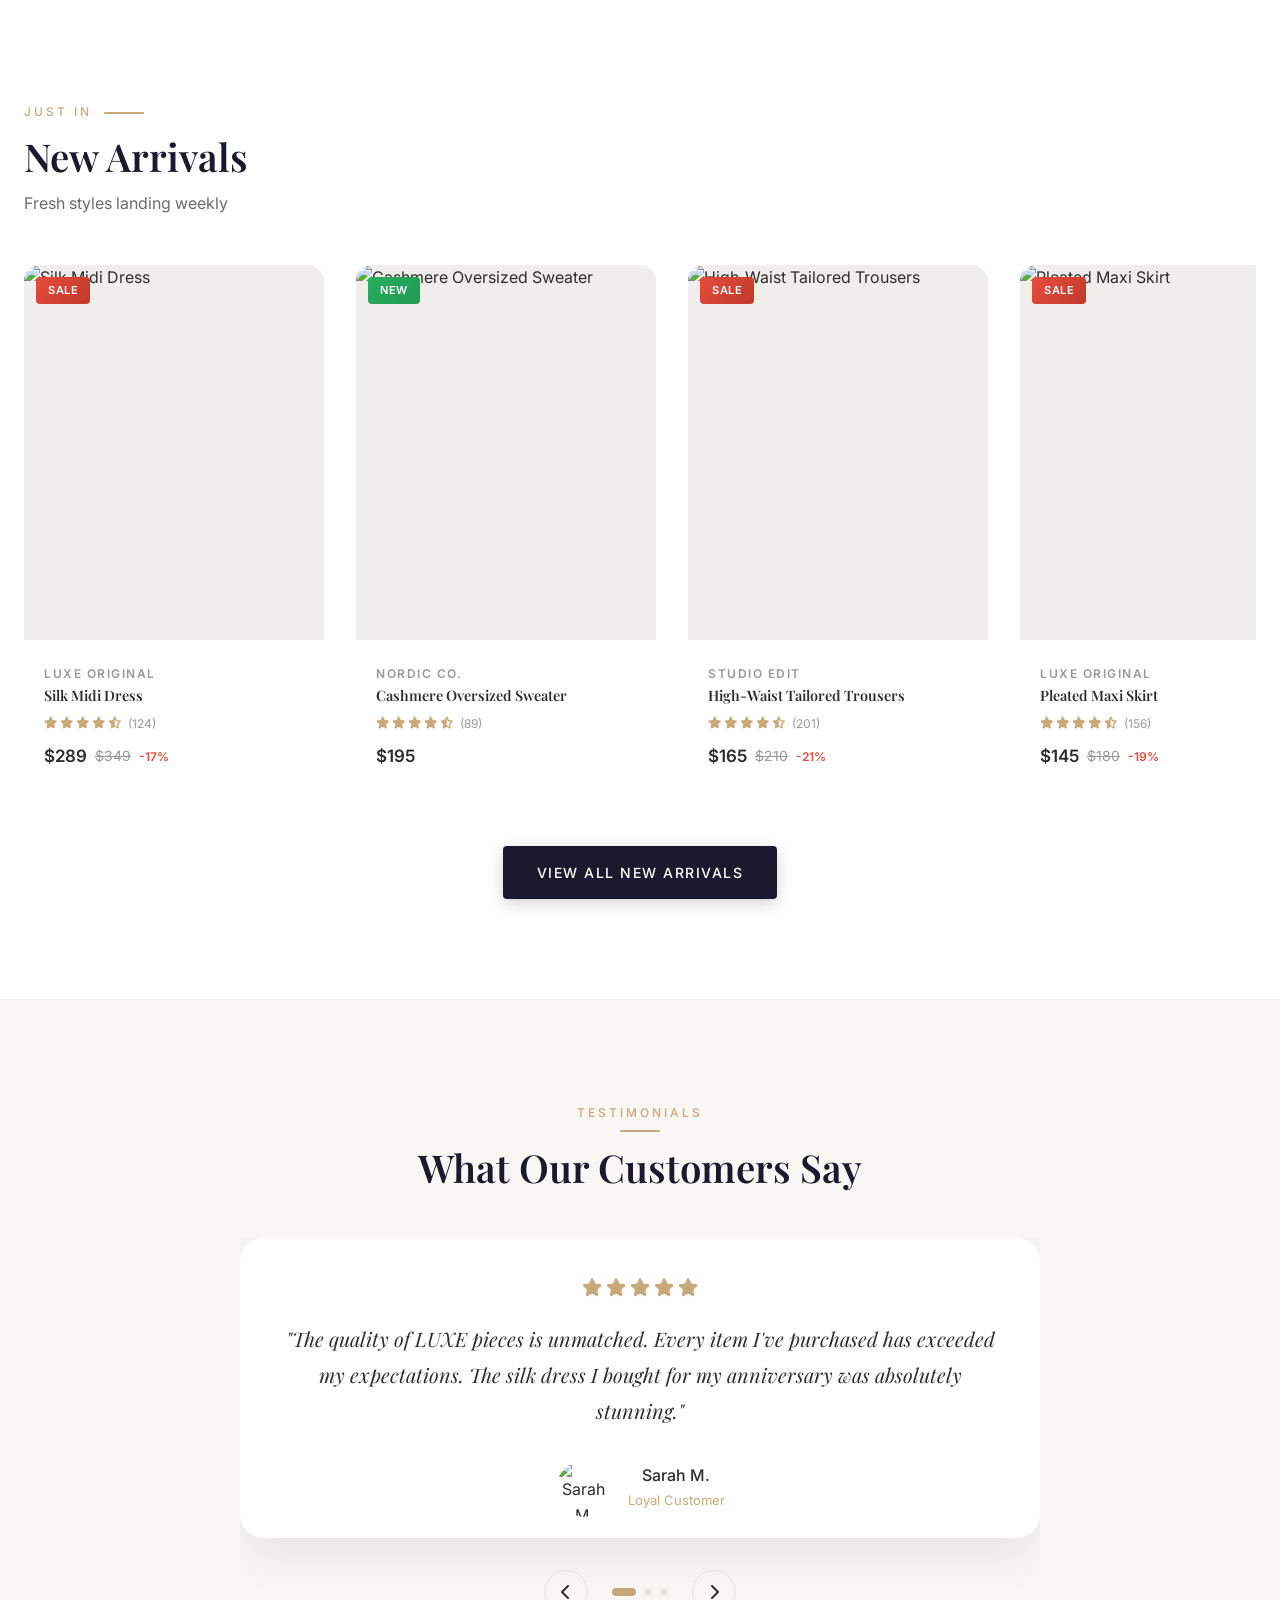
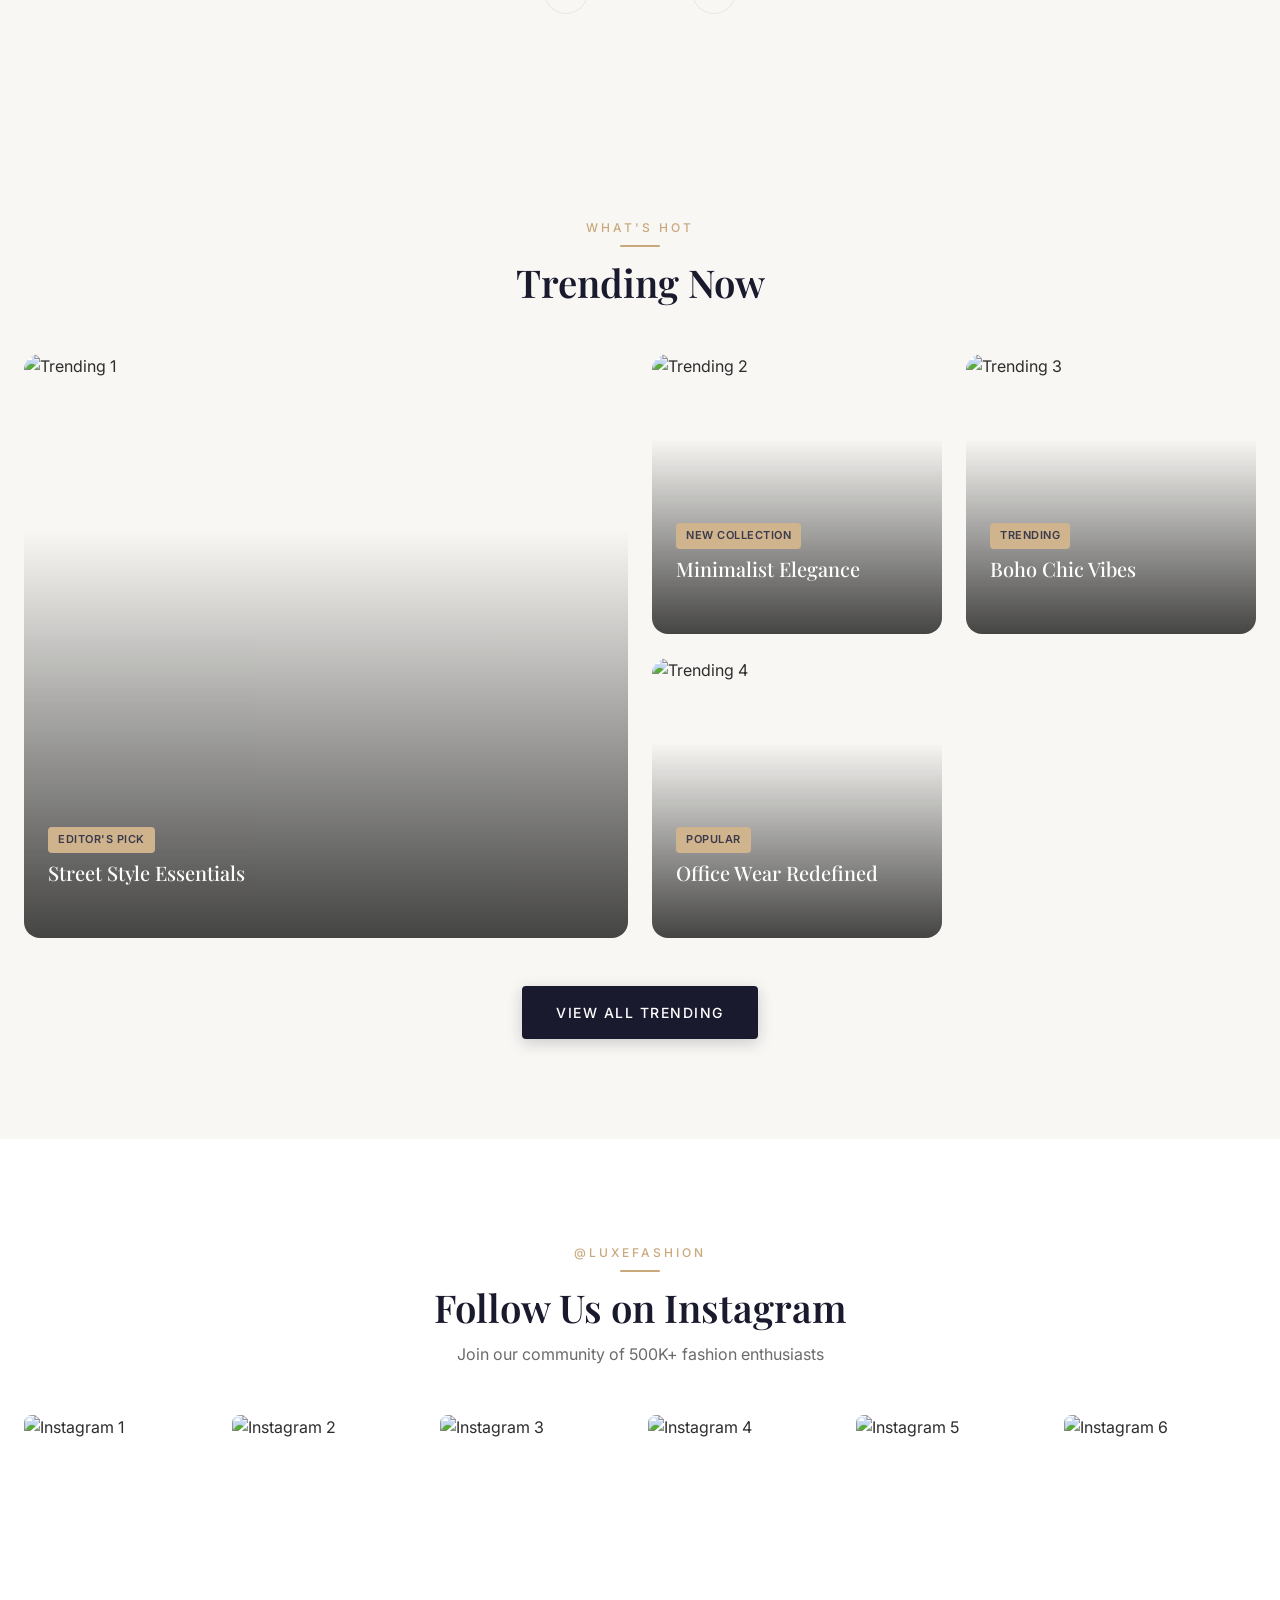
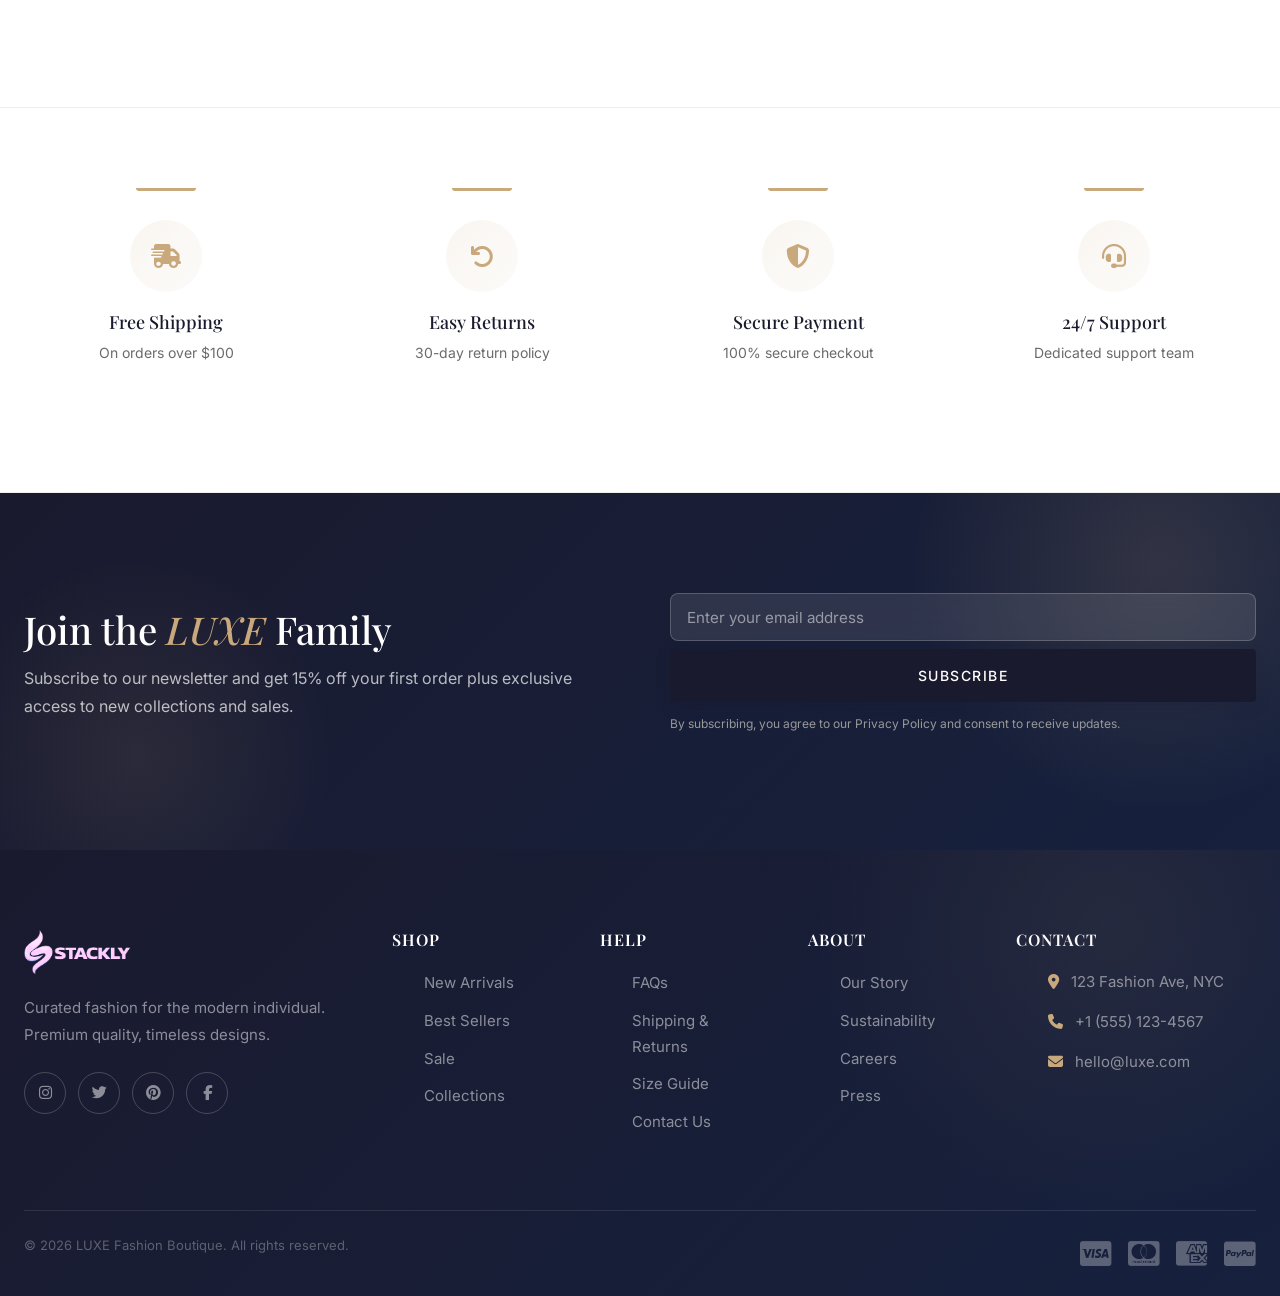
==== commit 9246f9b9: "fashion-boutique" ====
--- a/index.html
+++ b/index.html
@@ -17,10 +17,7 @@
             <div class="preloader-ring"></div>
             <div class="preloader-ring"></div>
             <div class="preloader-logo">
-                <span class="preloader-letter" style="--i:0">L</span>
-                <span class="preloader-letter" style="--i:1">U</span>
-                <span class="preloader-letter" style="--i:2">X</span>
-                <span class="preloader-letter" style="--i:3">E</span>
+                <img src="images/logo.webp" alt="LUXE" class="preloader-logo-img">
             </div>
             <div class="preloader-counter" id="preloaderCounter">0%</div>
             <div class="preloader-tagline">Redefining Fashion</div>
@@ -35,7 +32,7 @@
                     <span></span><span></span><span></span>
                 </button>
                 <div class="logo">
-                    <a href="index.html">LUXE</a>
+                    <a href="index.html"><img src="images/logo.webp" alt="LUXE" class="nav-logo-img"></a>
                 </div>
             </div>
             <div class="nav-right">
@@ -59,6 +56,9 @@
                     <i class="fas fa-shopping-bag"></i>
                     <span class="badge" id="cartBadge">0</span>
                 </button>
+                <a href="signin.html" class="auth-nav-btn" id="authNavBtn" aria-label="Account">
+                    <i class="fas fa-user"></i>
+                </a>
             </div>
         </div>
     </nav>
@@ -66,7 +66,7 @@
     <!-- Mobile Nav Offcanvas (Bootstrap) -->
     <div class="offcanvas offcanvas-start mobile-nav-offcanvas" tabindex="-1" id="mobileNavOffcanvas" aria-labelledby="mobileNavLabel">
         <div class="offcanvas-header">
-            <span class="offcanvas-title drawer-logo" id="mobileNavLabel">LUXE</span>
+            <span class="offcanvas-title drawer-logo" id="mobileNavLabel"><img src="images/logo.webp" alt="LUXE" class="drawer-logo-img"></span>
             <button type="button" class="btn-close" data-bs-dismiss="offcanvas" aria-label="Close"></button>
         </div>
         <div class="offcanvas-body mobile-nav-body">
@@ -75,6 +75,7 @@
                 <a href="collections.html" class="drawer-link"><i class="fas fa-grid-2"></i><span>Collections</span></a>
                 <a href="new-arrivals.html" class="drawer-link"><i class="fas fa-sparkles"></i><span>New Arrivals</span></a>
                 <a href="trending.html" class="drawer-link"><i class="fas fa-fire"></i><span>Trending</span></a>
+                <a href="signin.html" class="drawer-link"><i class="fas fa-user"></i><span>Sign In</span></a>
             </nav>
             <div class="drawer-divider"></div>
             <div class="drawer-actions">
@@ -144,7 +145,7 @@
                 <div class="hero-slide" style="background-image: url('https://images.unsplash.com/photo-1490481651871-ab68de25d43d?w=1920&q=80')">
                     <div class="hero-overlay"></div>
                 </div>
-                <div class="hero-slide" style="background-image: url('https://images.unsplash.com/photo-1441984904996-e0b6ba687e04?w=1920&q=80')">
+                <div class="hero-slide" style="background-image: url('https://images.unsplash.com/photo-1441986300917-64674bd600d8?w=1920&q=80')">
                     <div class="hero-overlay"></div>
                 </div>
             </div>
@@ -307,7 +308,7 @@
         <!-- Split Banner -->
         <section class="split-banner">
             <div class="split-item">
-                <img src="https://images.unsplash.com/photo-1441984904996-e0b6ba687e04?w=800&q=80" alt="Women's Collection" loading="lazy">
+                <img src="https://images.unsplash.com/photo-1441986300917-64674bd600d8?w=800&q=80" alt="Women's Collection" loading="lazy">
                 <div class="split-content">
                     <span class="split-tag">New Season</span>
                     <h2>Women's Collection</h2>
@@ -459,7 +460,7 @@
                         </div>
                     </div>
                     <div class="trending-card">
-                        <img src="https://images.unsplash.com/photo-1434389677669-e08b4cda3ea2?w=600&q=80" alt="Trending 2" loading="lazy">
+                        <img src="https://images.unsplash.com/photo-1610288311735-39b7facbd095?w=600&q=80" alt="Trending 2" loading="lazy">
                         <div class="trending-overlay">
                             <span class="trending-tag">New Collection</span>
                             <h3>Minimalist Elegance</h3>
@@ -501,7 +502,7 @@
                     <div class="instagram-item"><img src="https://images.unsplash.com/photo-1485462537746-965f33f7f6a7?w=400&q=80" alt="Instagram 1" loading="lazy"><div class="instagram-overlay"><i class="fab fa-instagram"></i><span>12.5K Likes</span></div></div>
                     <div class="instagram-item"><img src="https://images.unsplash.com/photo-1515886657613-9f3515b0c78f?w=400&q=80" alt="Instagram 2" loading="lazy"><div class="instagram-overlay"><i class="fab fa-instagram"></i><span>8.3K Likes</span></div></div>
                     <div class="instagram-item"><img src="https://images.unsplash.com/photo-1496747611176-843222e1e57c?w=400&q=80" alt="Instagram 3" loading="lazy"><div class="instagram-overlay"><i class="fab fa-instagram"></i><span>15.2K Likes</span></div></div>
-                    <div class="instagram-item"><img src="https://images.unsplash.com/photo-1434389677669-e08b4cda3ea2?w=400&q=80" alt="Instagram 4" loading="lazy"><div class="instagram-overlay"><i class="fab fa-instagram"></i><span>9.7K Likes</span></div></div>
+                    <div class="instagram-item"><img src="https://images.unsplash.com/photo-1610288311735-39b7facbd095?w=400&q=80" alt="Instagram 4" loading="lazy"><div class="instagram-overlay"><i class="fab fa-instagram"></i><span>9.7K Likes</span></div></div>
                     <div class="instagram-item"><img src="https://images.unsplash.com/photo-1469334031218-e382a71b716b?w=400&q=80" alt="Instagram 5" loading="lazy"><div class="instagram-overlay"><i class="fab fa-instagram"></i><span>11.1K Likes</span></div></div>
                     <div class="instagram-item"><img src="https://images.unsplash.com/photo-1495385794356-15371f348c31?w=400&q=80" alt="Instagram 6" loading="lazy"><div class="instagram-overlay"><i class="fab fa-instagram"></i><span>7.8K Likes</span></div></div>
                 </div>
@@ -545,13 +546,13 @@
         <div class="container">
             <div class="footer-grid">
                 <div class="footer-brand">
-                    <a href="index.html" class="footer-logo">LUXE</a>
+                    <a href="index.html" class="footer-logo"><img src="images/logo.webp" alt="LUXE" class="footer-logo-img"></a>
                     <p>Curated fashion for the modern individual. Premium quality, timeless designs.</p>
                     <div class="social-links">
-                        <a href="#" aria-label="Instagram"><i class="fab fa-instagram"></i></a>
-                        <a href="#" aria-label="Twitter"><i class="fab fa-twitter"></i></a>
-                        <a href="#" aria-label="Pinterest"><i class="fab fa-pinterest"></i></a>
-                        <a href="#" aria-label="Facebook"><i class="fab fa-facebook-f"></i></a>
+                        <a href="error.html" aria-label="Instagram"><i class="fab fa-instagram"></i></a>
+                        <a href="error.html" aria-label="Twitter"><i class="fab fa-twitter"></i></a>
+                        <a href="error.html" aria-label="Pinterest"><i class="fab fa-pinterest"></i></a>
+                        <a href="error.html" aria-label="Facebook"><i class="fab fa-facebook-f"></i></a>
                     </div>
                 </div>
                 <div class="footer-links"><h4>Shop</h4><ul><li><a href="new-arrivals.html">New Arrivals</a></li><li><a href="collections.html">Best Sellers</a></li><li><a href="collections.html">Sale</a></li><li><a href="collections.html">Collections</a></li></ul></div>
--- a/styles.css
+++ b/styles.css
@@ -162,23 +162,16 @@
 
 .preloader-logo {
     display: flex;
-    gap: 4px;
+    align-items: center;
+    justify-content: center;
     z-index: 2;
 }
 
-.preloader-letter {
-    font-family: var(--font-primary);
-    font-size: 3rem;
-    font-weight: 700;
-    color: var(--accent);
-    letter-spacing: 6px;
-    animation: letterPulse 1.5s ease infinite;
-    animation-delay: calc(var(--i) * 0.15s);
-}
-
-@keyframes letterPulse {
-    0%, 100% { opacity: 1; transform: translateY(0); }
-    50% { opacity: 0.5; transform: translateY(-8px); }
+.preloader-logo-img {
+    height: 60px;
+    width: auto;
+    object-fit: contain;
+    filter: grayscale(1) contrast(0.5) brightness(1.5) sepia(1) saturate(10) hue-rotate(190deg);
 }
 
 .preloader-counter {
@@ -294,15 +287,12 @@
     height: var(--nav-height);
     z-index: 1000;
     transition: var(--transition);
-    background: transparent;
+    background: #000000;
 }
 
 .navbar.scrolled {
-    background: rgba(255,255,255,0.85);
-    backdrop-filter: blur(20px) saturate(180%);
-    -webkit-backdrop-filter: blur(20px) saturate(180%);
-    box-shadow: 0 1px 30px rgba(0,0,0,0.08);
-    border-bottom: 1px solid rgba(255,255,255,0.2);
+    background: #000000;
+    box-shadow: 0 1px 30px rgba(0,0,0,0.3);
 }
 
 .navbar.scrolled .logo a,
@@ -311,11 +301,11 @@
 .navbar.scrolled .cart-btn,
 .navbar.scrolled .wishlist-btn,
 .navbar.scrolled .menu-toggle span {
-    color: var(--text);
+    color: #ffffff;
 }
 
 .navbar.scrolled .menu-toggle span {
-    background: var(--text);
+    background: #ffffff;
 }
 
 .nav-container {
@@ -394,15 +384,19 @@
 }
 
 .logo a {
-    font-family: var(--font-primary);
-    font-size: 2rem;
-    font-weight: 700;
-    color: #fff;
-    letter-spacing: 8px;
+    display: flex;
+    align-items: center;
+}
+
+.nav-logo-img {
+    height: 40px;
+    width: auto;
+    object-fit: contain;
+    filter: grayscale(1) contrast(0.5) brightness(1.5) sepia(1) saturate(10) hue-rotate(190deg);
 }
 
 .navbar.scrolled .logo a {
-    color: var(--primary);
+    color: #ffffff;
 }
 
 .nav-right {
@@ -414,7 +408,7 @@
 }
 
 .navbar.scrolled .nav-right {
-    border-left-color: var(--border-light);
+    border-left-color: rgba(255,255,255,0.2);
 }
 
 .search-wrapper {
@@ -434,7 +428,7 @@
 }
 
 .navbar.scrolled .search-input {
-    color: var(--text);
+    color: #ffffff;
 }
 
 .search-wrapper.active .search-input {
@@ -504,11 +498,16 @@
 }
 
 .drawer-logo {
-    font-family: var(--font-primary) !important;
-    font-size: 1.5rem !important;
-    font-weight: 700 !important;
-    color: var(--primary) !important;
-    letter-spacing: 6px !important;
+    display: flex !important;
+    align-items: center !important;
+    justify-content: flex-start !important;
+}
+
+.drawer-logo-img {
+    height: 36px;
+    width: auto;
+    object-fit: contain;
+    filter: grayscale(1) contrast(0.5) brightness(1.5) sepia(1) saturate(10) hue-rotate(190deg);
 }
 
 .drawer-nav {
@@ -593,6 +592,17 @@
     border-top: 1px solid var(--border-light);
     text-align: center;
     margin-top: auto;
+    display: flex;
+    flex-direction: column;
+    align-items: center;
+    gap: 6px;
+}
+
+.drawer-footer-logo {
+    height: 32px;
+    width: auto;
+    object-fit: contain;
+    filter: grayscale(1) contrast(0.5) brightness(1.5) sepia(1) saturate(10) hue-rotate(190deg);
 }
 
 .drawer-footer p {
@@ -676,6 +686,7 @@
     display: flex;
     align-items: center;
     overflow: hidden;
+    padding-top: var(--nav-height);
 }
 
 .hero-slides {
@@ -1163,7 +1174,7 @@
 
 .product-image {
     position: relative;
-    aspect-ratio: 3/4;
+    aspect-ratio: 4/5;
     overflow: hidden;
     background: var(--bg-dark);
 }
@@ -1172,6 +1183,7 @@
     width: 100%;
     height: 100%;
     object-fit: cover;
+    object-position: center top;
     transition: transform 0.8s cubic-bezier(0.175, 0.885, 0.32, 1.275);
 }
 
@@ -1488,12 +1500,12 @@
 
 .products-carousel {
     display: flex;
-    gap: 24px;
+    gap: 32px;
     overflow-x: auto;
     scroll-snap-type: x mandatory;
     -webkit-overflow-scrolling: touch;
     scrollbar-width: none;
-    padding-bottom: 8px;
+    padding: 0 16px 8px;
 }
 
 .products-carousel::-webkit-scrollbar {
@@ -1744,19 +1756,22 @@
 
 .form-group {
     display: flex;
+    flex-direction: column;
     gap: 8px;
 }
 
 .form-group input {
-    flex: 1;
-    padding: 16px 24px;
+    width: 100%;
+    height: 48px;
+    padding: 0 16px;
     background: rgba(255,255,255,0.1);
     backdrop-filter: blur(10px);
     border: 1px solid rgba(255,255,255,0.2);
-    border-radius: var(--radius-sm);
-    font-size: 0.9375rem;
+    border-radius: var(--radius-md);
+    font-size: 0.95rem;
     color: #fff;
     transition: all 0.3s ease;
+    box-sizing: border-box;
 }
 
 .form-group input::placeholder {
@@ -1802,16 +1817,20 @@
     gap: 48px;
     padding-bottom: 60px;
     border-bottom: 1px solid rgba(255,255,255,0.1);
+    align-items: start;
 }
 
 .footer-logo {
-    font-family: var(--font-primary);
-    font-size: 2rem;
-    font-weight: 700;
-    color: var(--accent);
-    letter-spacing: 6px;
-    display: inline-block;
-    margin-bottom: 16px;
+    display: inline-flex;
+    align-items: center;
+    margin: 0 0 20px 0;
+}
+
+.footer-logo-img {
+    height: 44px;
+    width: auto;
+    object-fit: contain;
+    filter: grayscale(1) contrast(0.5) brightness(1.5) sepia(1) saturate(10) hue-rotate(190deg);
 }
 
 .footer-brand p {
@@ -1851,9 +1870,14 @@
 .footer-links h4,
 .footer-contact h4 {
     font-family: var(--font-primary);
-    font-size: 1.0625rem;
-    margin-bottom: 24px;
+    font-size: 1rem;
+    font-weight: 600;
+    margin: 0 0 20px 0;
+    padding: 0;
     color: #fff;
+    line-height: 1.3;
+    letter-spacing: 1px;
+    text-transform: uppercase;
 }
 
 .footer-links ul {
@@ -2542,170 +2566,6 @@
 }
 
 /* ---- Responsive ---- */
-@media (max-width: 1200px) {
-    .products-grid {
-        grid-template-columns: repeat(3, 1fr);
-    }
-
-    .trending-grid {
-        grid-template-columns: repeat(2, 1fr);
-        grid-template-rows: auto;
-    }
-
-    .trending-card.large {
-        grid-column: 1 / 2;
-        grid-row: 1 / 2;
-    }
-
-    .footer-grid {
-        grid-template-columns: 2fr 1fr 1fr 1fr;
-    }
-
-    .footer-contact {
-        grid-column: 1 / -1;
-    }
-}
-
-@media (max-width: 992px) {
-    .nav-links { display: none; }
-    .menu-toggle { display: flex; }
-
-    .categories-grid {
-        grid-template-columns: repeat(2, 1fr);
-    }
-
-    .features-grid {
-        grid-template-columns: repeat(2, 1fr);
-    }
-
-    .newsletter-content {
-        flex-direction: column;
-        text-align: center;
-    }
-
-    .promo-slide {
-        flex-direction: column;
-        text-align: center;
-    }
-
-    .promo-timer {
-        justify-content: center;
-    }
-
-    .modal-body {
-        flex-direction: column;
-    }
-
-    .modal-image {
-        min-height: 300px;
-    }
-
-    .footer-grid {
-        grid-template-columns: repeat(2, 1fr);
-    }
-}
-
-@media (max-width: 768px) {
-    :root {
-        --nav-height: 64px;
-    }
-
-    .hero-title {
-        font-size: 2.5rem;
-    }
-
-    .hero-stats {
-        gap: 24px;
-    }
-
-    .stat-number {
-        font-size: 1.75rem;
-    }
-
-    .products-grid {
-        grid-template-columns: repeat(2, 1fr);
-        gap: 16px;
-    }
-
-    .trending-grid {
-        grid-template-columns: 1fr;
-    }
-
-    .trending-card.large {
-        grid-column: auto;
-        grid-row: auto;
-    }
-
-    .trending-card {
-        height: 240px;
-    }
-
-    .hero-actions {
-        flex-direction: column;
-    }
-
-    .hero-actions .btn {
-        width: 100%;
-    }
-
-    .promo-title {
-        font-size: 2rem;
-    }
-
-    .timer-value {
-        font-size: 1.75rem;
-    }
-
-    .categories-grid {
-        grid-template-columns: repeat(2, 1fr);
-        gap: 16px;
-    }
-
-    .footer-grid {
-        grid-template-columns: 1fr;
-        gap: 32px;
-    }
-
-    .footer-bottom {
-        flex-direction: column;
-        gap: 16px;
-        text-align: center;
-    }
-
-    .form-group {
-        flex-direction: column;
-    }
-
-    .form-group .btn {
-        width: 100%;
-    }
-}
-
-@media (max-width: 480px) {
-    .products-grid {
-        grid-template-columns: 1fr;
-        max-width: 380px;
-        margin: 0 auto;
-    }
-
-    .hero-stats {
-        flex-direction: column;
-        gap: 16px;
-    }
-
-    .features-grid {
-        grid-template-columns: 1fr;
-    }
-
-    .promo-timer {
-        gap: 12px;
-    }
-
-    .categories-grid {
-        grid-template-columns: 1fr;
-    }
-}
-
 /* ---- Scroll Animations ---- */
 [data-animate] {
     opacity: 0;
@@ -3760,16 +3620,20 @@
 
 .notify-form .form-group {
     display: flex;
+    flex-direction: column;
     gap: 8px;
 }
 
 .notify-form input {
-    padding: 16px 24px;
+    width: 100%;
+    height: 48px;
+    padding: 0 16px;
     background: rgba(255,255,255,0.1);
     border: 1px solid rgba(255,255,255,0.2);
-    border-radius: var(--radius-sm);
+    border-radius: var(--radius-md);
     color: #fff;
-    min-width: 300px;
+    font-size: 0.95rem;
+    box-sizing: border-box;
 }
 
 .notify-form input::placeholder {
@@ -4066,143 +3930,1602 @@
 }
 
 /* ---- Responsive Updates ---- */
+
+/* ============================================
+   Auth Pages (Sign In / Sign Up)
+   ============================================ */
+.auth-page {
+    min-height: 100vh;
+    display: flex;
+    align-items: center;
+    justify-content: center;
+    background: var(--bg-light);
+    padding: 120px 24px 60px;
+}
+
+.auth-container {
+    width: 100%;
+    max-width: 460px;
+}
+
+.auth-back-btn {
+    display: inline-flex;
+    align-items: center;
+    gap: 8px;
+    margin-bottom: 16px;
+    padding: 8px 0;
+    font-size: 0.9rem;
+    font-weight: 500;
+    color: var(--text-light);
+    text-decoration: none;
+    transition: var(--transition);
+}
+
+.auth-back-btn:hover {
+    color: var(--accent);
+    transform: translateX(-4px);
+}
+
+.auth-back-btn i {
+    font-size: 0.8rem;
+}
+
+.role-selector {
+    display: flex;
+    gap: 8px;
+}
+
+.role-btn {
+    flex: 1;
+    display: flex;
+    align-items: center;
+    justify-content: center;
+    gap: 8px;
+    padding: 12px 16px;
+    border: 1.5px solid var(--border);
+    border-radius: var(--radius-md);
+    background: var(--bg);
+    color: var(--text-light);
+    font-size: 0.9rem;
+    font-weight: 500;
+    cursor: pointer;
+    transition: var(--transition);
+}
+
+.role-btn:hover {
+    border-color: var(--accent);
+    color: var(--accent);
+}
+
+.role-btn.active {
+    border-color: var(--accent);
+    background: var(--accent-light);
+    color: var(--accent);
+}
+
+.role-btn i {
+    font-size: 1rem;
+}
+
+.auth-card {
+    background: var(--bg);
+    border-radius: var(--radius-lg);
+    padding: 48px 40px;
+    box-shadow: var(--shadow-lg);
+}
+
+.auth-header {
+    text-align: center;
+    margin-bottom: 36px;
+}
+
+.auth-title {
+    font-family: var(--font-primary);
+    font-size: 2rem;
+    font-weight: 600;
+    color: var(--primary);
+    margin-bottom: 8px;
+}
+
+.auth-subtitle {
+    color: var(--text-light);
+    font-size: 0.95rem;
+}
+
+.auth-form .form-group {
+    margin-bottom: 20px;
+}
+
+.auth-form label {
+    display: block;
+    font-size: 0.85rem;
+    font-weight: 500;
+    color: var(--text);
+    margin-bottom: 8px;
+    letter-spacing: 0.3px;
+}
+
+.input-wrapper {
+    position: relative;
+    display: flex;
+    align-items: center;
+    border: 1.5px solid var(--border);
+    border-radius: var(--radius-md);
+    padding: 0 16px;
+    height: 48px;
+    transition: var(--transition);
+    background: var(--bg);
+}
+
+.input-wrapper:focus-within {
+    border-color: var(--accent);
+    box-shadow: 0 0 0 3px var(--accent-light);
+}
+
+.input-wrapper.error {
+    border-color: #e74c3c;
+    box-shadow: 0 0 0 3px rgba(231,76,60,0.1);
+}
+
+.input-wrapper.valid {
+    border-color: #27ae60;
+}
+
+.field-error {
+    display: none;
+    font-size: 0.8rem;
+    color: #e74c3c;
+    margin-top: 6px;
+    padding-left: 2px;
+}
+
+.field-error.visible {
+    display: block;
+}
+
+.input-wrapper i {
+    color: var(--text-lighter);
+    font-size: 0.9rem;
+    margin-right: 12px;
+    flex-shrink: 0;
+}
+
+.input-wrapper input {
+    flex: 1;
+    height: 100%;
+    padding: 0;
+    font-size: 0.95rem;
+    color: var(--text);
+    background: transparent;
+    border: none;
+    outline: none;
+}
+
+.input-wrapper input::placeholder {
+    color: var(--text-lighter);
+}
+
+.toggle-password {
+    display: flex;
+    align-items: center;
+    justify-content: center;
+    width: 32px;
+    height: 32px;
+    padding: 0;
+    flex-shrink: 0;
+    color: var(--text-lighter);
+    font-size: 0.9rem;
+    border: none;
+    background: none;
+    cursor: pointer;
+}
+
+.toggle-password:hover {
+    color: var(--accent);
+}
+
+.auth-nav-btn {
+    width: 40px;
+    height: 40px;
+    border-radius: 50%;
+    display: flex;
+    align-items: center;
+    justify-content: center;
+    color: #ffffff;
+    font-size: 0.9rem;
+    transition: var(--transition);
+}
+
+.auth-nav-btn:hover {
+    background: var(--accent-light);
+    color: var(--accent);
+}
+
+.form-options {
+    display: flex;
+    justify-content: space-between;
+    align-items: center;
+    margin-bottom: 24px;
+    font-size: 0.85rem;
+}
+
+.checkbox-wrapper {
+    display: flex;
+    align-items: center;
+    gap: 8px;
+    cursor: pointer;
+    color: var(--text-light);
+}
+
+.checkbox-wrapper input[type="checkbox"] {
+    width: 16px;
+    height: 16px;
+    accent-color: var(--accent);
+    cursor: pointer;
+}
+
+.checkbox-wrapper a {
+    color: var(--accent);
+    font-weight: 500;
+}
+
+.checkbox-wrapper a:hover {
+    color: var(--accent-hover);
+}
+
+.forgot-link {
+    color: var(--accent);
+    font-weight: 500;
+}
+
+.forgot-link:hover {
+    color: var(--accent-hover);
+}
+
+.auth-btn {
+    display: flex;
+    align-items: center;
+    justify-content: center;
+    gap: 10px;
+    padding: 0 24px;
+    height: 48px;
+    font-size: 1rem;
+    font-weight: 600;
+    letter-spacing: 0.5px;
+}
+
+.auth-btn i {
+    transition: var(--transition);
+}
+
+.auth-btn:hover i {
+    transform: translateX(4px);
+}
+
+.auth-divider {
+    display: flex;
+    align-items: center;
+    margin: 28px 0;
+    gap: 16px;
+}
+
+.auth-divider::before,
+.auth-divider::after {
+    content: '';
+    flex: 1;
+    height: 1px;
+    background: var(--border);
+}
+
+.auth-divider span {
+    color: var(--text-lighter);
+    font-size: 0.85rem;
+    text-transform: uppercase;
+    letter-spacing: 1px;
+}
+
+.auth-social {
+    display: flex;
+    flex-direction: column;
+    gap: 12px;
+}
+
+.social-btn {
+    display: flex;
+    align-items: center;
+    justify-content: center;
+    gap: 10px;
+    padding: 12px 20px;
+    height: 48px;
+    border: 1.5px solid var(--border);
+    border-radius: var(--radius-md);
+    font-size: 0.9rem;
+    font-weight: 500;
+    color: var(--text);
+    transition: var(--transition);
+    background: var(--bg);
+    text-decoration: none;
+    cursor: pointer;
+}
+
+.social-btn:hover {
+    border-color: var(--text-lighter);
+    background: var(--bg-light);
+}
+
+.google-btn {
+    border-color: #dadce0;
+    color: #3c4043;
+}
+.google-btn i {
+    color: #ea4335;
+    font-size: 1.1rem;
+}
+.google-btn:hover {
+    border-color: #ea4335;
+    background: rgba(234, 67, 53, 0.05);
+}
+
+.facebook-btn {
+    border-color: #1877f2;
+    color: #1877f2;
+}
+.facebook-btn i {
+    color: #1877f2;
+    font-size: 1.1rem;
+}
+.facebook-btn:hover {
+    border-color: #1877f2;
+    background: rgba(24, 119, 242, 0.05);
+}
+
+.auth-footer {
+    text-align: center;
+    margin-top: 28px;
+    font-size: 0.9rem;
+    color: var(--text-light);
+}
+
+.auth-footer a {
+    color: var(--accent);
+    font-weight: 600;
+}
+
+.auth-footer a:hover {
+    color: var(--accent-hover);
+}
+
+.password-strength {
+    margin-top: 8px;
+    display: flex;
+    align-items: center;
+    gap: 10px;
+    padding-left: 0;
+}
+
+.strength-bar {
+    flex: 1;
+    height: 4px;
+    background: var(--border);
+    border-radius: 2px;
+    overflow: hidden;
+}
+
+.strength-fill {
+    height: 100%;
+    width: 0;
+    border-radius: 2px;
+    transition: width 0.3s, background-color 0.3s;
+}
+
+.strength-text {
+    font-size: 0.75rem;
+    font-weight: 500;
+    min-width: 70px;
+    text-align: right;
+}
+
+.strength-fill {
+    height: 100%;
+    width: 0;
+    border-radius: 2px;
+    transition: var(--transition);
+}
+
+.strength-text {
+    font-size: 0.75rem;
+    font-weight: 500;
+    min-width: 60px;
+}
+
+/* ============================================
+   Dashboard
+   ============================================ */
+.dashboard-layout {
+    display: flex;
+    min-height: 100vh;
+}
+
+.sidebar {
+    width: 260px;
+    background: var(--primary);
+    color: #fff;
+    display: flex;
+    flex-direction: column;
+    position: fixed;
+    top: 0;
+    left: 0;
+    height: 100vh;
+    z-index: 1000;
+    transition: var(--transition);
+}
+
+.sidebar-header {
+    display: flex;
+    align-items: center;
+    justify-content: space-between;
+    padding: 24px 20px;
+    border-bottom: 1px solid rgba(255,255,255,0.08);
+}
+
+.sidebar-logo a {
+    display: flex;
+    align-items: center;
+}
+
+.sidebar-logo-img {
+    height: 40px;
+    width: auto;
+    object-fit: contain;
+    filter: grayscale(1) contrast(0.5) brightness(1.5) sepia(1) saturate(10) hue-rotate(190deg);
+}
+
+.sidebar-close {
+    display: none;
+    color: #fff;
+    font-size: 1.2rem;
+    padding: 4px;
+}
+
+.sidebar-nav {
+    flex: 1;
+    padding: 16px 12px;
+    display: flex;
+    flex-direction: column;
+    gap: 4px;
+}
+
+.sidebar-link {
+    display: flex;
+    align-items: center;
+    gap: 12px;
+    padding: 12px 16px;
+    border-radius: var(--radius-md);
+    color: rgba(255,255,255,0.65);
+    font-size: 0.9rem;
+    font-weight: 500;
+    transition: var(--transition);
+    cursor: pointer;
+    width: 100%;
+    text-align: left;
+    border: none;
+    background: none;
+}
+
+.sidebar-link:hover {
+    color: #fff;
+    background: rgba(255,255,255,0.08);
+}
+
+.sidebar-link.active {
+    color: #fff;
+    background: var(--accent);
+}
+
+.sidebar-link i {
+    width: 20px;
+    text-align: center;
+    font-size: 1rem;
+}
+
+.sidebar-footer {
+    padding: 12px;
+    border-top: 1px solid rgba(255,255,255,0.08);
+    display: flex;
+    flex-direction: column;
+    gap: 4px;
+}
+
+.logout-btn:hover {
+    background: rgba(231, 76, 60, 0.2);
+    color: #e74c3c;
+}
+
+.dashboard-main {
+    flex: 1;
+    margin-left: 260px;
+    background: var(--bg-light);
+    min-height: 100vh;
+}
+
+.dashboard-header {
+    display: flex;
+    align-items: center;
+    justify-content: space-between;
+    padding: 20px 32px;
+    background: var(--bg);
+    border-bottom: 1px solid var(--border);
+    position: sticky;
+    top: 0;
+    z-index: 100;
+}
+
+.header-left {
+    display: flex;
+    align-items: center;
+    gap: 16px;
+}
+
+.sidebar-toggle {
+    display: none;
+    font-size: 1.2rem;
+    color: var(--text);
+    padding: 8px;
+}
+
+.sidebar-backdrop {
+    display: none;
+    position: fixed;
+    inset: 0;
+    background: rgba(0, 0, 0, 0.5);
+    z-index: 1099;
+    opacity: 0;
+    transition: opacity 0.3s;
+}
+.sidebar-backdrop.active {
+    opacity: 1;
+}
+
+.welcome-text h2 {
+    font-family: var(--font-primary);
+    font-size: 1.3rem;
+    font-weight: 600;
+    color: var(--primary);
+}
+
+.welcome-text p {
+    color: var(--text-light);
+    font-size: 0.85rem;
+    margin-top: 2px;
+}
+
+.header-right {
+    display: flex;
+    align-items: center;
+    gap: 24px;
+}
+
+.header-date {
+    color: var(--text-light);
+    font-size: 0.85rem;
+}
+
+.user-menu {
+    display: flex;
+    align-items: center;
+    gap: 10px;
+}
+
+.user-avatar {
+    width: 40px;
+    height: 40px;
+    border-radius: 50%;
+    background: var(--accent);
+    color: #fff;
+    display: flex;
+    align-items: center;
+    justify-content: center;
+    font-weight: 600;
+    font-size: 1rem;
+}
+
+.user-info {
+    display: flex;
+    flex-direction: column;
+}
+
+.user-name {
+    font-weight: 600;
+    font-size: 0.9rem;
+    color: var(--text);
+}
+
+.user-role {
+    font-size: 0.75rem;
+    color: var(--text-lighter);
+}
+
+.dashboard-content {
+    padding: 32px;
+}
+
+.tab-panel {
+    display: none;
+}
+
+.tab-panel.active {
+    display: block;
+}
+
+.tab-header {
+    display: flex;
+    align-items: center;
+    justify-content: space-between;
+    margin-bottom: 24px;
+}
+
+.tab-header h2 {
+    font-family: var(--font-primary);
+    font-size: 1.4rem;
+    font-weight: 600;
+    color: var(--primary);
+}
+
+.tab-filters {
+    display: flex;
+    gap: 8px;
+}
+
+.filter-btn {
+    padding: 6px 16px;
+    border-radius: 20px;
+    font-size: 0.85rem;
+    font-weight: 500;
+    color: var(--text-light);
+    background: var(--bg);
+    border: 1px solid var(--border);
+    transition: var(--transition);
+}
+
+.filter-btn.active,
+.filter-btn:hover {
+    background: var(--primary);
+    color: #fff;
+    border-color: var(--primary);
+}
+
+.stats-grid {
+    display: grid;
+    grid-template-columns: repeat(4, 1fr);
+    gap: 20px;
+    margin-bottom: 32px;
+}
+
+.stat-card {
+    background: var(--bg);
+    border-radius: var(--radius-lg);
+    padding: 24px;
+    display: flex;
+    align-items: center;
+    gap: 16px;
+    box-shadow: var(--shadow-sm);
+    transition: var(--transition);
+}
+
+.stat-card:hover {
+    transform: translateY(-2px);
+    box-shadow: var(--shadow-md);
+}
+
+.stat-icon {
+    width: 52px;
+    height: 52px;
+    border-radius: var(--radius-md);
+    display: flex;
+    align-items: center;
+    justify-content: center;
+    font-size: 1.3rem;
+    flex-shrink: 0;
+}
+
+.stat-info {
+    display: flex;
+    flex-direction: column;
+}
+
+.stat-label {
+    font-size: 0.8rem;
+    color: var(--text-light);
+    margin-bottom: 4px;
+}
+
+.stat-value {
+    font-size: 1.4rem;
+    font-weight: 700;
+    color: var(--primary);
+}
+
+.stat-change {
+    font-size: 0.75rem;
+    font-weight: 500;
+    margin-top: 2px;
+}
+
+.stat-change.positive { color: var(--success); }
+.stat-change.neutral { color: var(--text-lighter); }
+
+.dashboard-grid {
+    display: grid;
+    grid-template-columns: 1.4fr 1fr;
+    gap: 24px;
+}
+
+.dashboard-card {
+    background: var(--bg);
+    border-radius: var(--radius-lg);
+    box-shadow: var(--shadow-sm);
+    overflow: hidden;
+}
+
+.card-header {
+    display: flex;
+    align-items: center;
+    justify-content: space-between;
+    padding: 20px 24px;
+    border-bottom: 1px solid var(--border-light);
+}
+
+.card-header h3 {
+    font-family: var(--font-primary);
+    font-size: 1.1rem;
+    font-weight: 600;
+    color: var(--primary);
+}
+
+.view-all {
+    font-size: 0.85rem;
+    color: var(--accent);
+    font-weight: 500;
+    display: flex;
+    align-items: center;
+    gap: 6px;
+}
+
+.view-all:hover {
+    color: var(--accent-hover);
+}
+
+.card-body {
+    padding: 16px 24px 24px;
+}
+
+.order-row {
+    display: grid;
+    grid-template-columns: 1fr 1.5fr 1fr 1fr;
+    padding: 12px 0;
+    border-bottom: 1px solid var(--border-light);
+    font-size: 0.9rem;
+    align-items: center;
+}
+
+.order-row.header-row {
+    font-weight: 600;
+    color: var(--text-light);
+    font-size: 0.8rem;
+    text-transform: uppercase;
+    letter-spacing: 0.5px;
+    border-bottom: 1px solid var(--border);
+}
+
+.order-row:last-child {
+    border-bottom: none;
+}
+
+.status-badge {
+    display: inline-block;
+    padding: 4px 12px;
+    border-radius: 20px;
+    font-size: 0.75rem;
+    font-weight: 600;
+    text-transform: uppercase;
+    letter-spacing: 0.5px;
+}
+
+.status-badge.completed {
+    background: rgba(76, 175, 80, 0.1);
+    color: var(--success);
+}
+
+.status-badge.processing {
+    background: rgba(33, 150, 243, 0.1);
+    color: #2196f3;
+}
+
+.status-badge.pending {
+    background: rgba(255, 152, 0, 0.1);
+    color: var(--warning);
+}
+
+.status-badge.error {
+    background: rgba(231, 76, 60, 0.1);
+    color: var(--error);
+}
+
+.product-list {
+    display: flex;
+    flex-direction: column;
+}
+
+.product-item {
+    display: flex;
+    align-items: center;
+    gap: 12px;
+    padding: 12px 0;
+    border-bottom: 1px solid var(--border-light);
+}
+
+.product-item:last-child {
+    border-bottom: none;
+}
+
+.product-item img {
+    width: 44px;
+    height: 44px;
+    border-radius: var(--radius-md);
+    object-fit: cover;
+}
+
+.product-details {
+    flex: 1;
+    display: flex;
+    flex-direction: column;
+}
+
+.product-name {
+    font-weight: 600;
+    font-size: 0.9rem;
+    color: var(--text);
+}
+
+.product-brand {
+    font-size: 0.75rem;
+    color: var(--text-lighter);
+}
+
+.product-sales {
+    font-size: 0.8rem;
+    color: var(--text-light);
+    font-weight: 500;
+}
+
+/* Products Table */
+.products-table-wrapper,
+.orders-table-wrapper {
+    background: var(--bg);
+    border-radius: var(--radius-lg);
+    box-shadow: var(--shadow-sm);
+    overflow-x: auto;
+}
+
+.products-table,
+.orders-table-full {
+    width: 100%;
+    border-collapse: collapse;
+}
+
+.products-table th,
+.orders-table-full th {
+    text-align: left;
+    padding: 14px 20px;
+    font-size: 0.8rem;
+    font-weight: 600;
+    color: var(--text-light);
+    text-transform: uppercase;
+    letter-spacing: 0.5px;
+    border-bottom: 1px solid var(--border);
+    background: var(--bg);
+    position: sticky;
+    top: 0;
+}
+
+.products-table td,
+.orders-table-full td {
+    padding: 14px 20px;
+    font-size: 0.9rem;
+    border-bottom: 1px solid var(--border-light);
+    vertical-align: middle;
+}
+
+.products-table tbody tr:hover,
+.orders-table-full tbody tr:hover {
+    background: var(--bg-light);
+}
+
+.table-product {
+    display: flex;
+    flex-direction: column;
+}
+
+.table-product span {
+    font-size: 0.75rem;
+    color: var(--text-lighter);
+}
+
+.table-actions {
+    display: flex;
+    gap: 6px;
+}
+
+.action-btn {
+    width: 32px;
+    height: 32px;
+    border-radius: var(--radius-sm);
+    display: flex;
+    align-items: center;
+    justify-content: center;
+    font-size: 0.8rem;
+    color: var(--text-light);
+    transition: var(--transition);
+}
+
+.action-btn:hover {
+    color: #fff;
+}
+
+.action-btn.edit:hover {
+    background: var(--accent);
+}
+
+.action-btn.delete:hover {
+    background: var(--error);
+}
+
+/* Customers */
+.customers-grid {
+    display: grid;
+    grid-template-columns: repeat(3, 1fr);
+    gap: 20px;
+}
+
+.customer-card {
+    background: var(--bg);
+    border-radius: var(--radius-lg);
+    padding: 24px;
+    box-shadow: var(--shadow-sm);
+    display: flex;
+    flex-direction: column;
+    align-items: center;
+    text-align: center;
+    transition: var(--transition);
+}
+
+.customer-card:hover {
+    transform: translateY(-2px);
+    box-shadow: var(--shadow-md);
+}
+
+.customer-avatar {
+    width: 56px;
+    height: 56px;
+    border-radius: 50%;
+    background: var(--accent);
+    color: #fff;
+    display: flex;
+    align-items: center;
+    justify-content: center;
+    font-size: 1.2rem;
+    font-weight: 600;
+    margin-bottom: 12px;
+}
+
+.customer-info h4 {
+    font-size: 1rem;
+    font-weight: 600;
+    color: var(--text);
+    margin-bottom: 2px;
+}
+
+.customer-info p {
+    font-size: 0.8rem;
+    color: var(--text-light);
+    margin-bottom: 4px;
+}
+
+.customer-joined {
+    font-size: 0.75rem;
+    color: var(--text-lighter);
+}
+
+.customer-stats {
+    display: flex;
+    gap: 24px;
+    margin-top: 16px;
+    padding-top: 16px;
+    border-top: 1px solid var(--border-light);
+    width: 100%;
+    justify-content: center;
+}
+
+.customer-stats div {
+    display: flex;
+    flex-direction: column;
+}
+
+.customer-stats strong {
+    font-size: 1rem;
+    color: var(--primary);
+}
+
+.customer-stats span {
+    font-size: 0.7rem;
+    color: var(--text-lighter);
+    text-transform: uppercase;
+    letter-spacing: 0.5px;
+}
+
+/* Settings */
+.settings-grid {
+    display: grid;
+    grid-template-columns: 1fr 1fr;
+    gap: 24px;
+}
+
+.settings-card {
+    background: var(--bg);
+    border-radius: var(--radius-lg);
+    padding: 32px;
+    box-shadow: var(--shadow-sm);
+    border: 1px solid var(--border);
+    transition: var(--transition);
+}
+
+.settings-card:hover {
+    box-shadow: var(--shadow-md);
+}
+
+.settings-card h3 {
+    font-family: var(--font-primary);
+    font-size: 1.1rem;
+    font-weight: 600;
+    color: var(--primary);
+    margin-bottom: 8px;
+}
+
+.settings-card > p {
+    font-size: 0.85rem;
+    color: var(--text-light);
+    margin-bottom: 24px;
+    padding-bottom: 20px;
+    border-bottom: 1px solid var(--border);
+}
+
+.settings-form .form-group {
+    margin-bottom: 20px;
+}
+
+.settings-form label {
+    display: block;
+    font-size: 0.85rem;
+    font-weight: 500;
+    color: var(--text);
+    margin-bottom: 8px;
+    letter-spacing: 0.3px;
+}
+
+.settings-input {
+    width: 100%;
+    height: 48px;
+    padding: 0 16px;
+    border: 1.5px solid var(--border);
+    border-radius: var(--radius-md);
+    font-size: 0.95rem;
+    color: var(--text);
+    background: var(--bg);
+    transition: var(--transition);
+    font-family: var(--font-body);
+    box-sizing: border-box;
+}
+
+.settings-input:hover {
+    border-color: var(--text-lighter);
+}
+
+.settings-input:focus {
+    border-color: var(--accent);
+    box-shadow: 0 0 0 3px var(--accent-light);
+    outline: none;
+    background: var(--bg-light);
+}
+
+.settings-input::placeholder {
+    color: var(--text-lighter);
+}
+
+/* ============================================
+   RESPONSIVE DESIGN
+   ============================================ */
+
+/* ---- Large Screens (1200px - 1400px) ---- */
 @media (max-width: 1200px) {
+    .products-grid {
+        grid-template-columns: repeat(3, 1fr);
+    }
+    .trending-grid {
+        grid-template-columns: repeat(2, 1fr);
+        grid-template-rows: auto;
+    }
+    .trending-card.large {
+        grid-column: 1 / 2;
+        grid-row: 1 / 2;
+    }
+    .footer-grid {
+        grid-template-columns: 2fr 1fr 1fr 1fr;
+    }
+    .footer-contact {
+        grid-column: 1 / -1;
+    }
     .shop-layout {
         grid-template-columns: 240px 1fr;
     }
-
     .trend-categories-grid {
         grid-template-columns: repeat(3, 1fr);
     }
-
     .influencer-grid {
         grid-template-columns: repeat(2, 1fr);
     }
-}
-
+    .stats-grid {
+        grid-template-columns: repeat(2, 1fr);
+    }
+    .customers-grid {
+        grid-template-columns: repeat(2, 1fr);
+    }
+}
+
+/* ---- Tablet (992px - 1200px) ---- */
 @media (max-width: 992px) {
+    .nav-links {
+        display: none;
+    }
+    .menu-toggle {
+        display: flex;
+    }
+    .nav-right {
+        border-left: none;
+    }
+
+    .hero {
+        min-height: 500px;
+    }
+
+    .categories-grid {
+        grid-template-columns: repeat(2, 1fr);
+    }
+    .features-grid {
+        grid-template-columns: repeat(2, 1fr);
+    }
+    .newsletter-content {
+        flex-direction: column;
+        text-align: center;
+    }
+    .promo-slide {
+        flex-direction: column;
+        text-align: center;
+    }
+    .promo-timer {
+        justify-content: center;
+    }
+
+    .modal-body {
+        flex-direction: column;
+    }
+    .modal-image {
+        min-height: 280px;
+    }
+    .modal-info {
+        padding: 24px;
+    }
+
+    .footer-grid {
+        grid-template-columns: repeat(2, 1fr);
+    }
+
     .lookbook-grid {
         grid-template-columns: 1fr;
         grid-template-rows: auto;
     }
-
     .lookbook-item.large {
         grid-row: auto;
     }
-
     .split-banner {
         grid-template-columns: 1fr;
     }
-
     .split-item {
-        height: 400px;
-    }
-
+        height: 350px;
+    }
     .instagram-grid {
         grid-template-columns: repeat(3, 1fr);
     }
-
     .shop-layout {
         grid-template-columns: 1fr;
     }
-
     .shop-sidebar {
         position: static;
         display: none;
     }
-
     .shop-sidebar.active {
         display: block;
     }
-
     .sidebar-toggle-mobile {
         display: flex;
     }
-
     .trending-hero-grid {
         grid-template-columns: 1fr;
     }
-
     .trending-hero-main {
-        height: 400px;
-    }
-
+        height: 350px;
+    }
     .drop-header {
         flex-direction: column;
         text-align: center;
     }
-
     .drop-countdown {
         text-align: center;
     }
-
     .featured-new-grid {
         grid-template-columns: 1fr;
     }
-
     .featured-new-large {
-        height: 400px;
-    }
-
+        height: 350px;
+    }
     .notify-card {
         flex-direction: column;
         text-align: center;
     }
-
     .notify-content {
         flex-direction: column;
     }
-
     .features-bar-grid {
         grid-template-columns: repeat(2, 1fr);
     }
-
     .style-guide-grid {
         grid-template-columns: 1fr;
     }
-
     .trend-categories-grid {
         grid-template-columns: repeat(2, 1fr);
     }
-}
-
+
+    .sidebar {
+        transform: translateX(-100%);
+    }
+    .sidebar.open {
+        transform: translateX(0);
+    }
+    .sidebar-close {
+        display: block;
+    }
+    .sidebar-toggle {
+        display: block;
+    }
+    .sidebar-backdrop {
+        display: none;
+    }
+    .sidebar-backdrop.active {
+        display: block;
+    }
+    .dashboard-main {
+        margin-left: 0;
+    }
+    .dashboard-grid {
+        grid-template-columns: 1fr;
+    }
+    .settings-grid {
+        grid-template-columns: 1fr;
+    }
+
+    .page-hero {
+        min-height: 300px;
+    }
+}
+
+/* ---- Mobile Landscape (768px - 992px) ---- */
 @media (max-width: 768px) {
+    :root {
+        --nav-height: 64px;
+    }
+
+    .hero {
+        min-height: 450px;
+    }
+    .hero-title {
+        font-size: 2.2rem;
+    }
+    .hero-description {
+        font-size: 0.9rem;
+    }
+    .hero-stats {
+        gap: 20px;
+    }
+    .stat-number {
+        font-size: 1.5rem;
+    }
+    .stat-label {
+        font-size: 0.7rem;
+    }
+    .hero-actions {
+        flex-direction: column;
+    }
+    .hero-actions .btn {
+        width: 100%;
+    }
+
+    .products-grid {
+        grid-template-columns: repeat(2, 1fr);
+        gap: 16px;
+    }
+    .product-card {
+        gap: 8px;
+    }
+    .product-info {
+        padding: 10px;
+    }
+    .product-name {
+        font-size: 0.8rem;
+    }
+    .product-price {
+        font-size: 0.85rem;
+    }
+
+    .trending-grid {
+        grid-template-columns: 1fr;
+    }
+    .trending-card.large {
+        grid-column: auto;
+        grid-row: auto;
+    }
+    .trending-card {
+        height: 240px;
+    }
+
+    .promo-title {
+        font-size: 1.8rem;
+    }
+    .timer-value {
+        font-size: 1.5rem;
+    }
+    .timer-label {
+        font-size: 0.65rem;
+    }
+
+    .categories-grid {
+        grid-template-columns: repeat(2, 1fr);
+        gap: 12px;
+    }
+
+    .footer-grid {
+        grid-template-columns: 1fr;
+        gap: 28px;
+    }
+    .footer-bottom {
+        flex-direction: column;
+        gap: 16px;
+        text-align: center;
+    }
+
+    .form-group .btn {
+        width: 100%;
+    }
+    .newsletter-section .form-group .btn {
+        width: auto;
+        flex-shrink: 0;
+    }
+
     .lookbook-grid {
-        gap: 16px;
-    }
-
+        gap: 12px;
+    }
     .instagram-grid {
         grid-template-columns: repeat(2, 1fr);
     }
-
     .trending-hero-side {
         grid-template-columns: 1fr 1fr;
     }
-
     .trending-hero-card {
-        height: 200px;
-    }
-
+        height: 180px;
+    }
     .influencer-grid {
         grid-template-columns: 1fr;
     }
 
-    .notify-form input {
+    .preloader-inner {
+        width: 200px;
+        height: 200px;
+    }
+    .preloader-logo-img {
+        height: 45px;
+    }
+
+    .page-hero {
+        min-height: 250px;
+    }
+    .page-hero-content h1 {
+        font-size: 2rem;
+    }
+
+    .split-item {
+        height: 300px;
+    }
+    .featured-new-large {
+        height: 300px;
+    }
+    .featured-new-card {
+        height: 200px;
+    }
+    .trending-hero-main {
+        height: 300px;
+    }
+
+    .toast {
         min-width: auto;
+        max-width: calc(100vw - 48px);
+        right: 16px;
+        left: 16px;
+    }
+
+    .modal-info {
+        padding: 20px;
+    }
+    .modal-image {
+        min-height: 240px;
+    }
+
+    .stats-grid {
+        grid-template-columns: 1fr;
+    }
+    .customers-grid {
+        grid-template-columns: 1fr;
+    }
+    .dashboard-header {
+        flex-direction: column;
+        gap: 16px;
+        align-items: flex-start;
+    }
+    .header-right {
         width: 100%;
-    }
-}
-
+        justify-content: space-between;
+    }
+    .dashboard-content {
+        padding: 20px;
+    }
+    .tab-header {
+        flex-direction: column;
+        gap: 12px;
+        align-items: flex-start;
+    }
+    .order-row {
+        grid-template-columns: 1fr 1fr;
+        gap: 4px;
+    }
+    .order-row.header-row {
+        display: none;
+    }
+
+    .products-table-wrapper,
+    .orders-table-wrapper {
+        margin: 0 -20px;
+        border-radius: 0;
+    }
+}
+
+/* ---- Mobile Portrait (480px - 768px) ---- */
 @media (max-width: 480px) {
+    .hero {
+        min-height: 400px;
+    }
+    .hero-title {
+        font-size: 1.8rem;
+    }
+
+    .products-grid {
+        grid-template-columns: 1fr;
+        max-width: 100%;
+    }
+
+    .hero-stats {
+        flex-direction: column;
+        gap: 12px;
+    }
+
+    .features-grid {
+        grid-template-columns: 1fr;
+    }
+
+    .promo-timer {
+        gap: 12px;
+    }
+
+    .categories-grid {
+        grid-template-columns: 1fr;
+    }
+
     .features-bar-grid {
         grid-template-columns: 1fr;
     }
-
     .trending-hero-side {
         grid-template-columns: 1fr;
     }
-
     .trend-categories-grid {
         grid-template-columns: 1fr;
     }
-}
+
+    .brand-marquee {
+        gap: 32px;
+    }
+    .brand-logo {
+        min-width: 140px;
+    }
+
+    .error-code {
+        font-size: 5rem;
+    }
+    .error-title {
+        font-size: 1.5rem;
+    }
+    .error-actions {
+        flex-direction: column;
+        align-items: center;
+    }
+    .error-btn {
+        width: 100%;
+        max-width: 280px;
+        justify-content: center;
+    }
+
+    .product-card .product-actions {
+        flex-direction: column;
+    }
+    .product-card .product-actions .btn {
+        width: 100%;
+    }
+
+    .cart-offcanvas,
+    .wishlist-offcanvas {
+        width: 100% !important;
+    }
+
+    .influencer-stats {
+        flex-direction: column;
+        gap: 8px;
+    }
+
+}
+
+/* ---- Small Mobile (max 380px) ---- */
+@media (max-width: 380px) {
+    .container {
+        padding: 0 16px;
+    }
+    .hero {
+        min-height: 360px;
+    }
+    .hero-title {
+        font-size: 1.6rem;
+    }
+    .preloader-inner {
+        width: 160px;
+        height: 160px;
+    }
+    .preloader-logo-img {
+        height: 36px;
+    }
+    .error-code {
+        font-size: 4rem;
+    }
+    .stat-card {
+        padding: 16px;
+    }
+    .stat-value {
+        font-size: 1.2rem;
+    }
+    .dashboard-content {
+        padding: 16px;
+    }
+}
